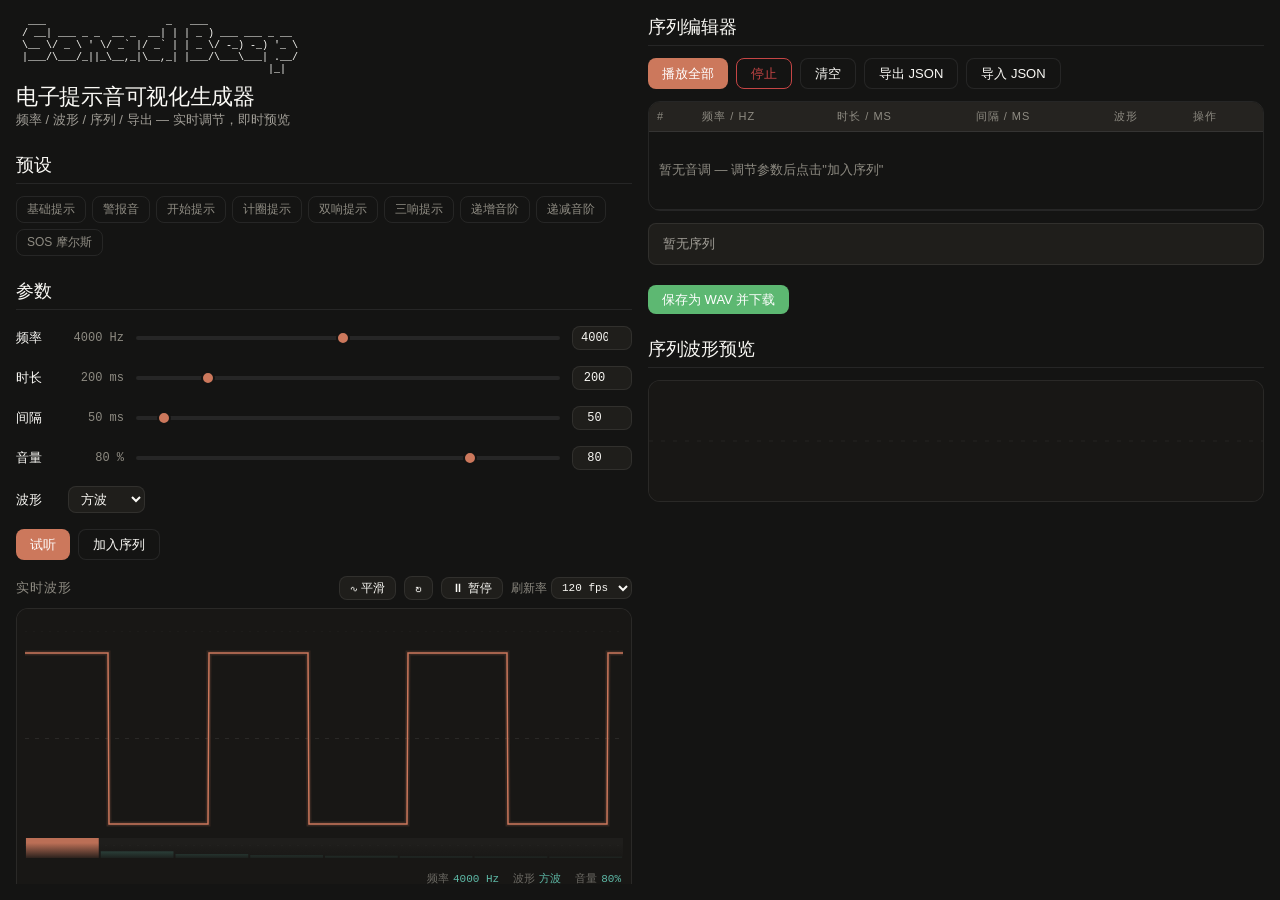
==== solofiles/index_beep_solo_file.html @ d53a64fe "Add solofiles directory" ====
<!DOCTYPE html>
<html lang="zh-CN">

<head>
  <meta charset="UTF-8">
  <meta name="viewport" content="width=device-width, initial-scale=1.0">
  <title>一种基于原生 Web 技术的电子提示音生成器</title>
  <style>
    * {
      margin: 0;
      padding: 0;
      box-sizing: border-box;
    }

    :root {
      --canvas: #141413;
      --surface-soft: #1f1e1b;
      --surface-card: #252320;
      --surface-dark: #181715;
      --surface-dark-elevated: #252320;

      --ink: #faf9f5;
      --body-strong: #d4d1c8;
      --body: #a09d96;
      --muted: #8e8b82;
      --muted-soft: #6c6a64;

      --primary: #cc785c;
      --primary-active: #a9583e;
      --primary-disabled: #3d3630;

      --hairline: rgba(250, 249, 245, 0.08);
      --hairline-soft: rgba(250, 249, 245, 0.05);
      --hairline-strong: rgba(250, 249, 245, 0.14);

      --accent-teal: #5db8a6;
      --accent-amber: #e8a55a;

      --on-primary: #ffffff;
      --on-dark: #faf9f5;
      --on-dark-soft: #a09d96;

      --success: #5db872;
      --warning: #d4a017;
      --error: #c64545;

      --radius-xs: 4px;
      --radius-sm: 6px;
      --radius-md: 8px;
      --radius-lg: 12px;
      --radius-xl: 16px;
      --radius-pill: 9999px;

      --spacing-xs: 8px;
      --spacing-sm: 12px;
      --spacing-md: 16px;
      --spacing-lg: 24px;
      --spacing-xl: 32px;

      --font-display: "Cormorant Garamond", "Tiempos Headline", "Georgia", "Times New Roman", serif;
      --font-body: "Inter", -apple-system, BlinkMacSystemFont, "Segoe UI", Roboto, sans-serif;
      --font-code: "JetBrains Mono", ui-monospace, SFMono-Regular, "Cascadia Code", Consolas, "Liberation Mono", monospace;
    }

    html {
      height: 100%;
    }

    body {
      font-family: var(--font-body);
      font-size: 14px;
      font-weight: 400;
      line-height: 1.55;
      color: var(--body);
      background: var(--canvas);
      height: 100%;
      overflow: hidden;
      -webkit-font-smoothing: antialiased;
      -moz-osx-font-smoothing: grayscale;
    }

    .app-layout {
      display: grid;
      grid-template-columns: 1fr 1fr;
      grid-template-rows: 1fr;
      height: 100vh;
      max-height: 100vh;
      gap: var(--spacing-md);
      padding: var(--spacing-md);
      overflow: hidden;
    }

    .panel {
      display: flex;
      flex-direction: column;
      overflow-y: auto;
      overflow-x: hidden;
      min-height: 0;
      scrollbar-width: thin;
      scrollbar-color: var(--hairline-strong) transparent;
    }

    .panel::-webkit-scrollbar {
      width: 5px;
    }

    .panel::-webkit-scrollbar-track {
      background: transparent;
    }

    .panel::-webkit-scrollbar-thumb {
      background: var(--hairline-strong);
      border-radius: var(--radius-pill);
    }

    .panel::-webkit-scrollbar-thumb:hover {
      background: var(--muted-soft);
    }

    .panel-header {
      margin-bottom: var(--spacing-lg);
    }

    .ascii-logo {
      font-family: var(--font-code);
      font-size: 10px;
      line-height: 1.2;
      color: var(--ink);
      margin-bottom: 8px;
      white-space: pre;
      overflow-x: auto;
      user-select: none;
    }

    .subtitle {
      font-family: var(--font-display);
      font-size: 22px;
      font-weight: 400;
      line-height: 1.2;
      letter-spacing: -0.3px;
      color: var(--ink);
    }

    .subtitle-desc {
      font-family: var(--font-body);
      font-size: 13px;
      color: var(--body);
      line-height: 1.5;
    }

    .panel-section {
      margin-bottom: var(--spacing-lg);
      flex-shrink: 0;
    }

    .panel-section:last-child {
      margin-bottom: 0;
    }

    hr {
      border: none;
      border-top: 1px solid var(--hairline);
      margin: 6px 0 12px;
    }

    h2 {
      font-family: var(--font-display);
      font-size: 18px;
      font-weight: 400;
      line-height: 1.3;
      letter-spacing: -0.3px;
      color: var(--ink);
    }

    h3 {
      font-family: var(--font-body);
      font-size: 13px;
      font-weight: 500;
      color: var(--muted);
      text-transform: uppercase;
      letter-spacing: 1px;
      margin-bottom: var(--spacing-xs);
    }

    .preset-buttons {
      display: flex;
      flex-wrap: wrap;
      gap: 6px;
    }

    .preset-btn {
      padding: 4px 10px;
      font-family: var(--font-body);
      font-size: 12px;
      font-weight: 500;
      line-height: 1.4;
      color: var(--muted);
      background: transparent;
      border: 1px solid var(--hairline);
      border-radius: var(--radius-md);
      cursor: pointer;
      white-space: nowrap;
      transition: background 0.15s, color 0.15s, border-color 0.15s;
    }

    .preset-btn:hover {
      border-color: var(--hairline-strong);
      color: var(--ink);
      background: var(--surface-soft);
    }

    .preset-btn.active {
      border-color: var(--primary);
      color: var(--on-primary);
      background: var(--primary);
    }

    .param-group {
      margin-bottom: var(--spacing-xs);
    }

    .param-row {
      display: flex;
      align-items: center;
      gap: var(--spacing-sm);
      padding: 4px 0;
      cursor: default;
    }

    .param-key {
      font-family: var(--font-body);
      font-size: 13px;
      font-weight: 500;
      color: var(--ink);
      min-width: 40px;
      white-space: nowrap;
    }

    .param-val {
      font-family: var(--font-code);
      font-size: 12px;
      color: var(--muted);
      min-width: 56px;
      text-align: right;
    }

    .param-row input[type="range"] {
      flex: 1;
      height: 4px;
      -webkit-appearance: none;
      appearance: none;
      background: var(--hairline);
      border-radius: 2px;
      outline: none;
      cursor: pointer;
      min-width: 60px;
    }

    .param-row input[type="range"]::-webkit-slider-thumb {
      -webkit-appearance: none;
      width: 14px;
      height: 14px;
      border-radius: 50%;
      background: var(--primary);
      cursor: pointer;
      border: 2px solid var(--canvas);
    }

    .param-row input[type="range"]::-moz-range-thumb {
      width: 14px;
      height: 14px;
      border-radius: 50%;
      background: var(--primary);
      cursor: pointer;
      border: 2px solid var(--canvas);
    }

    .param-num {
      width: 60px;
      padding: 4px 8px;
      font-family: var(--font-code);
      font-size: 12px;
      color: var(--ink);
      background: var(--surface-soft);
      border: 1px solid var(--hairline);
      border-radius: var(--radius-md);
      text-align: center;
      outline: none;
    }

    .param-num:focus {
      background: var(--surface-card);
      border-color: var(--primary);
    }

    .param-row select {
      padding: 4px 8px;
      font-family: var(--font-body);
      font-size: 13px;
      color: var(--ink);
      background: var(--surface-soft);
      border: 1px solid var(--hairline);
      border-radius: var(--radius-md);
      outline: none;
      cursor: pointer;
    }

    .param-row select:focus {
      background: var(--surface-card);
      border-color: var(--primary);
    }

    .btn-row {
      display: flex;
      gap: var(--spacing-xs);
      margin-top: var(--spacing-sm);
      flex-wrap: wrap;
    }

    .btn-row-toolbar {
      margin-top: 0;
      margin-bottom: var(--spacing-sm);
    }

    button {
      font-family: var(--font-body);
      font-size: 13px;
      font-weight: 500;
      line-height: 1;
      padding: 8px 14px;
      border: none;
      border-radius: var(--radius-md);
      cursor: pointer;
      white-space: nowrap;
      transition: background 0.15s, color 0.15s;
    }

    button:disabled {
      opacity: 0.35;
      cursor: not-allowed;
    }

    .btn-primary {
      background: var(--primary);
      color: var(--on-primary);
    }

    .btn-primary:hover {
      background: var(--primary-active);
    }

    .btn-primary:active {
      background: var(--primary-active);
    }

    .btn-secondary {
      background: var(--canvas);
      color: var(--ink);
      border: 1px solid var(--hairline);
    }

    .btn-secondary:hover {
      background: var(--surface-soft);
      border-color: var(--hairline-strong);
    }

    .btn-secondary:active {
      background: var(--surface-card);
    }

    .btn-danger {
      background: var(--canvas);
      color: var(--error);
      border: 1px solid var(--error);
    }

    .btn-danger:hover {
      background: var(--error);
      color: var(--on-primary);
    }

    .btn-success {
      background: var(--success);
      color: var(--on-primary);
      margin-top: var(--spacing-xs);
    }

    .btn-success:hover {
      background: #4ca65e;
    }

    .btn-small {
      padding: 3px 8px;
      font-size: 12px;
    }

    .table-wrap {
      overflow-x: auto;
      margin-bottom: var(--spacing-sm);
      max-height: 300px;
      overflow-y: auto;
      border: 1px solid var(--hairline);
      border-radius: var(--radius-lg);
    }

    #sequenceTable {
      width: 100%;
      border-collapse: collapse;
      font-family: var(--font-body);
      font-size: 13px;
      color: var(--body);
    }

    #sequenceTable thead {
      position: sticky;
      top: 0;
      z-index: 1;
    }

    #sequenceTable th {
      background: var(--surface-card);
      color: var(--muted);
      font-weight: 500;
      font-size: 11px;
      letter-spacing: 1px;
      text-transform: uppercase;
      padding: 6px 8px;
      text-align: left;
      border-bottom: 1px solid var(--hairline-strong);
      white-space: nowrap;
    }

    #sequenceTable td {
      padding: 5px 6px;
      border-bottom: 1px solid var(--hairline);
      vertical-align: middle;
    }

    #sequenceTable td input {
      width: 64px;
      padding: 3px 6px;
      font-family: var(--font-code);
      font-size: 12px;
      color: var(--ink);
      background: var(--surface-soft);
      border: 1px solid var(--hairline);
      border-radius: var(--radius-md);
      text-align: center;
      outline: none;
    }

    #sequenceTable td input:focus {
      border-color: var(--primary);
      background: var(--surface-card);
    }

    #sequenceTable td select {
      padding: 3px 4px;
      font-family: var(--font-body);
      font-size: 12px;
      color: var(--ink);
      background: var(--surface-soft);
      border: 1px solid var(--hairline);
      border-radius: var(--radius-md);
      outline: none;
    }

    #sequenceTable td select:focus {
      border-color: var(--primary);
    }

    #sequenceTable .row-actions {
      display: flex;
      gap: 3px;
    }

    #sequenceTable .empty-row td {
      text-align: left;
      color: var(--muted);
      padding: 28px 10px;
      font-size: 13px;
      font-family: var(--font-body);
    }

    #sequenceTable tr:hover td {
      background: var(--surface-soft);
    }

    .seq-footer {
      font-size: 13px;
      color: var(--body);
      margin-bottom: var(--spacing-sm);
      padding: 10px 14px;
      background: var(--surface-soft);
      border: 1px solid var(--hairline);
      border-radius: var(--radius-md);
    }

    .seq-footer span {
      color: var(--accent-amber);
      font-weight: 500;
    }

    .live-wave-section {
      margin-top: var(--spacing-md);
    }

    .live-wave-header {
      display: flex;
      align-items: center;
      justify-content: space-between;
      margin-bottom: var(--spacing-xs);
    }

    .live-wave-header h3 {
      margin-bottom: 0;
    }

    .live-wave-controls {
      display: flex;
      align-items: center;
      gap: var(--spacing-xs);
    }

    .live-ctrl-btn {
      display: inline-flex;
      align-items: center;
      justify-content: center;
      gap: 4px;
      padding: 4px 10px;
      font-family: var(--font-body);
      font-size: 12px;
      font-weight: 500;
      color: var(--ink);
      background: var(--surface-soft);
      border: 1px solid var(--hairline);
      border-radius: var(--radius-md);
      cursor: pointer;
      transition: background 0.15s, border-color 0.15s;
      line-height: 1;
      white-space: nowrap;
    }

    .live-ctrl-btn:hover {
      background: var(--surface-card);
      border-color: var(--hairline-strong);
    }

    .live-ctrl-btn.paused {
      border-color: var(--accent-amber);
      color: var(--accent-amber);
      background: rgba(232, 165, 90, 0.08);
    }

    .pause-icon {
      font-size: 12px;
      line-height: 1;
    }

    .pause-label {
      font-size: 12px;
    }

    .refresh-icon {
      font-size: 14px;
      line-height: 1;
    }

    .smooth-icon {
      font-size: 14px;
      line-height: 1;
    }

    .smooth-label {
      font-size: 12px;
    }

    .live-ctrl-btn.smooth-active {
      border-color: var(--accent-teal);
      color: var(--accent-teal);
      background: rgba(93, 184, 166, 0.08);
    }

    .live-fps-control {
      display: inline-flex;
      align-items: center;
      gap: 4px;
      font-family: var(--font-body);
      font-size: 12px;
      color: var(--muted);
    }

    .live-fps-label {
      white-space: nowrap;
    }

    .live-fps-control select {
      padding: 3px 6px;
      font-family: var(--font-code);
      font-size: 11px;
      color: var(--ink);
      background: var(--surface-soft);
      border: 1px solid var(--hairline);
      border-radius: var(--radius-md);
      outline: none;
      cursor: pointer;
    }

    .live-fps-control select:focus {
      border-color: var(--primary);
      background: var(--surface-card);
    }

    .live-wave-container {
      position: relative;
      background: var(--surface-dark);
      border-radius: var(--radius-lg);
      border: 1px solid var(--hairline);
      overflow: hidden;
      min-height: 140px;
    }

    .live-wave-container canvas {
      display: block;
      width: 100%;
      height: auto;
    }

    .live-wave-overlay {
      position: absolute;
      top: 0;
      left: 0;
      right: 0;
      bottom: 0;
      display: flex;
      align-items: center;
      justify-content: center;
      pointer-events: none;
      transition: opacity 0.3s;
    }

    .live-wave-overlay.hidden {
      opacity: 0;
    }

    .live-wave-state {
      font-family: var(--font-code);
      font-size: 12px;
      color: var(--muted);
      background: var(--surface-dark-elevated);
      padding: 6px 14px;
      border-radius: var(--radius-pill);
      border: 1px solid var(--hairline);
    }

    .live-wave-state.error {
      color: var(--error);
      border-color: var(--error);
    }

    .live-wave-params {
      position: absolute;
      bottom: 0;
      left: 0;
      right: 0;
      background: linear-gradient(to bottom, rgba(24, 23, 21, 0), rgba(24, 23, 21, 0.85) 20%, rgba(24, 23, 21, 0.95));
      padding: 28px 10px 8px;
      pointer-events: none;
      display: flex;
      flex-direction: column;
      gap: 3px;
      opacity: 0;
      transition: opacity 0.3s;
      z-index: 2;
    }

    .live-wave-params.visible {
      opacity: 1;
    }

    .param-row-top,
    .param-row-bottom {
      display: flex;
      justify-content: flex-end;
      gap: 14px;
    }

    .lwp-item {
      display: inline-flex;
      align-items: baseline;
      gap: 4px;
      font-family: var(--font-code);
      font-size: 11px;
      white-space: nowrap;
    }

    .lwp-key {
      color: var(--muted-soft);
      font-weight: 400;
    }

    .lwp-val {
      color: var(--accent-teal);
      font-weight: 500;
    }

    .waveform-container {
      position: relative;
      background: var(--surface-dark);
      border-radius: var(--radius-lg);
      border: 1px solid var(--hairline);
      overflow: hidden;
      min-height: 120px;
    }

    .waveform-container canvas {
      display: block;
      width: 100%;
      height: auto;
    }

    .progress-bar {
      position: absolute;
      top: 0;
      bottom: 0;
      width: 2px;
      background: var(--primary);
      opacity: 0;
      pointer-events: none;
      transition: opacity 0.1s;
    }

    .progress-bar.visible {
      opacity: 1;
    }

    @media (min-width: 1400px) {
      .app-layout {
        grid-template-columns: 480px 1fr;
        gap: var(--spacing-lg);
        padding: var(--spacing-lg);
      }
    }

    @media (max-width: 1399px) and (min-width: 900px) {
      .app-layout {
        grid-template-columns: 1fr 1fr;
        gap: var(--spacing-md);
        padding: var(--spacing-md);
      }
    }

    @media (max-width: 899px) {
      html {
        height: auto;
      }

      body {
        height: auto;
        overflow: auto;
      }

      .app-layout {
        grid-template-columns: 1fr;
        grid-template-rows: auto;
        height: auto;
        max-height: none;
        gap: var(--spacing-lg);
        padding: var(--spacing-md);
        overflow: visible;
      }

      .panel {
        overflow-y: visible;
        min-height: auto;
        max-height: none;
      }

      .panel-left {
        padding-bottom: var(--spacing-md);
        border-bottom: 1px solid var(--hairline);
      }

      .table-wrap {
        max-height: 240px;
      }

      .live-wave-container {
        min-height: 120px;
      }

      .waveform-container {
        min-height: 100px;
      }
    }

    @media (max-width: 500px) {
      .app-layout {
        padding: var(--spacing-sm);
        gap: var(--spacing-md);
      }

      .ascii-logo {
        font-size: 8px;
      }

      .subtitle {
        font-size: 18px;
      }

      .subtitle-desc {
        font-size: 12px;
      }

      h2 {
        font-size: 16px;
      }

      .param-row {
        flex-wrap: wrap;
        gap: var(--spacing-xs);
      }

      .param-val {
        text-align: left;
        min-width: auto;
      }

      .param-row input[type="range"] {
        min-width: 60px;
        order: 1;
        flex-basis: 100%;
      }

      .btn-row {
        flex-direction: column;
        align-items: stretch;
      }

      .btn-row button {
        width: 100%;
      }

      .live-wave-container {
        min-height: 100px;
      }

      .waveform-container {
        min-height: 80px;
      }

      .table-wrap {
        max-height: 200px;
      }

      #sequenceTable td input {
        width: 52px;
      }
    }

    @media (max-height: 700px) {
      .ascii-logo {
        font-size: 8px;
        margin-bottom: 4px;
      }

      .subtitle {
        font-size: 16px;
      }

      .subtitle-desc {
        font-size: 11px;
      }

      .panel-header {
        margin-bottom: var(--spacing-sm);
      }

      .panel-section {
        margin-bottom: var(--spacing-sm);
      }

      .preset-btn {
        padding: 3px 8px;
        font-size: 11px;
      }

      .param-row {
        padding: 2px 0;
      }

      h2 {
        font-size: 15px;
      }

      hr {
        margin: 4px 0 8px;
      }

      .live-wave-container {
        min-height: 100px;
      }

      .waveform-container {
        min-height: 80px;
      }

      .table-wrap {
        max-height: 180px;
      }
    }
  </style>
</head>

<body>
  <main class="app-layout">

    <div class="panel panel-left" id="panelLeft">

      <header class="panel-header">
        <pre class="ascii-logo">
  ___                    _   ___
 / __| ___ _ _  __ _  __| | | _ ) ___ ___ _ __
 \__ \/ _ \ ' \/ _` |/ _` | | _ \/ -_) -_) '_ \
 |___/\___/_||_\__,_|\__,_| |___/\___\___| .__/
                                          |_|
</pre>
        <p class="subtitle">电子提示音可视化生成器</p>
        <p class="subtitle-desc">频率 / 波形 / 序列 / 导出 — 实时调节，即时预览</p>
      </header>

      <div class="panel-section presets-section">
        <h2>预设</h2>
        <hr>
        <div class="preset-buttons" id="presetButtons"></div>
      </div>

      <div class="panel-section params-section">
        <h2>参数</h2>
        <hr>

        <div class="param-group">
          <label class="param-row" for="freq">
            <span class="param-key">频率</span>
            <span class="param-val" id="freqVal">4000 Hz</span>
            <input type="range" id="freq" min="200" max="8000" value="4000" step="10">
            <input type="number" id="freqNum" min="200" max="8000" value="4000" class="param-num">
          </label>
        </div>

        <div class="param-group">
          <label class="param-row" for="duration">
            <span class="param-key">时长</span>
            <span class="param-val" id="durVal">200 ms</span>
            <input type="range" id="duration" min="50" max="1000" value="200" step="10">
            <input type="number" id="durationNum" min="50" max="1000" value="200" class="param-num">
          </label>
        </div>

        <div class="param-group">
          <label class="param-row" for="gap">
            <span class="param-key">间隔</span>
            <span class="param-val" id="gapVal">50 ms</span>
            <input type="range" id="gap" min="0" max="1000" value="50" step="10">
            <input type="number" id="gapNum" min="0" max="1000" value="50" class="param-num">
          </label>
        </div>

        <div class="param-group">
          <label class="param-row" for="volume">
            <span class="param-key">音量</span>
            <span class="param-val" id="volVal">80 %</span>
            <input type="range" id="volume" min="1" max="100" value="80" step="1">
            <input type="number" id="volumeNum" min="1" max="100" value="80" class="param-num">
          </label>
        </div>

        <div class="param-group">
          <label class="param-row" for="waveType">
            <span class="param-key">波形</span>
            <select id="waveType">
              <option value="square">方波</option>
              <option value="sine">正弦波</option>
              <option value="sawtooth">锯齿波</option>
              <option value="triangle">三角波</option>
            </select>
          </label>
        </div>

        <div class="btn-row">
          <button id="btnPreviewSingle" class="btn-primary">试听</button>
          <button id="btnAddToSequence" class="btn-secondary">加入序列</button>
        </div>

        <div class="live-wave-section">
          <div class="live-wave-header">
            <h3>实时波形</h3>
            <div class="live-wave-controls">
              <button id="btnLiveSmooth" class="live-ctrl-btn" title="平滑滚动">
                <span class="smooth-icon">∿</span>
                <span class="smooth-label" id="smoothLabel">平滑</span>
              </button>
              <button id="btnLiveRefresh" class="live-ctrl-btn" title="手动刷新">
                <span class="refresh-icon">↻</span>
              </button>
              <button id="btnLivePause" class="live-ctrl-btn" title="暂停/继续">
                <span class="pause-icon" id="pauseIcon">⏸</span>
                <span class="pause-label" id="pauseLabel">暂停</span>
              </button>
              <label class="live-fps-control">
                <span class="live-fps-label">刷新率</span>
                <select id="liveFpsSelect">
                  <option value="15">15 fps</option>
                  <option value="24">24 fps</option>
                  <option value="30">30 fps</option>
                  <option value="45">45 fps</option>
                  <option value="60">60 fps</option>
                  <option value="90">90 fps</option>
                  <option value="120" selected>120 fps</option>
                </select>
              </label>
            </div>
          </div>
          <div class="live-wave-container" id="liveWaveContainer">
            <canvas id="liveWaveCanvas"></canvas>
            <div class="live-wave-overlay" id="liveWaveOverlay">
              <span class="live-wave-state" id="liveWaveState">初始化中...</span>
            </div>
            <div class="live-wave-params" id="liveWaveParams">
              <div class="param-row-top">
                <span class="lwp-item"><span class="lwp-key">频率</span><span class="lwp-val" id="lwpFreq">4000
                    Hz</span></span>
                <span class="lwp-item"><span class="lwp-key">波形</span><span class="lwp-val"
                    id="lwpWave">方波</span></span>
                <span class="lwp-item"><span class="lwp-key">音量</span><span class="lwp-val"
                    id="lwpVol">80%</span></span>
              </div>
              <div class="param-row-bottom">
                <span class="lwp-item"><span class="lwp-key">时长</span><span class="lwp-val" id="lwpDur">200
                    ms</span></span>
                <span class="lwp-item"><span class="lwp-key">间隔</span><span class="lwp-val" id="lwpGap">50
                    ms</span></span>
                <span class="lwp-item"><span class="lwp-key">FPS</span><span class="lwp-val"
                    id="lwpFps">30</span></span>
              </div>
            </div>
          </div>
        </div>
      </div>
    </div>

    <div class="panel panel-right" id="panelRight">

      <div class="panel-section sequence-section">
        <h2>序列编辑器</h2>
        <hr>

        <div class="btn-row btn-row-toolbar">
          <button id="btnPlayAll" class="btn-primary">播放全部</button>
          <button id="btnStopAll" class="btn-danger">停止</button>
          <button id="btnClearSequence" class="btn-secondary">清空</button>
          <button id="btnExportJSON" class="btn-secondary">导出 JSON</button>
          <button id="btnImportJSON" class="btn-secondary">导入 JSON</button>
          <input type="file" id="importFile" accept=".json" style="display:none">
        </div>

        <div class="table-wrap">
          <table id="sequenceTable">
            <thead>
              <tr>
                <th>#</th>
                <th>频率 / Hz</th>
                <th>时长 / ms</th>
                <th>间隔 / ms</th>
                <th>波形</th>
                <th>操作</th>
              </tr>
            </thead>
            <tbody id="sequenceBody">
              <tr class="empty-row">
                <td colspan="6">暂无音调 — 调节参数后点击"加入序列"</td>
              </tr>
            </tbody>
          </table>
        </div>

        <div class="seq-footer" id="sequenceSummary"></div>

        <button id="btnSavePattern" class="btn-success">保存为 WAV 并下载</button>
      </div>

      <div class="panel-section waveform-section">
        <h2>序列波形预览</h2>
        <hr>
        <div class="waveform-container" id="seqWaveformContainer">
          <canvas id="waveformCanvas"></canvas>
          <div class="progress-bar" id="waveformProgress"></div>
        </div>
      </div>

    </div>

  </main>

  <script>
    (function () {
      "use strict";

      var SAMPLE_RATE = 44100;
      var ATTACK_MS = 5;
      var RELEASE_MS = 3;

      var audioCtx = null;
      var sequence = [];
      var currentWaveformData = null;
      var progressAnimId = null;
      var progressStartTime = 0;
      var progressDuration = 0;

      var liveAnimId = null;
      var livePhase = 0;
      var liveFpsCounter = 0;
      var liveFpsDisplay = 0;
      var liveFpsTimer = 0;
      var livePaused = false;
      var liveTargetFps = 120;
      var liveFrameInterval = 1000 / 120;
      var liveLastFrameTime = 0;
      var livePausedPhase = 0;
      var liveSmooth = false;
      var liveSmoothAlpha = 0.2;
      var liveOffscreen = null;
      var liveOffscreenCtx = null;

      var PRESETS = [
        { name: "garmin_beep", label: "基础提示", pattern: [{ freq: 800, duration: 80, gap: 30 }, { freq: 4200, duration: 150, gap: 0 }] },
        { name: "garmin_alert", label: "警报音", pattern: [{ freq: 800, duration: 100, gap: 80 }, { freq: 4200, duration: 200, gap: 150 }, { freq: 800, duration: 100, gap: 80 }, { freq: 4200, duration: 200, gap: 0 }] },
        { name: "garmin_start", label: "开始提示", pattern: [{ freq: 1200, duration: 80, gap: 30 }, { freq: 1200, duration: 80, gap: 30 }, { freq: 4000, duration: 200, gap: 0 }] },
        { name: "garmin_lap", label: "计圈提示", pattern: [{ freq: 1000, duration: 100, gap: 200 }, { freq: 4000, duration: 100, gap: 0 }] },
        { name: "double_beep", label: "双响提示", pattern: [{ freq: 3000, duration: 150, gap: 100 }, { freq: 3000, duration: 150, gap: 0 }] },
        { name: "triple_beep", label: "三响提示", pattern: [{ freq: 3500, duration: 120, gap: 80 }, { freq: 3500, duration: 120, gap: 80 }, { freq: 3500, duration: 120, gap: 0 }] },
        { name: "rising", label: "递增音阶", pattern: [{ freq: 1000, duration: 100, gap: 50 }, { freq: 2000, duration: 100, gap: 50 }, { freq: 3000, duration: 100, gap: 50 }, { freq: 4000, duration: 150, gap: 0 }] },
        { name: "falling", label: "递减音阶", pattern: [{ freq: 4000, duration: 150, gap: 50 }, { freq: 3000, duration: 100, gap: 50 }, { freq: 2000, duration: 100, gap: 50 }, { freq: 1000, duration: 100, gap: 0 }] },
        { name: "sos", label: "SOS 摩尔斯", pattern: [{ freq: 2400, duration: 100, gap: 80 }, { freq: 2400, duration: 100, gap: 80 }, { freq: 2400, duration: 100, gap: 200 }, { freq: 2400, duration: 300, gap: 80 }, { freq: 2400, duration: 300, gap: 80 }, { freq: 2400, duration: 300, gap: 200 }, { freq: 2400, duration: 100, gap: 80 }, { freq: 2400, duration: 100, gap: 80 }, { freq: 2400, duration: 100, gap: 0 }] },
      ];

      PRESETS.forEach(function (p) {
        p.totalDuration = p.pattern.reduce(function (s, e) { return s + e.duration + (e.gap || 0); }, 0);
      });

      function $(sel) { return document.querySelector(sel); }
      function $$(sel) { return document.querySelectorAll(sel); }

      var freqSlider = $("#freq");
      var freqNum = $("#freqNum");
      var freqVal = $("#freqVal");
      var durSlider = $("#duration");
      var durNum = $("#durationNum");
      var durVal = $("#durVal");
      var gapSlider = $("#gap");
      var gapNum = $("#gapNum");
      var gapVal = $("#gapVal");
      var volSlider = $("#volume");
      var volNum = $("#volumeNum");
      var volVal = $("#volVal");
      var waveSelect = $("#waveType");
      var waveformCanvas = $("#waveformCanvas");
      var waveformProgress = $("#waveformProgress");
      var liveWaveCanvas = $("#liveWaveCanvas");
      var liveWaveOverlay = $("#liveWaveOverlay");
      var liveWaveState = $("#liveWaveState");
      var liveWaveParams = $("#liveWaveParams");
      var btnLivePause = $("#btnLivePause");
      var pauseIcon = $("#pauseIcon");
      var pauseLabel = $("#pauseLabel");
      var liveFpsSelect = $("#liveFpsSelect");
      var lwpFreq = $("#lwpFreq");
      var lwpWave = $("#lwpWave");
      var lwpVol = $("#lwpVol");
      var lwpDur = $("#lwpDur");
      var lwpGap = $("#lwpGap");
      var lwpFps = $("#lwpFps");
      var btnLiveSmooth = $("#btnLiveSmooth");
      var smoothLabel = $("#smoothLabel");

      function getFreq() { return parseInt(freqSlider.value) || 4000; }
      function getDuration() { return parseInt(durSlider.value) || 200; }
      function getGap() { return parseInt(gapSlider.value) || 50; }
      function getVolume() { return Math.max(1, parseInt(volSlider.value) || 80) / 100; }
      function getWave() { return waveSelect.value; }

      function syncSlider(slider, numInput, displayEl, suffix) {
        var updateNum = function () {
          numInput.value = slider.value;
          if (displayEl) displayEl.textContent = slider.value + (suffix || "");
        };
        var updateSlider = function () {
          var v = parseInt(numInput.value);
          if (isNaN(v)) v = parseInt(slider.min) || 0;
          v = Math.max(parseInt(slider.min), Math.min(parseInt(slider.max), v));
          numInput.value = v;
          slider.value = v;
          if (displayEl) displayEl.textContent = v + (suffix || "");
        };
        slider.addEventListener("input", updateNum);
        numInput.addEventListener("change", updateSlider);
        numInput.addEventListener("blur", updateSlider);
      }

      syncSlider(freqSlider, freqNum, freqVal, " Hz");
      syncSlider(durSlider, durNum, durVal, " ms");
      syncSlider(gapSlider, gapNum, gapVal, " ms");
      syncSlider(volSlider, volNum, volVal, " %");

      function getAudioContext() {
        if (!audioCtx || audioCtx.state === "closed") {
          try {
            audioCtx = new (window.AudioContext || window.webkitAudioContext)();
          } catch (e) {
            return null;
          }
        }
        if (audioCtx && audioCtx.state === "suspended") {
          audioCtx.resume();
        }
        return audioCtx;
      }

      function mapWaveToWebAudio(wave) {
        var map = { sine: "sine", square: "square", sawtooth: "sawtooth", triangle: "triangle" };
        return map[wave] || "square";
      }

      function mapWaveLabel(wave) {
        var map = { sine: "正弦波", square: "方波", sawtooth: "锯齿波", triangle: "三角波" };
        return map[wave] || "方波";
      }

      function stopProgress() {
        if (progressAnimId) { cancelAnimationFrame(progressAnimId); progressAnimId = null; }
        waveformProgress.classList.remove("visible");
      }

      function startProgress(durationMs) {
        stopProgress();
        progressStartTime = performance.now();
        progressDuration = durationMs;
        waveformProgress.classList.add("visible");
        waveformProgress.style.left = "0%";
        animateProgress();
      }

      function animateProgress() {
        var elapsed = performance.now() - progressStartTime;
        var pct = Math.min(100, (elapsed / progressDuration) * 100);
        waveformProgress.style.left = pct + "%";
        if (elapsed < progressDuration) {
          progressAnimId = requestAnimationFrame(animateProgress);
        } else {
          stopProgress();
        }
      }

      function playTone(ctx, freq, duration, waveType, volume, startTime) {
        var osc = ctx.createOscillator();
        var gain = ctx.createGain();
        osc.type = mapWaveToWebAudio(waveType);
        osc.frequency.setValueAtTime(freq, startTime);

        gain.gain.setValueAtTime(0, startTime);
        gain.gain.linearRampToValueAtTime(volume * 0.8, startTime + 0.003);
        gain.gain.setValueAtTime(volume * 0.8, startTime + duration - 0.003);
        gain.gain.linearRampToValueAtTime(0, startTime + duration);

        osc.connect(gain);
        gain.connect(ctx.destination);
        osc.start(startTime);
        osc.stop(startTime + duration + 0.01);
      }

      function playPreview(freq, durationMs, waveType, volume) {
        var ctx = getAudioContext();
        if (!ctx) { setLiveError("音频上下文不可用"); return; }
        var now = ctx.currentTime;
        var vol = volume != null ? volume : getVolume();
        var dur = (durationMs || getDuration()) / 1000;

        playTone(ctx, freq || getFreq(), dur, waveType || getWave(), vol, now);
        startProgress(durationMs || getDuration());
      }

      function playSequence() {
        if (sequence.length === 0) return;
        var ctx = getAudioContext();
        if (!ctx) { setLiveError("音频上下文不可用"); return; }
        var now = ctx.currentTime;
        var globalVol = getVolume();
        var t = now;
        var totalDur = 0;

        for (var i = 0; i < sequence.length; i++) {
          var item = sequence[i];
          var dur = item.duration / 1000;
          var vol = (item.volume != null ? item.volume : globalVol);
          if (item.freq > 0) {
            playTone(ctx, item.freq, dur, item.wave || "square", vol, t);
          }
          t += dur + (item.gap || 0) / 1000;
          totalDur += item.duration + (item.gap || 0);
        }

        startProgress(totalDur);
      }

      function sampleWave(wave, phase) {
        switch (wave) {
          case "sine": return Math.sin(2 * Math.PI * phase);
          case "square": return Math.sin(2 * Math.PI * phase) >= 0 ? 1 : -1;
          case "sawtooth": return 2 * (phase - Math.floor(phase + 0.5));
          case "triangle": return 2 * Math.abs(2 * (phase - Math.floor(phase + 0.5))) - 1;
          default: return Math.sin(2 * Math.PI * phase);
        }
      }

      function generateSamples(freq, durationMs, wave, volume) {
        var totalSamples = Math.ceil(durationMs / 1000 * SAMPLE_RATE);
        var samples = new Float32Array(totalSamples);
        var attackSamples = Math.ceil(ATTACK_MS / 1000 * SAMPLE_RATE);
        var releaseSamples = Math.ceil(RELEASE_MS / 1000 * SAMPLE_RATE);
        var sustainStart = attackSamples;
        var sustainEnd = totalSamples - releaseSamples;
        if (sustainEnd < sustainStart) { sustainEnd = sustainStart = Math.floor(totalSamples / 2); }

        for (var i = 0; i < totalSamples; i++) {
          var phase = (freq * i) / SAMPLE_RATE;
          var v = sampleWave(wave, phase);
          var env = 1;
          if (i < attackSamples) {
            env = i / attackSamples;
          } else if (i >= sustainEnd) {
            env = Math.max(0, (totalSamples - i) / releaseSamples);
          }
          samples[i] = v * env * volume;
        }
        return samples;
      }

      function generateSilence(durationMs) {
        var len = Math.ceil(durationMs / 1000 * SAMPLE_RATE);
        return new Float32Array(len);
      }

      function generatePatternSamples(pattern, volume) {
        var parts = [];
        var globalVol = volume;
        for (var i = 0; i < pattern.length; i++) {
          var item = pattern[i];
          var vol = (item.volume != null ? item.volume : globalVol);
          if (item.freq > 0) {
            parts.push(generateSamples(item.freq, item.duration, item.wave || "square", vol));
          }
          if ((item.gap || 0) > 0) {
            parts.push(generateSilence(item.gap));
          }
        }
        var total = parts.reduce(function (s, a) { return s + a.length; }, 0);
        var result = new Float32Array(total);
        var offset = 0;
        for (var j = 0; j < parts.length; j++) {
          result.set(parts[j], offset);
          offset += parts[j].length;
        }
        return result;
      }

      function encodeWav(samples) {
        var numChannels = 1;
        var bitsPerSample = 16;
        var byteRate = SAMPLE_RATE * numChannels * bitsPerSample / 8;
        var blockAlign = numChannels * bitsPerSample / 8;
        var dataSize = samples.length * blockAlign;
        var buffer = new ArrayBuffer(44 + dataSize);
        var view = new DataView(buffer);

        function writeStr(offset, str) {
          for (var i = 0; i < str.length; i++) {
            view.setUint8(offset + i, str.charCodeAt(i));
          }
        }

        writeStr(0, "RIFF");
        view.setUint32(4, 36 + dataSize, true);
        writeStr(8, "WAVE");
        writeStr(12, "fmt ");
        view.setUint32(16, 16, true);
        view.setUint16(20, 1, true);
        view.setUint16(22, numChannels, true);
        view.setUint32(24, SAMPLE_RATE, true);
        view.setUint32(28, byteRate, true);
        view.setUint16(32, blockAlign, true);
        view.setUint16(34, bitsPerSample, true);
        writeStr(36, "data");
        view.setUint32(40, dataSize, true);

        for (var i = 0; i < samples.length; i++) {
          var s = Math.max(-1, Math.min(1, samples[i]));
          s = s < 0 ? s * 0x8000 : s * 0x7FFF;
          view.setInt16(44 + i * 2, s, true);
        }

        return buffer;
      }

      function downsampleForDisplay(samples, maxPoints) {
        if (samples.length <= maxPoints) return Array.from(samples);
        var step = Math.max(1, Math.floor(samples.length / maxPoints));
        var result = [];
        for (var i = 0; i < samples.length; i += step) {
          var chunkMin = 1, chunkMax = -1;
          for (var j = i; j < Math.min(i + step, samples.length); j++) {
            if (samples[j] < chunkMin) chunkMin = samples[j];
            if (samples[j] > chunkMax) chunkMax = samples[j];
          }
          result.push(Math.abs(chunkMax - 0) > Math.abs(chunkMin - 0) ? chunkMax : chunkMin);
        }
        return result;
      }

      function renderSequenceTable() {
        var tbody = $("#sequenceBody");
        if (sequence.length === 0) {
          tbody.innerHTML = '<tr class="empty-row"><td colspan="6">暂无音调 — 调节参数后点击"加入序列"</td></tr>';
        } else {
          tbody.innerHTML = sequence
            .map(function (item, i) {
              return (
                '<tr>' +
                '<td>' + (i + 1) + '</td>' +
                '<td><input type="number" value="' + item.freq + '" min="20" max="20000" data-idx="' + i + '" data-field="freq"></td>' +
                '<td><input type="number" value="' + item.duration + '" min="10" max="5000" data-idx="' + i + '" data-field="duration"></td>' +
                '<td><input type="number" value="' + item.gap + '" min="0" max="5000" data-idx="' + i + '" data-field="gap"></td>' +
                '<td><select data-idx="' + i + '" data-field="wave">' +
                '<option value="square"' + (item.wave === "square" ? " selected" : "") + '>方波</option>' +
                '<option value="sine"' + (item.wave === "sine" ? " selected" : "") + '>正弦波</option>' +
                '<option value="sawtooth"' + (item.wave === "sawtooth" ? " selected" : "") + '>锯齿波</option>' +
                '<option value="triangle"' + (item.wave === "triangle" ? " selected" : "") + '>三角波</option>' +
                '</select></td>' +
                '<td>' +
                '<div class="row-actions">' +
                '<button class="btn-primary btn-small" data-action="preview" data-idx="' + i + '">试听</button>' +
                '<button class="btn-secondary btn-small" data-action="moveUp" data-idx="' + i + '"' + (i === 0 ? " disabled" : "") + '>↑</button>' +
                '<button class="btn-secondary btn-small" data-action="moveDown" data-idx="' + i + '"' + (i === sequence.length - 1 ? " disabled" : "") + '>↓</button>' +
                '<button class="btn-danger btn-small" data-action="delete" data-idx="' + i + '">删除</button>' +
                '</div>' +
                '</td>' +
                '</tr>'
              );
            })
            .join("");
        }

        var totalDur = sequence.reduce(function (s, e) { return s + e.duration + (e.gap || 0); }, 0);
        var summary = $("#sequenceSummary");
        if (sequence.length > 0) {
          summary.innerHTML = "共 " + sequence.length + " 个音调，总时长约 " + totalDur + "ms";
        } else {
          summary.innerHTML = "暂无序列";
        }
      }

      function addToSequence() {
        sequence.push({ freq: getFreq(), duration: getDuration(), gap: getGap(), wave: getWave(), volume: getVolume() });
        renderSequenceTable();
        drawSequenceWaveform();
      }

      function loadPreset(presetName) {
        var preset = PRESETS.find(function (p) { return p.name === presetName; });
        if (preset) {
          sequence = preset.pattern.map(function (e) {
            return { freq: e.freq || 0, duration: e.duration || 200, gap: e.gap || 0, wave: e.wave || "square" };
          });
          renderSequenceTable();
          drawSequenceWaveform();
          highlightPresetButton(presetName);
        }
      }

      function highlightPresetButton(name) {
        $$(".preset-btn").forEach(function (btn) {
          btn.classList.toggle("active", btn.dataset.preset === name);
        });
      }

      function renderPresetButtons() {
        var container = $("#presetButtons");
        container.innerHTML = PRESETS
          .map(function (p) {
            return '<button class="preset-btn" data-preset="' + p.name + '" title="' + p.totalDuration + 'ms">' + p.label + '</button>';
          })
          .join("");
      }

      function generateLocalWaveform(freq, duration, wave, volume) {
        var samples = generateSamples(freq, duration, wave, volume);
        return downsampleForDisplay(samples, 2000);
      }

      function generateLocalPatternWaveform(pattern, volume) {
        var samples = generatePatternSamples(pattern, volume);
        return downsampleForDisplay(samples, 2000);
      }

      function drawLocalWaveform() {
        if (sequence.length > 0) {
          drawSequenceWaveform();
          return;
        }
        currentWaveformData = generateLocalWaveform(getFreq(), getDuration(), getWave(), getVolume());
        drawWaveform(currentWaveformData);
      }

      function drawSequenceWaveform() {
        if (sequence.length === 0) {
          drawEmptyWaveform();
          return;
        }
        currentWaveformData = generateLocalPatternWaveform(sequence, getVolume());
        drawWaveform(currentWaveformData);
      }

      function drawEmptyWaveform() {
        var canvas = waveformCanvas;
        var dpr = window.devicePixelRatio || 1;
        var rect = canvas.getBoundingClientRect();
        var w = rect.width || 400;
        var h = 120;

        canvas.width = w * dpr;
        canvas.height = h * dpr;
        canvas.style.width = w + "px";
        canvas.style.height = h + "px";

        var ctx = canvas.getContext("2d");
        ctx.scale(dpr, dpr);

        ctx.fillStyle = "#181715";
        ctx.fillRect(0, 0, w, h);

        ctx.strokeStyle = "rgba(250, 249, 245, 0.06)";
        ctx.lineWidth = 1;
        ctx.setLineDash([4, 8]);
        ctx.beginPath();
        ctx.moveTo(0, h / 2);
        ctx.lineTo(w, h / 2);
        ctx.stroke();
        ctx.setLineDash([]);
      }

      function drawWaveform(data) {
        if (!data || data.length === 0) { drawEmptyWaveform(); return; }
        var canvas = waveformCanvas;
        var dpr = window.devicePixelRatio || 1;
        var rect = canvas.getBoundingClientRect();
        var w = rect.width || 400;
        var h = 120;

        canvas.width = w * dpr;
        canvas.height = h * dpr;
        canvas.style.width = w + "px";
        canvas.style.height = h + "px";

        var ctx = canvas.getContext("2d");
        ctx.scale(dpr, dpr);

        ctx.fillStyle = "#181715";
        ctx.fillRect(0, 0, w, h);

        ctx.strokeStyle = "rgba(250, 249, 245, 0.06)";
        ctx.lineWidth = 1;
        ctx.setLineDash([4, 8]);
        ctx.beginPath();
        ctx.moveTo(0, h / 2);
        ctx.lineTo(w, h / 2);
        ctx.stroke();
        ctx.setLineDash([]);

        if (data.length < 2) return;

        var xStep = w / (data.length - 1);
        var midY = h / 2;
        var amp = h * 0.42;

        drawWaveformMarkers(ctx, w, h, midY, data.length, xStep);

        ctx.strokeStyle = "#cc785c";
        ctx.lineWidth = 1.5;
        ctx.beginPath();

        for (var i = 0; i < data.length; i++) {
          var x = i * xStep;
          var y = midY - data[i] * amp;
          if (i === 0) { ctx.moveTo(x, y); } else { ctx.lineTo(x, y); }
        }
        ctx.stroke();
      }

      function drawWaveformMarkers(ctx, w, h, midY, dataLen, xStep) {
        if (sequence.length === 0) return;

        var totalDur = sequence.reduce(function (s, e) { return s + e.duration + (e.gap || 0); }, 0);
        if (totalDur <= 0) return;

        var sampleDurMs = totalDur / dataLen;
        var accumulatedSamples = 0;
        var markerColor = "rgba(250, 249, 245, 0.12)";
        var markerTextColor = "rgba(250, 249, 245, 0.35)";
        var volBarColor = "rgba(204, 120, 92, 0.35)";
        var volBarBg = "rgba(250, 249, 245, 0.04)";

        var bottomPad = 18;

        for (var i = 0; i < sequence.length; i++) {
          var item = sequence[i];
          var startSample = accumulatedSamples;
          var toneSamples = Math.round(item.duration / sampleDurMs);
          var gapSamples = Math.round((item.gap || 0) / sampleDurMs);
          var endSample = startSample + toneSamples;

          var startX = startSample * xStep;
          var endX = endSample * xStep;

          if (i > 0) {
            ctx.strokeStyle = markerColor;
            ctx.lineWidth = 1;
            ctx.setLineDash([2, 3]);
            ctx.beginPath();
            ctx.moveTo(startX, 4);
            ctx.lineTo(startX, h - bottomPad);
            ctx.stroke();
            ctx.setLineDash([]);
          }

          if (item.freq > 0 && toneSamples > 0) {
            var barW = Math.max(3, Math.min(8, (endX - startX) * 0.15));
            var barH = 16;
            var barX = startX + 3;
            var barY = 4;

            ctx.fillStyle = volBarBg;
            ctx.fillRect(barX, barY, barW, barH);

            var volRatio = (item.volume != null ? item.volume : getVolume());
            ctx.fillStyle = volBarColor;
            ctx.fillRect(barX, barY + barH * (1 - volRatio), barW, barH * volRatio);

            ctx.fillStyle = markerTextColor;
            ctx.font = "9px 'JetBrains Mono', monospace";
            ctx.textAlign = "left";
            ctx.fillText(item.duration + "ms", barX, h - 4);
          }

          accumulatedSamples += toneSamples + gapSamples;
        }

        ctx.strokeStyle = markerColor;
        ctx.lineWidth = 1;
        ctx.setLineDash([2, 3]);
        ctx.beginPath();
        var finalX = accumulatedSamples * xStep;
        ctx.moveTo(finalX, 4);
        ctx.lineTo(finalX, h - bottomPad);
        ctx.stroke();
        ctx.setLineDash([]);
      }

      function setLiveError(msg) {
        liveWaveState.textContent = msg;
        liveWaveState.className = "live-wave-state error";
        liveWaveOverlay.classList.remove("hidden");
      }

      function setLiveReady() {
        liveWaveOverlay.classList.add("hidden");
        liveWaveParams.classList.add("visible");
      }

      function initLiveWaveform() {
        try {
          var testCanvas = document.createElement("canvas");
          var testCtx = testCanvas.getContext("2d");
          if (!testCtx) throw new Error("Canvas 2D 不可用");

          startLiveWaveform();
          setLiveReady();
        } catch (e) {
          setLiveError("波形渲染初始化失败");
        }
      }

      function startLiveWaveform() {
        if (liveAnimId) return;
        liveFpsTimer = performance.now();
        liveFpsCounter = 0;
        liveFpsDisplay = liveTargetFps;
        liveLastFrameTime = performance.now();
        animateLiveWaveform();
      }

      function animateLiveWaveform() {
        if (livePaused) {
          liveAnimId = requestAnimationFrame(animateLiveWaveform);
          return;
        }

        try {
          var now = performance.now();
          var elapsed = now - liveLastFrameTime;

          if (elapsed < liveFrameInterval) {
            liveAnimId = requestAnimationFrame(animateLiveWaveform);
            return;
          }

          liveLastFrameTime = now - (elapsed % liveFrameInterval);

          liveFpsCounter++;
          if (now - liveFpsTimer >= 1000) {
            liveFpsDisplay = liveFpsCounter;
            liveFpsCounter = 0;
            liveFpsTimer = now;
          }

          drawLiveFrame(elapsed);
        } catch (e) {
          setLiveError("波形渲染错误");
          stopLiveWaveform();
          return;
        }

        liveAnimId = requestAnimationFrame(animateLiveWaveform);
      }

      function drawLiveFrame(dt) {
        var canvas = liveWaveCanvas;
        if (!canvas) return;
        var ctx = canvas.getContext("2d");
        var dpr = window.devicePixelRatio || 1;
        var rect = canvas.getBoundingClientRect();
        var w = rect.width;
        var h = rect.height;

        if (w <= 0 || h <= 0) return;

        var pw = Math.round(w * dpr);
        var ph = Math.round(h * dpr);

        if (liveSmooth) {
          if (!liveOffscreen || liveOffscreen.width !== pw || liveOffscreen.height !== ph) {
            liveOffscreen = document.createElement("canvas");
            liveOffscreen.width = pw;
            liveOffscreen.height = ph;
            liveOffscreenCtx = liveOffscreen.getContext("2d");
          }
        }

        canvas.width = pw;
        canvas.height = ph;
        canvas.style.width = w + "px";
        canvas.style.height = h + "px";
        ctx.setTransform(1, 0, 0, 1, 0, 0);
        ctx.scale(dpr, dpr);

        var freq = getFreq();
        var waveType = getWave();
        var volume = getVolume();

        var colors = {
          bg: "#181715",
          grid: "rgba(250, 249, 245, 0.05)",
          gridMajor: "rgba(250, 249, 245, 0.08)",
          wave: "#cc785c",
          waveGlow: "rgba(204, 120, 92, 0.15)",
          spectrum: "rgba(93, 184, 166, 0.6)",
          spectrumBar: "#5db8a6",
          text: "#8e8b82",
          highlight: "#faf9f5"
        };

        var margin = { top: 8, right: 8, bottom: 56, left: 8 };
        var plotW = w - margin.left - margin.right;
        var plotH = h - margin.top - margin.bottom;
        var midY = margin.top + plotH / 2;

        ctx.fillStyle = colors.bg;
        ctx.fillRect(0, 0, w, h);

        ctx.strokeStyle = colors.gridMajor;
        ctx.lineWidth = 1;
        ctx.setLineDash([4, 6]);
        ctx.beginPath();
        ctx.moveTo(margin.left, midY);
        ctx.lineTo(w - margin.right, midY);
        ctx.stroke();
        ctx.setLineDash([]);

        ctx.strokeStyle = colors.grid;
        ctx.lineWidth = 0.5;
        ctx.setLineDash([2, 6]);
        var ampRange = plotH * 0.44;
        ctx.beginPath();
        ctx.moveTo(margin.left, midY - ampRange);
        ctx.lineTo(w - margin.right, midY - ampRange);
        ctx.stroke();
        ctx.beginPath();
        ctx.moveTo(margin.left, midY + ampRange);
        ctx.lineTo(w - margin.right, midY + ampRange);
        ctx.stroke();
        ctx.setLineDash([]);

        if (liveSmooth && liveOffscreen) {
          ctx.save();
          ctx.beginPath();
          ctx.rect(margin.left, margin.top, plotW, plotH);
          ctx.clip();
          ctx.globalAlpha = liveSmoothAlpha;
          ctx.drawImage(liveOffscreen, 0, 0, pw, ph, 0, 0, w, h);
          ctx.globalAlpha = 1;
          ctx.restore();
        }

        ctx.save();
        ctx.beginPath();
        ctx.rect(margin.left, margin.top, plotW, plotH);
        ctx.clip();

        var cycleSpan = plotW;
        var totalCycles = 3;
        var freqScale = totalCycles / cycleSpan;
        var scrollSpeed = (freq / 8000) * 800;
        livePhase += scrollSpeed * (dt / 1000);

        var glowMargin = 4;
        ctx.strokeStyle = colors.waveGlow;
        ctx.lineWidth = 5;
        ctx.beginPath();
        for (var x = -glowMargin; x < w + glowMargin; x += 1) {
          var phaseGlow = (x * freqScale) + livePhase;
          var valGlow = sampleWave(waveType, phaseGlow);
          var yGlow = midY - valGlow * ampRange * volume;
          if (x === -glowMargin) ctx.moveTo(x, yGlow);
          else ctx.lineTo(x, yGlow);
        }
        ctx.stroke();

        ctx.strokeStyle = colors.wave;
        ctx.lineWidth = 1.5;
        ctx.beginPath();
        for (var x = 0; x < w; x += 1) {
          var phase = (x * freqScale) + livePhase;
          var val = sampleWave(waveType, phase);
          var y = midY - val * ampRange * volume;
          if (x === 0) ctx.moveTo(x, y);
          else ctx.lineTo(x, y);
        }
        ctx.stroke();

        ctx.restore();

        drawSpectrumBars(ctx, freq, waveType, volume, margin, w, h, midY, colors);

        if (liveSmooth && liveOffscreen && liveOffscreenCtx) {
          liveOffscreenCtx.clearRect(0, 0, pw, ph);
          liveOffscreenCtx.save();
          liveOffscreenCtx.scale(dpr, dpr);
          liveOffscreenCtx.beginPath();
          liveOffscreenCtx.rect(margin.left, margin.top, plotW, plotH);
          liveOffscreenCtx.clip();

          liveOffscreenCtx.strokeStyle = colors.waveGlow;
          liveOffscreenCtx.lineWidth = 5;
          liveOffscreenCtx.beginPath();
          for (var x2 = -glowMargin; x2 < w + glowMargin; x2 += 1) {
            var pg = (x2 * freqScale) + livePhase;
            var vg = sampleWave(waveType, pg);
            var yg = midY - vg * ampRange * volume;
            if (x2 === -glowMargin) liveOffscreenCtx.moveTo(x2, yg);
            else liveOffscreenCtx.lineTo(x2, yg);
          }
          liveOffscreenCtx.stroke();

          liveOffscreenCtx.strokeStyle = colors.wave;
          liveOffscreenCtx.lineWidth = 1.5;
          liveOffscreenCtx.beginPath();
          for (var x3 = 0; x3 < w; x3 += 1) {
            var p = (x3 * freqScale) + livePhase;
            var v = sampleWave(waveType, p);
            var yv = midY - v * ampRange * volume;
            if (x3 === 0) liveOffscreenCtx.moveTo(x3, yv);
            else liveOffscreenCtx.lineTo(x3, yv);
          }
          liveOffscreenCtx.stroke();

          liveOffscreenCtx.restore();
        }

        var volPct = Math.round(volume * 100);
        if (lwpFreq) lwpFreq.textContent = freq + " Hz";
        if (lwpWave) lwpWave.textContent = mapWaveLabel(waveType);
        if (lwpVol) lwpVol.textContent = volPct + "%";
        if (lwpDur) lwpDur.textContent = getDuration() + " ms";
        if (lwpGap) lwpGap.textContent = getGap() + " ms";
        if (lwpFps) lwpFps.textContent = liveFpsDisplay;
      }

      function drawSpectrumBars(ctx, freq, waveType, volume, margin, w, h, midY, colors) {
        var barAreaH = 20;
        var barAreaY = h - margin.bottom - barAreaH - 2;
        var barAreaLeft = margin.left;
        var barAreaRight = w - margin.right;
        var barAreaW = barAreaRight - barAreaLeft;

        var harmonics = getHarmonics(waveType, 8);
        var barCount = harmonics.length;
        var barWidth = Math.max(2, (barAreaW / barCount) - 2);
        var barGap = 2;
        var totalBarsW = barCount * (barWidth + barGap) - barGap;

        var startX = barAreaLeft + (barAreaW - totalBarsW) / 2;

        ctx.fillStyle = "rgba(250, 249, 245, 0.03)";
        ctx.fillRect(barAreaLeft, barAreaY, barAreaW, barAreaH);

        for (var i = 0; i < barCount; i++) {
          var x = startX + i * (barWidth + barGap);
          var barHeight = barAreaH * harmonics[i];

          var isFundamental = (i === 0);
          ctx.fillStyle = isFundamental
            ? colors.wave
            : colors.spectrumBar;

          ctx.globalAlpha = isFundamental ? 0.9 : 0.45;
          ctx.fillRect(x, barAreaY + barAreaH - barHeight, barWidth, barHeight);
          ctx.globalAlpha = 1;
        }
      }

      function getHarmonics(waveType, count) {
        var result = [];
        if (waveType === "sine") {
          result.push(1);
          for (var i = 1; i < count; i++) result.push(0);
        } else if (waveType === "square") {
          for (var i = 0; i < count; i++) {
            var n = i * 2 + 1;
            result.push(1 / n);
          }
        } else if (waveType === "sawtooth") {
          for (var i = 0; i < count; i++) {
            var n = i + 1;
            result.push(1 / n);
          }
        } else if (waveType === "triangle") {
          for (var i = 0; i < count; i++) {
            var n = i * 2 + 1;
            result.push(1 / (n * n));
          }
        } else {
          for (var i = 0; i < count; i++) result.push(i === 0 ? 1 : 0);
        }
        return result;
      }

      function stopLiveWaveform() {
        if (liveAnimId) {
          cancelAnimationFrame(liveAnimId);
          liveAnimId = null;
        }
      }

      function saveAndDownload() {
        var samples;
        var filenameBase;

        if (sequence.length > 0) {
          samples = generatePatternSamples(sequence, getVolume());
          filenameBase = "beep_pattern";
        } else {
          samples = generateSamples(getFreq(), getDuration(), getWave(), getVolume());
          filenameBase = "beep";
        }

        var wavBuffer = encodeWav(samples);
        var blob = new Blob([wavBuffer], { type: "audio/wav" });
        var a = document.createElement("a");
        a.href = URL.createObjectURL(blob);
        a.download = filenameBase + "_" + Date.now() + ".wav";
        document.body.appendChild(a);
        a.click();
        document.body.removeChild(a);
        URL.revokeObjectURL(a.href);
      }

      function exportJSON() {
        if (sequence.length === 0) { alert("序列为空，无法导出"); return; }
        var json = JSON.stringify(sequence, null, 2);
        var blob = new Blob([json], { type: "application/json" });
        var a = document.createElement("a");
        a.href = URL.createObjectURL(blob);
        a.download = "beep_pattern_" + Date.now() + ".json";
        document.body.appendChild(a);
        a.click();
        document.body.removeChild(a);
        URL.revokeObjectURL(a.href);
      }

      function importJSON(file) {
        var reader = new FileReader();
        reader.onload = function (e) {
          try {
            var data = JSON.parse(e.target.result);
            if (!Array.isArray(data)) throw new Error("JSON 格式错误，需要数组");
            sequence = data.map(function (item) {
              return {
                freq: item.freq || 4000,
                duration: item.duration || 200,
                gap: item.gap || 0,
                wave: item.wave || "square",
                volume: item.volume != null ? item.volume : null,
              };
            });
            renderSequenceTable();
            drawSequenceWaveform();
            highlightPresetButton(null);
          } catch (err) {
            alert("导入失败: " + err.message);
          }
        };
        reader.readAsText(file);
      }

      function handleSeqAction(action, idx) {
        switch (action) {
          case "preview":
            playPreview(sequence[idx].freq, sequence[idx].duration, sequence[idx].wave, sequence[idx].volume);
            break;
          case "delete":
            sequence.splice(idx, 1);
            renderSequenceTable();
            drawSequenceWaveform();
            break;
          case "moveUp":
            if (idx > 0) {
              var t1 = sequence[idx]; sequence[idx] = sequence[idx - 1]; sequence[idx - 1] = t1;
              renderSequenceTable();
              drawSequenceWaveform();
            }
            break;
          case "moveDown":
            if (idx < sequence.length - 1) {
              var t2 = sequence[idx]; sequence[idx] = sequence[idx + 1]; sequence[idx + 1] = t2;
              renderSequenceTable();
              drawSequenceWaveform();
            }
            break;
        }
      }

      $("#btnPreviewSingle").addEventListener("click", function () {
        playPreview(getFreq(), getDuration(), getWave());
        drawLocalWaveform();
      });

      $("#btnAddToSequence").addEventListener("click", addToSequence);

      $("#btnPlayAll").addEventListener("click", function () {
        playSequence();
        if (sequence.length > 0) drawSequenceWaveform();
      });

      $("#btnStopAll").addEventListener("click", function () {
        if (audioCtx && audioCtx.state === "suspended") { audioCtx.resume(); }
        if (audioCtx && audioCtx.state === "running") {
          audioCtx.suspend();
        }
        stopProgress();
      });

      $("#btnClearSequence").addEventListener("click", function () {
        sequence = [];
        renderSequenceTable();
        drawEmptyWaveform();
        currentWaveformData = null;
        stopProgress();
        highlightPresetButton(null);
      });

      $("#btnExportJSON").addEventListener("click", exportJSON);
      $("#btnImportJSON").addEventListener("click", function () { $("#importFile").click(); });
      $("#importFile").addEventListener("change", function (e) {
        if (e.target.files[0]) { importJSON(e.target.files[0]); e.target.value = ""; }
      });

      $("#btnSavePattern").addEventListener("click", saveAndDownload);

      $("#sequenceBody").addEventListener("click", function (e) {
        var btn = e.target.closest("button");
        if (!btn) return;
        var action = btn.dataset.action;
        var idx = parseInt(btn.dataset.idx);
        if (action && !isNaN(idx)) { handleSeqAction(action, idx); }
      });

      $("#sequenceBody").addEventListener("change", function (e) {
        var target = e.target;
        if (!target.dataset.idx) return;
        var idx = parseInt(target.dataset.idx);
        var field = target.dataset.field;
        if (isNaN(idx) || !field) return;
        if (field === "wave") {
          sequence[idx][field] = target.value;
        } else {
          var v = parseInt(target.value);
          if (!isNaN(v)) { sequence[idx][field] = v; }
        }
        drawSequenceWaveform();
      });

      $("#presetButtons").addEventListener("click", function (e) {
        var btn = e.target.closest(".preset-btn");
        if (btn && btn.dataset.preset) { loadPreset(btn.dataset.preset); }
      });

      [freqSlider, durSlider, gapSlider, volSlider, waveSelect].forEach(function (el) {
        el.addEventListener("change", drawLocalWaveform);
        el.addEventListener("input", drawLocalWaveform);
      });

      var resizeTimeout;
      window.addEventListener("resize", function () {
        clearTimeout(resizeTimeout);
        resizeTimeout = setTimeout(function () {
          if (currentWaveformData) { drawWaveform(currentWaveformData); }
        }, 150);
      });

      btnLiveSmooth.addEventListener("click", function () {
        liveSmooth = !liveSmooth;
        if (liveSmooth) {
          btnLiveSmooth.classList.add("smooth-active");
          smoothLabel.textContent = "平滑开";
          liveOffscreen = null;
          liveOffscreenCtx = null;
        } else {
          btnLiveSmooth.classList.remove("smooth-active");
          smoothLabel.textContent = "平滑";
          liveOffscreen = null;
          liveOffscreenCtx = null;
        }
      });

      $("#btnLiveRefresh").addEventListener("click", function () {
        try {
          if (liveSmooth && liveOffscreen && liveOffscreenCtx) {
            liveOffscreenCtx.clearRect(0, 0, liveOffscreen.width, liveOffscreen.height);
          }
          drawLiveFrame(liveFrameInterval);
        } catch (e) {
          setLiveError("手动刷新失败");
        }
      });

      btnLivePause.addEventListener("click", function () {
        livePaused = !livePaused;
        if (livePaused) {
          livePausedPhase = livePhase;
          pauseIcon.textContent = "▶";
          pauseLabel.textContent = "继续";
          btnLivePause.classList.add("paused");
        } else {
          livePhase = livePausedPhase;
          pauseIcon.textContent = "⏸";
          pauseLabel.textContent = "暂停";
          btnLivePause.classList.remove("paused");
          liveLastFrameTime = performance.now();
        }
      });

      liveFpsSelect.addEventListener("change", function () {
        liveTargetFps = parseInt(liveFpsSelect.value) || 30;
        liveFrameInterval = 1000 / liveTargetFps;
      });

      window.addEventListener("beforeunload", function () {
        stopLiveWaveform();
      });

      document.addEventListener("visibilitychange", function () {
        if (document.hidden) {
          stopLiveWaveform();
        } else if (!livePaused) {
          startLiveWaveform();
        }
      });

      renderPresetButtons();
      renderSequenceTable();
      drawLocalWaveform();
      drawEmptyWaveform();
      initLiveWaveform();
    })();
  </script>
</body>

</html>
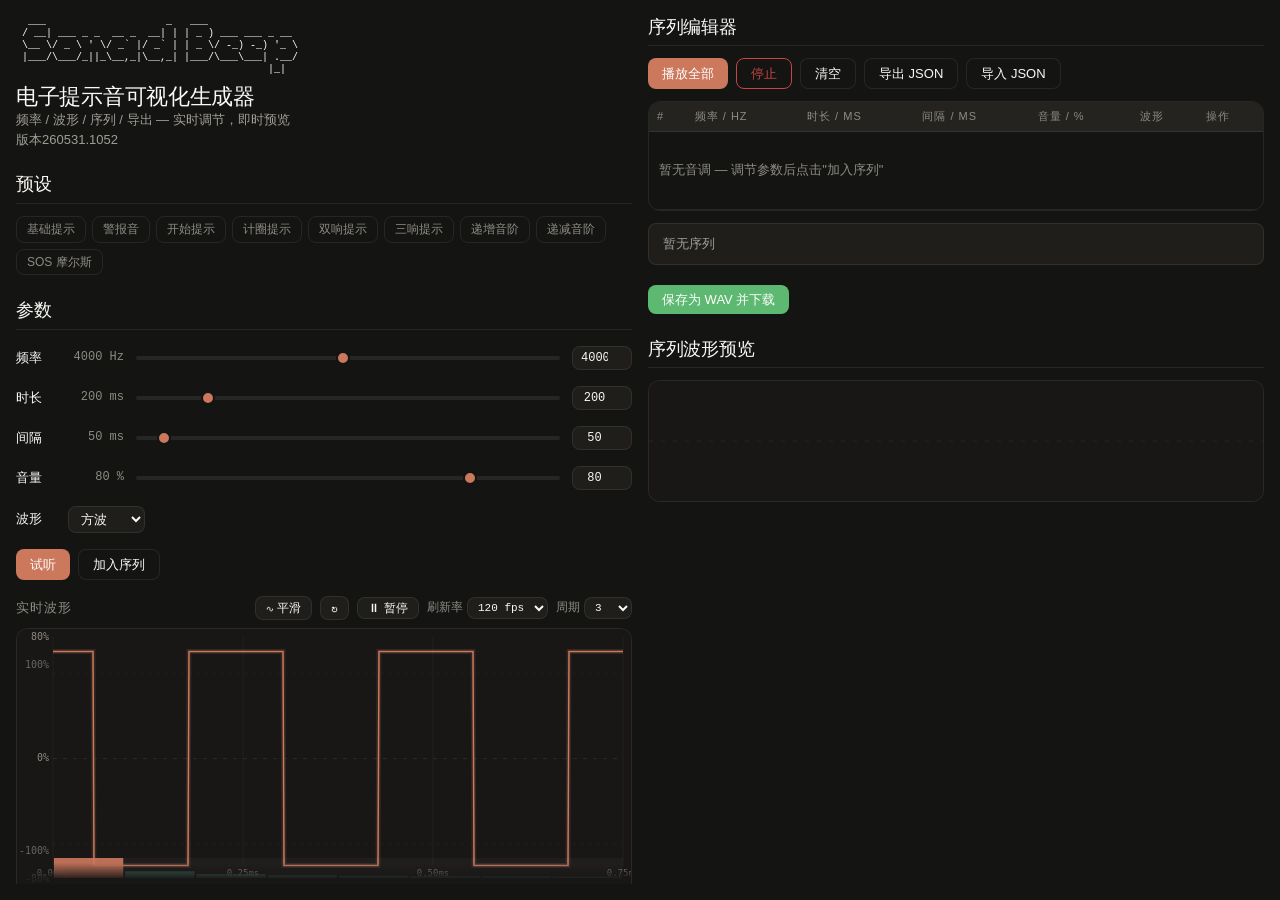
==== commit cae27544: "fix: waveform rendering, smooth scroll, and audio node cleanup" ====
--- a/solofiles/index_beep_solo_file.html
+++ b/solofiles/index_beep_solo_file.html
@@ -927,6 +927,7 @@
 </pre>
         <p class="subtitle">电子提示音可视化生成器</p>
         <p class="subtitle-desc">频率 / 波形 / 序列 / 导出 — 实时调节，即时预览</p>
+        <p class="subtitle-desc">版本260531.1052</p>
       </header>
 
       <div class="panel-section presets-section">
@@ -1010,6 +1011,8 @@
               <label class="live-fps-control">
                 <span class="live-fps-label">刷新率</span>
                 <select id="liveFpsSelect">
+                  <option value="0.5">0.5 fps</option>
+                  <option value="1">1 fps</option>
                   <option value="15">15 fps</option>
                   <option value="24">24 fps</option>
                   <option value="30">30 fps</option>
@@ -1017,6 +1020,16 @@
                   <option value="60">60 fps</option>
                   <option value="90">90 fps</option>
                   <option value="120" selected>120 fps</option>
+                </select>
+              </label>
+              <label class="live-fps-control">
+                <span class="live-fps-label">周期</span>
+                <select id="liveCyclesSelect">
+                  <option value="1">1</option>
+                  <option value="2">2</option>
+                  <option value="3" selected>3</option>
+                  <option value="5">5</option>
+                  <option value="10">10</option>
                 </select>
               </label>
             </div>
@@ -1072,13 +1085,14 @@
                 <th>频率 / Hz</th>
                 <th>时长 / ms</th>
                 <th>间隔 / ms</th>
+                <th>音量 / %</th>
                 <th>波形</th>
                 <th>操作</th>
               </tr>
             </thead>
             <tbody id="sequenceBody">
               <tr class="empty-row">
-                <td colspan="6">暂无音调 — 调节参数后点击"加入序列"</td>
+                <td colspan="7">暂无音调 — 调节参数后点击"加入序列"</td>
               </tr>
             </tbody>
           </table>
@@ -1111,6 +1125,7 @@
       var RELEASE_MS = 3;
 
       var audioCtx = null;
+      var activeOscillators = [];
       var sequence = [];
       var currentWaveformData = null;
       var progressAnimId = null;
@@ -1128,9 +1143,10 @@
       var liveLastFrameTime = 0;
       var livePausedPhase = 0;
       var liveSmooth = false;
-      var liveSmoothAlpha = 0.2;
-      var liveOffscreen = null;
-      var liveOffscreenCtx = null;
+      var liveEcgBuffer = null;
+      var liveEcgBufferSize = 0;
+      var liveEcgPhase = 0;
+      var liveEcgSubPixel = 0;
 
       var PRESETS = [
         { name: "garmin_beep", label: "基础提示", pattern: [{ freq: 800, duration: 80, gap: 30 }, { freq: 4200, duration: 150, gap: 0 }] },
@@ -1174,6 +1190,7 @@
       var pauseIcon = $("#pauseIcon");
       var pauseLabel = $("#pauseLabel");
       var liveFpsSelect = $("#liveFpsSelect");
+      var liveCyclesSelect = $("#liveCyclesSelect");
       var lwpFreq = $("#lwpFreq");
       var lwpWave = $("#lwpWave");
       var lwpVol = $("#lwpVol");
@@ -1221,7 +1238,7 @@
           }
         }
         if (audioCtx && audioCtx.state === "suspended") {
-          audioCtx.resume();
+          audioCtx.resume().catch(function () { });
         }
         return audioCtx;
       }
@@ -1261,6 +1278,20 @@
         }
       }
 
+      function stopAllAudio() {
+        for (var i = activeOscillators.length - 1; i >= 0; i--) {
+          try {
+            activeOscillators[i].osc.stop();
+            activeOscillators[i].osc.disconnect();
+          } catch (e) { }
+          try {
+            activeOscillators[i].gain.disconnect();
+          } catch (e) { }
+        }
+        activeOscillators = [];
+        stopProgress();
+      }
+
       function playTone(ctx, freq, duration, waveType, volume, startTime) {
         var osc = ctx.createOscillator();
         var gain = ctx.createGain();
@@ -1276,9 +1307,18 @@
         gain.connect(ctx.destination);
         osc.start(startTime);
         osc.stop(startTime + duration + 0.01);
+
+        var nodePair = { osc: osc, gain: gain };
+        activeOscillators.push(nodePair);
+        osc.onended = function () {
+          var idx = activeOscillators.indexOf(nodePair);
+          if (idx !== -1) activeOscillators.splice(idx, 1);
+          try { gain.disconnect(); } catch (e) { }
+        };
       }
 
       function playPreview(freq, durationMs, waveType, volume) {
+        stopAllAudio();
         var ctx = getAudioContext();
         if (!ctx) { setLiveError("音频上下文不可用"); return; }
         var now = ctx.currentTime;
@@ -1291,6 +1331,7 @@
 
       function playSequence() {
         if (sequence.length === 0) return;
+        stopAllAudio();
         var ctx = getAudioContext();
         if (!ctx) { setLiveError("音频上下文不可用"); return; }
         var now = ctx.currentTime;
@@ -1320,6 +1361,18 @@
           case "triangle": return 2 * Math.abs(2 * (phase - Math.floor(phase + 0.5))) - 1;
           default: return Math.sin(2 * Math.PI * phase);
         }
+      }
+
+      function sampleCycle(t, periodMs, durationMs, freq, wave) {
+        if (t >= durationMs) return 0;
+        var env = 1;
+        if (t < ATTACK_MS) {
+          env = t / ATTACK_MS;
+        } else if (t > durationMs - RELEASE_MS) {
+          env = (durationMs - t) / RELEASE_MS;
+        }
+        var phase = (freq * t) / 1000;
+        return sampleWave(wave, phase) * env;
       }
 
       function generateSamples(freq, durationMs, wave, volume) {
@@ -1429,16 +1482,18 @@
       function renderSequenceTable() {
         var tbody = $("#sequenceBody");
         if (sequence.length === 0) {
-          tbody.innerHTML = '<tr class="empty-row"><td colspan="6">暂无音调 — 调节参数后点击"加入序列"</td></tr>';
+          tbody.innerHTML = '<tr class="empty-row"><td colspan="7">暂无音调 — 调节参数后点击"加入序列"</td></tr>';
         } else {
           tbody.innerHTML = sequence
             .map(function (item, i) {
+              var volPct = item.volume != null ? Math.round(item.volume * 100) : Math.round(getVolume() * 100);
               return (
                 '<tr>' +
                 '<td>' + (i + 1) + '</td>' +
                 '<td><input type="number" value="' + item.freq + '" min="20" max="20000" data-idx="' + i + '" data-field="freq"></td>' +
                 '<td><input type="number" value="' + item.duration + '" min="10" max="5000" data-idx="' + i + '" data-field="duration"></td>' +
                 '<td><input type="number" value="' + item.gap + '" min="0" max="5000" data-idx="' + i + '" data-field="gap"></td>' +
+                '<td><input type="number" value="' + volPct + '" min="1" max="100" data-idx="' + i + '" data-field="volume"></td>' +
                 '<td><select data-idx="' + i + '" data-field="wave">' +
                 '<option value="square"' + (item.wave === "square" ? " selected" : "") + '>方波</option>' +
                 '<option value="sine"' + (item.wave === "sine" ? " selected" : "") + '>正弦波</option>' +
@@ -1755,21 +1810,14 @@
         var pw = Math.round(w * dpr);
         var ph = Math.round(h * dpr);
 
-        if (liveSmooth) {
-          if (!liveOffscreen || liveOffscreen.width !== pw || liveOffscreen.height !== ph) {
-            liveOffscreen = document.createElement("canvas");
-            liveOffscreen.width = pw;
-            liveOffscreen.height = ph;
-            liveOffscreenCtx = liveOffscreen.getContext("2d");
-          }
-        }
-
-        canvas.width = pw;
-        canvas.height = ph;
-        canvas.style.width = w + "px";
-        canvas.style.height = h + "px";
-        ctx.setTransform(1, 0, 0, 1, 0, 0);
-        ctx.scale(dpr, dpr);
+        if (canvas.width !== pw || canvas.height !== ph) {
+          canvas.width = pw;
+          canvas.height = ph;
+          canvas.style.width = w + "px";
+          canvas.style.height = h + "px";
+          ctx.setTransform(1, 0, 0, 1, 0, 0);
+          ctx.scale(dpr, dpr);
+        }
 
         var freq = getFreq();
         var waveType = getWave();
@@ -1787,7 +1835,7 @@
           highlight: "#faf9f5"
         };
 
-        var margin = { top: 8, right: 8, bottom: 56, left: 8 };
+        var margin = { top: 8, right: 8, bottom: 56, left: 36 };
         var plotW = w - margin.left - margin.right;
         var plotH = h - margin.top - margin.bottom;
         var midY = margin.top + plotH / 2;
@@ -1807,102 +1855,214 @@
         ctx.strokeStyle = colors.grid;
         ctx.lineWidth = 0.5;
         ctx.setLineDash([2, 6]);
-        var ampRange = plotH * 0.44;
+        var baseAmpRange = plotH * 0.44;
+        var minWaveRatio = 0.075;
+        var ampRange = baseAmpRange / Math.max(volume, minWaveRatio);
         ctx.beginPath();
-        ctx.moveTo(margin.left, midY - ampRange);
-        ctx.lineTo(w - margin.right, midY - ampRange);
+        ctx.moveTo(margin.left, midY - baseAmpRange);
+        ctx.lineTo(w - margin.right, midY - baseAmpRange);
         ctx.stroke();
         ctx.beginPath();
-        ctx.moveTo(margin.left, midY + ampRange);
-        ctx.lineTo(w - margin.right, midY + ampRange);
+        ctx.moveTo(margin.left, midY + baseAmpRange);
+        ctx.lineTo(w - margin.right, midY + baseAmpRange);
         ctx.stroke();
         ctx.setLineDash([]);
 
-        if (liveSmooth && liveOffscreen) {
-          ctx.save();
-          ctx.beginPath();
-          ctx.rect(margin.left, margin.top, plotW, plotH);
-          ctx.clip();
-          ctx.globalAlpha = liveSmoothAlpha;
-          ctx.drawImage(liveOffscreen, 0, 0, pw, ph, 0, 0, w, h);
-          ctx.globalAlpha = 1;
-          ctx.restore();
-        }
+        var volPctForScale = Math.round(volume * 100);
+
+        ctx.strokeStyle = "rgba(250, 249, 245, 0.06)";
+        ctx.lineWidth = 0.5;
+        ctx.setLineDash([3, 5]);
+        if (volume < 1) {
+          var refAmpPx = baseAmpRange * volume;
+          if (refAmpPx > 8) {
+            ctx.beginPath();
+            ctx.moveTo(margin.left, midY - refAmpPx);
+            ctx.lineTo(w - margin.right, midY - refAmpPx);
+            ctx.stroke();
+            ctx.beginPath();
+            ctx.moveTo(margin.left, midY + refAmpPx);
+            ctx.lineTo(w - margin.right, midY + refAmpPx);
+            ctx.stroke();
+          }
+        }
+        ctx.setLineDash([]);
+
+        ctx.fillStyle = colors.text;
+        ctx.font = "10px 'JetBrains Mono', monospace";
+        ctx.textAlign = "right";
+        ctx.textBaseline = "middle";
+
+        var curAmpPx = ampRange * volume;
+        var refAmpPx = baseAmpRange;
+        var labelOffset = 14;
+
+        if (volume < 1 && Math.abs(curAmpPx - refAmpPx) < labelOffset) {
+          ctx.fillText(volPctForScale + "%", margin.left - 4, midY - curAmpPx - labelOffset);
+          ctx.fillText("-" + volPctForScale + "%", margin.left - 4, midY + curAmpPx + labelOffset);
+        } else {
+          ctx.fillText(volPctForScale + "%", margin.left - 4, midY - curAmpPx);
+          ctx.fillText("-" + volPctForScale + "%", margin.left - 4, midY + curAmpPx);
+        }
+        ctx.fillText("0%", margin.left - 4, midY);
+
+        if (volume < 1) {
+          ctx.fillStyle = "rgba(250, 249, 245, 0.35)";
+          if (Math.abs(curAmpPx - refAmpPx) < labelOffset) {
+            ctx.fillText("100%", margin.left - 4, midY - baseAmpRange + labelOffset);
+            ctx.fillText("-100%", margin.left - 4, midY + baseAmpRange - labelOffset);
+          } else {
+            ctx.fillText("100%", margin.left - 4, midY - baseAmpRange);
+            ctx.fillText("-100%", margin.left - 4, midY + baseAmpRange);
+          }
+        }
+
+        ctx.textAlign = "left";
 
         ctx.save();
         ctx.beginPath();
         ctx.rect(margin.left, margin.top, plotW, plotH);
         ctx.clip();
 
-        var cycleSpan = plotW;
-        var totalCycles = 3;
-        var freqScale = totalCycles / cycleSpan;
-        var scrollSpeed = (freq / 8000) * 800;
-        livePhase += scrollSpeed * (dt / 1000);
-
-        var glowMargin = 4;
-        ctx.strokeStyle = colors.waveGlow;
-        ctx.lineWidth = 5;
-        ctx.beginPath();
-        for (var x = -glowMargin; x < w + glowMargin; x += 1) {
-          var phaseGlow = (x * freqScale) + livePhase;
-          var valGlow = sampleWave(waveType, phaseGlow);
-          var yGlow = midY - valGlow * ampRange * volume;
-          if (x === -glowMargin) ctx.moveTo(x, yGlow);
-          else ctx.lineTo(x, yGlow);
-        }
-        ctx.stroke();
-
-        ctx.strokeStyle = colors.wave;
-        ctx.lineWidth = 1.5;
-        ctx.beginPath();
-        for (var x = 0; x < w; x += 1) {
-          var phase = (x * freqScale) + livePhase;
-          var val = sampleWave(waveType, phase);
-          var y = midY - val * ampRange * volume;
-          if (x === 0) ctx.moveTo(x, y);
-          else ctx.lineTo(x, y);
-        }
-        ctx.stroke();
+        var duration = getDuration();
+        var gap = getGap();
+        var periodMs = duration + gap;
+        var cyclesToShow = parseInt(liveCyclesSelect.value) || 3;
+
+        var wavePeriodMs = 1000 / freq;
+        var totalWaveDuration = wavePeriodMs * cyclesToShow;
+        var msPerPixel = totalWaveDuration / plotW;
+
+        if (liveSmooth) {
+          if (!liveEcgBuffer || liveEcgBufferSize !== Math.round(plotW)) {
+            liveEcgBufferSize = Math.round(plotW);
+            liveEcgBuffer = new Float32Array(liveEcgBufferSize);
+            liveEcgPhase = 0;
+            liveEcgSubPixel = 0;
+            for (var initIdx = 0; initIdx < liveEcgBufferSize; initIdx++) {
+              var phase = (freq * initIdx * msPerPixel) / 1000;
+              liveEcgBuffer[initIdx] = sampleWave(waveType, phase) * volume;
+            }
+          }
+
+          var scrollSpeed = plotW * 0.5;
+          liveEcgSubPixel += scrollSpeed * (dt / 1000);
+          var scrollPixels = Math.floor(liveEcgSubPixel);
+          liveEcgSubPixel -= scrollPixels;
+          if (scrollPixels > liveEcgBufferSize) scrollPixels = liveEcgBufferSize;
+
+          if (scrollPixels > 0) {
+            liveEcgBuffer.copyWithin(0, scrollPixels, liveEcgBufferSize);
+            for (var i = 0; i < scrollPixels; i++) {
+              liveEcgPhase += msPerPixel;
+              var phase = (freq * liveEcgPhase) / 1000;
+              var writeIdx = liveEcgBufferSize - scrollPixels + i;
+              liveEcgBuffer[writeIdx] = sampleWave(waveType, phase) * volume;
+            }
+          }
+
+          var glowMargin = 4;
+          ctx.strokeStyle = colors.waveGlow;
+          ctx.lineWidth = 5;
+          ctx.beginPath();
+          for (var xi = 0; xi < liveEcgBufferSize; xi++) {
+            var yGlow = midY - liveEcgBuffer[xi] * ampRange;
+            if (xi === 0) ctx.moveTo(margin.left + xi, yGlow);
+            else ctx.lineTo(margin.left + xi, yGlow);
+          }
+          ctx.stroke();
+
+          ctx.strokeStyle = colors.wave;
+          ctx.lineWidth = 1.5;
+          ctx.beginPath();
+          for (var xi2 = 0; xi2 < liveEcgBufferSize; xi2++) {
+            var yVal = midY - liveEcgBuffer[xi2] * ampRange;
+            if (xi2 === 0) ctx.moveTo(margin.left + xi2, yVal);
+            else ctx.lineTo(margin.left + xi2, yVal);
+          }
+          ctx.stroke();
+
+          var cursorX = margin.left + liveEcgBufferSize - 1;
+          var cursorY = midY - liveEcgBuffer[liveEcgBufferSize - 1] * ampRange;
+          ctx.beginPath();
+          ctx.arc(cursorX, cursorY, 3, 0, Math.PI * 2);
+          ctx.fillStyle = colors.wave;
+          ctx.fill();
+          ctx.beginPath();
+          ctx.arc(cursorX, cursorY, 6, 0, Math.PI * 2);
+          ctx.fillStyle = "rgba(204, 120, 92, 0.25)";
+          ctx.fill();
+        } else {
+          livePhase += plotW * msPerPixel * 0.5 * (dt / 1000);
+
+          var glowMargin = 4;
+          ctx.strokeStyle = colors.waveGlow;
+          ctx.lineWidth = 5;
+          ctx.beginPath();
+          for (var x = -glowMargin; x < w + glowMargin; x += 1) {
+            var t = livePhase + (x - margin.left) * msPerPixel;
+            var phase = (freq * t) / 1000;
+            var valGlow = sampleWave(waveType, phase);
+            var yGlow = midY - valGlow * ampRange * volume;
+            if (x === -glowMargin) ctx.moveTo(x, yGlow);
+            else ctx.lineTo(x, yGlow);
+          }
+          ctx.stroke();
+
+          ctx.strokeStyle = colors.wave;
+          ctx.lineWidth = 1.5;
+          ctx.beginPath();
+          for (var x = 0; x < w; x += 1) {
+            var t = livePhase + (x - margin.left) * msPerPixel;
+            var phase = (freq * t) / 1000;
+            var val = sampleWave(waveType, phase);
+            var y = midY - val * ampRange * volume;
+            if (x === 0) ctx.moveTo(x, y);
+            else ctx.lineTo(x, y);
+          }
+          ctx.stroke();
+        }
 
         ctx.restore();
 
+        ctx.fillStyle = colors.text;
+        ctx.font = "9px 'JetBrains Mono', monospace";
+        ctx.textAlign = "center";
+        ctx.textBaseline = "top";
+
+        var totalMs = totalWaveDuration;
+        var tickStepMs;
+        if (totalMs <= 2) tickStepMs = 0.25;
+        else if (totalMs <= 5) tickStepMs = 0.5;
+        else if (totalMs <= 10) tickStepMs = 1;
+        else if (totalMs <= 25) tickStepMs = 2.5;
+        else if (totalMs <= 50) tickStepMs = 5;
+        else if (totalMs <= 100) tickStepMs = 10;
+        else if (totalMs <= 300) tickStepMs = 25;
+        else if (totalMs <= 600) tickStepMs = 50;
+        else if (totalMs <= 1500) tickStepMs = 100;
+        else tickStepMs = 200;
+
+        var tickCount = Math.ceil(totalMs / tickStepMs);
+        for (var xt = 0; xt <= tickCount; xt++) {
+          var tMs = xt * tickStepMs;
+          if (tMs > totalMs) tMs = totalMs;
+          var tx = margin.left + (tMs / totalMs) * plotW;
+          var label = tMs < 1 ? tMs.toFixed(2) + "ms" : tMs < 10 ? tMs.toFixed(1) + "ms" : Math.round(tMs) + "ms";
+          ctx.fillText(label, tx, midY + baseAmpRange + 4);
+
+          ctx.strokeStyle = "rgba(250, 249, 245, 0.08)";
+          ctx.lineWidth = 0.5;
+          ctx.beginPath();
+          ctx.moveTo(tx, margin.top);
+          ctx.lineTo(tx, midY + baseAmpRange);
+          ctx.stroke();
+        }
+
+        ctx.textAlign = "left";
+        ctx.textBaseline = "alphabetic";
+
         drawSpectrumBars(ctx, freq, waveType, volume, margin, w, h, midY, colors);
-
-        if (liveSmooth && liveOffscreen && liveOffscreenCtx) {
-          liveOffscreenCtx.clearRect(0, 0, pw, ph);
-          liveOffscreenCtx.save();
-          liveOffscreenCtx.scale(dpr, dpr);
-          liveOffscreenCtx.beginPath();
-          liveOffscreenCtx.rect(margin.left, margin.top, plotW, plotH);
-          liveOffscreenCtx.clip();
-
-          liveOffscreenCtx.strokeStyle = colors.waveGlow;
-          liveOffscreenCtx.lineWidth = 5;
-          liveOffscreenCtx.beginPath();
-          for (var x2 = -glowMargin; x2 < w + glowMargin; x2 += 1) {
-            var pg = (x2 * freqScale) + livePhase;
-            var vg = sampleWave(waveType, pg);
-            var yg = midY - vg * ampRange * volume;
-            if (x2 === -glowMargin) liveOffscreenCtx.moveTo(x2, yg);
-            else liveOffscreenCtx.lineTo(x2, yg);
-          }
-          liveOffscreenCtx.stroke();
-
-          liveOffscreenCtx.strokeStyle = colors.wave;
-          liveOffscreenCtx.lineWidth = 1.5;
-          liveOffscreenCtx.beginPath();
-          for (var x3 = 0; x3 < w; x3 += 1) {
-            var p = (x3 * freqScale) + livePhase;
-            var v = sampleWave(waveType, p);
-            var yv = midY - v * ampRange * volume;
-            if (x3 === 0) liveOffscreenCtx.moveTo(x3, yv);
-            else liveOffscreenCtx.lineTo(x3, yv);
-          }
-          liveOffscreenCtx.stroke();
-
-          liveOffscreenCtx.restore();
-        }
 
         var volPct = Math.round(volume * 100);
         if (lwpFreq) lwpFreq.textContent = freq + " Hz";
@@ -2023,11 +2183,11 @@
             if (!Array.isArray(data)) throw new Error("JSON 格式错误，需要数组");
             sequence = data.map(function (item) {
               return {
-                freq: item.freq || 4000,
-                duration: item.duration || 200,
-                gap: item.gap || 0,
-                wave: item.wave || "square",
-                volume: item.volume != null ? item.volume : null,
+                freq: Math.max(20, Math.min(20000, item.freq || 4000)),
+                duration: Math.max(10, Math.min(5000, item.duration || 200)),
+                gap: Math.max(0, Math.min(5000, item.gap || 0)),
+                wave: ["sine", "square", "sawtooth", "triangle"].indexOf(item.wave) !== -1 ? item.wave : "square",
+                volume: item.volume != null ? Math.max(0.01, Math.min(1, item.volume)) : null,
               };
             });
             renderSequenceTable();
@@ -2080,11 +2240,7 @@
       });
 
       $("#btnStopAll").addEventListener("click", function () {
-        if (audioCtx && audioCtx.state === "suspended") { audioCtx.resume(); }
-        if (audioCtx && audioCtx.state === "running") {
-          audioCtx.suspend();
-        }
-        stopProgress();
+        stopAllAudio();
       });
 
       $("#btnClearSequence").addEventListener("click", function () {
@@ -2120,6 +2276,9 @@
         if (isNaN(idx) || !field) return;
         if (field === "wave") {
           sequence[idx][field] = target.value;
+        } else if (field === "volume") {
+          var v = parseInt(target.value);
+          if (!isNaN(v)) { sequence[idx][field] = Math.max(1, Math.min(100, v)) / 100; }
         } else {
           var v = parseInt(target.value);
           if (!isNaN(v)) { sequence[idx][field] = v; }
@@ -2133,8 +2292,20 @@
       });
 
       [freqSlider, durSlider, gapSlider, volSlider, waveSelect].forEach(function (el) {
-        el.addEventListener("change", drawLocalWaveform);
-        el.addEventListener("input", drawLocalWaveform);
+        el.addEventListener("change", function () {
+          liveEcgBuffer = null;
+          liveEcgPhase = 0;
+          liveEcgSubPixel = 0;
+          livePhase = 0;
+          drawLocalWaveform();
+        });
+        el.addEventListener("input", function () {
+          liveEcgBuffer = null;
+          liveEcgPhase = 0;
+          liveEcgSubPixel = 0;
+          livePhase = 0;
+          drawLocalWaveform();
+        });
       });
 
       var resizeTimeout;
@@ -2150,21 +2321,23 @@
         if (liveSmooth) {
           btnLiveSmooth.classList.add("smooth-active");
           smoothLabel.textContent = "平滑开";
-          liveOffscreen = null;
-          liveOffscreenCtx = null;
+          liveEcgBuffer = null;
+          liveEcgPhase = 0;
+          liveEcgSubPixel = 0;
         } else {
           btnLiveSmooth.classList.remove("smooth-active");
           smoothLabel.textContent = "平滑";
-          liveOffscreen = null;
-          liveOffscreenCtx = null;
+          liveEcgBuffer = null;
+          liveEcgPhase = 0;
+          liveEcgSubPixel = 0;
         }
       });
 
       $("#btnLiveRefresh").addEventListener("click", function () {
         try {
-          if (liveSmooth && liveOffscreen && liveOffscreenCtx) {
-            liveOffscreenCtx.clearRect(0, 0, liveOffscreen.width, liveOffscreen.height);
-          }
+          liveEcgBuffer = null;
+          liveEcgPhase = 0;
+          liveEcgSubPixel = 0;
           drawLiveFrame(liveFrameInterval);
         } catch (e) {
           setLiveError("手动刷新失败");
@@ -2188,8 +2361,15 @@
       });
 
       liveFpsSelect.addEventListener("change", function () {
-        liveTargetFps = parseInt(liveFpsSelect.value) || 30;
+        liveTargetFps = parseFloat(liveFpsSelect.value) || 30;
         liveFrameInterval = 1000 / liveTargetFps;
+      });
+
+      liveCyclesSelect.addEventListener("change", function () {
+        liveEcgBuffer = null;
+        liveEcgPhase = 0;
+        liveEcgSubPixel = 0;
+        livePhase = 0;
       });
 
       window.addEventListener("beforeunload", function () {
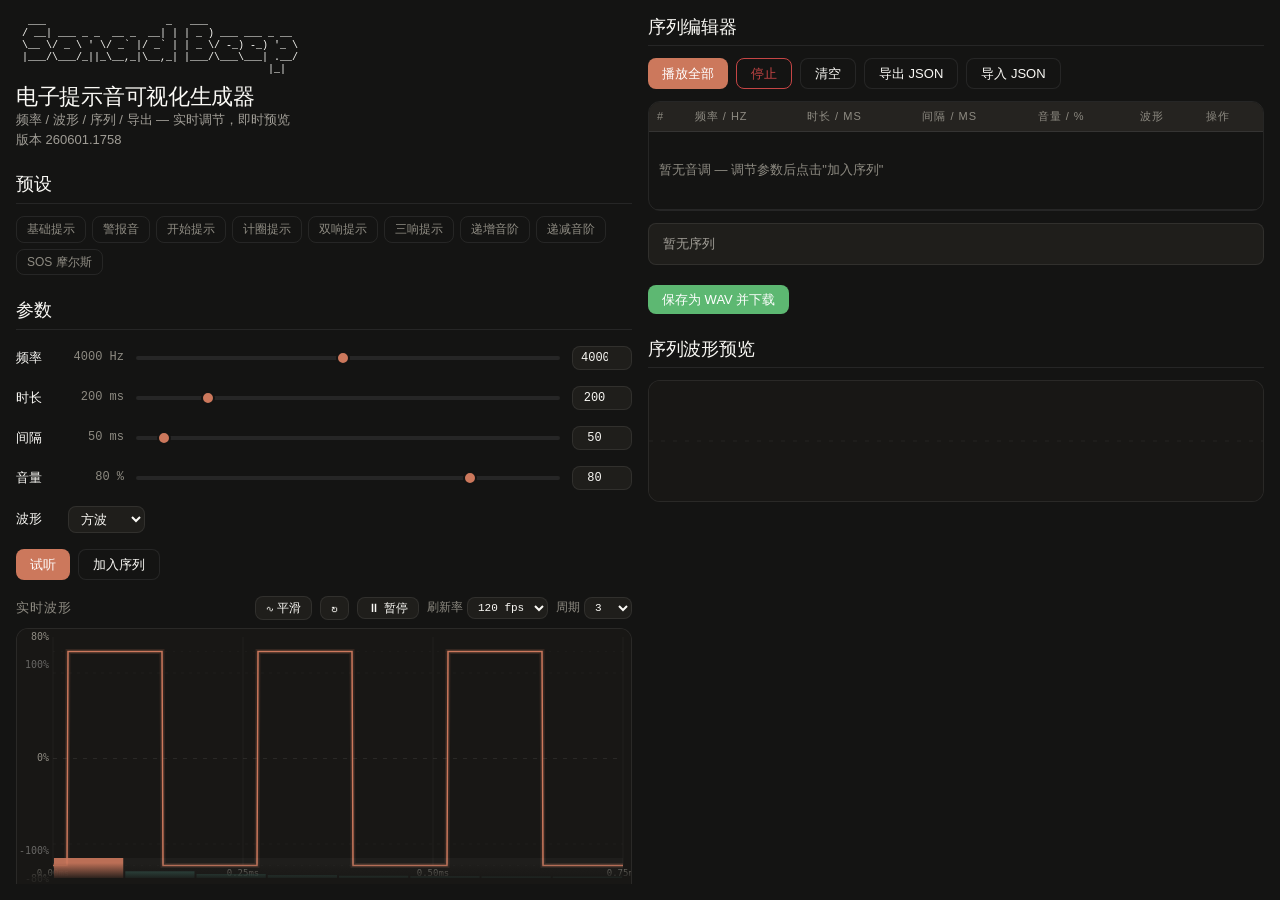
==== commit ba87efa8: "fix: smooth mode cursor tracking, random jitter refresh, low-fps gap fix; bump v260601.1758" ====
--- a/solofiles/index_beep_solo_file.html
+++ b/solofiles/index_beep_solo_file.html
@@ -1,917 +1,915 @@
 <!DOCTYPE html>
 <html lang="zh-CN">
-
 <head>
   <meta charset="UTF-8">
   <meta name="viewport" content="width=device-width, initial-scale=1.0">
   <title>一种基于原生 Web 技术的电子提示音生成器</title>
   <style>
-    * {
-      margin: 0;
-      padding: 0;
-      box-sizing: border-box;
-    }
-
-    :root {
-      --canvas: #141413;
-      --surface-soft: #1f1e1b;
-      --surface-card: #252320;
-      --surface-dark: #181715;
-      --surface-dark-elevated: #252320;
-
-      --ink: #faf9f5;
-      --body-strong: #d4d1c8;
-      --body: #a09d96;
-      --muted: #8e8b82;
-      --muted-soft: #6c6a64;
-
-      --primary: #cc785c;
-      --primary-active: #a9583e;
-      --primary-disabled: #3d3630;
-
-      --hairline: rgba(250, 249, 245, 0.08);
-      --hairline-soft: rgba(250, 249, 245, 0.05);
-      --hairline-strong: rgba(250, 249, 245, 0.14);
-
-      --accent-teal: #5db8a6;
-      --accent-amber: #e8a55a;
-
-      --on-primary: #ffffff;
-      --on-dark: #faf9f5;
-      --on-dark-soft: #a09d96;
-
-      --success: #5db872;
-      --warning: #d4a017;
-      --error: #c64545;
-
-      --radius-xs: 4px;
-      --radius-sm: 6px;
-      --radius-md: 8px;
-      --radius-lg: 12px;
-      --radius-xl: 16px;
-      --radius-pill: 9999px;
-
-      --spacing-xs: 8px;
-      --spacing-sm: 12px;
-      --spacing-md: 16px;
-      --spacing-lg: 24px;
-      --spacing-xl: 32px;
-
-      --font-display: "Cormorant Garamond", "Tiempos Headline", "Georgia", "Times New Roman", serif;
-      --font-body: "Inter", -apple-system, BlinkMacSystemFont, "Segoe UI", Roboto, sans-serif;
-      --font-code: "JetBrains Mono", ui-monospace, SFMono-Regular, "Cascadia Code", Consolas, "Liberation Mono", monospace;
-    }
-
-    html {
-      height: 100%;
-    }
-
-    body {
-      font-family: var(--font-body);
-      font-size: 14px;
-      font-weight: 400;
-      line-height: 1.55;
-      color: var(--body);
-      background: var(--canvas);
-      height: 100%;
-      overflow: hidden;
-      -webkit-font-smoothing: antialiased;
-      -moz-osx-font-smoothing: grayscale;
-    }
-
-    .app-layout {
-      display: grid;
-      grid-template-columns: 1fr 1fr;
-      grid-template-rows: 1fr;
-      height: 100vh;
-      max-height: 100vh;
-      gap: var(--spacing-md);
-      padding: var(--spacing-md);
-      overflow: hidden;
-    }
-
-    .panel {
-      display: flex;
-      flex-direction: column;
-      overflow-y: auto;
-      overflow-x: hidden;
-      min-height: 0;
-      scrollbar-width: thin;
-      scrollbar-color: var(--hairline-strong) transparent;
-    }
-
-    .panel::-webkit-scrollbar {
-      width: 5px;
-    }
-
-    .panel::-webkit-scrollbar-track {
-      background: transparent;
-    }
-
-    .panel::-webkit-scrollbar-thumb {
-      background: var(--hairline-strong);
-      border-radius: var(--radius-pill);
-    }
-
-    .panel::-webkit-scrollbar-thumb:hover {
-      background: var(--muted-soft);
-    }
-
-    .panel-header {
-      margin-bottom: var(--spacing-lg);
-    }
-
-    .ascii-logo {
-      font-family: var(--font-code);
-      font-size: 10px;
-      line-height: 1.2;
-      color: var(--ink);
-      margin-bottom: 8px;
-      white-space: pre;
-      overflow-x: auto;
-      user-select: none;
-    }
-
-    .subtitle {
-      font-family: var(--font-display);
-      font-size: 22px;
-      font-weight: 400;
-      line-height: 1.2;
-      letter-spacing: -0.3px;
-      color: var(--ink);
-    }
-
-    .subtitle-desc {
-      font-family: var(--font-body);
-      font-size: 13px;
-      color: var(--body);
-      line-height: 1.5;
-    }
-
-    .panel-section {
-      margin-bottom: var(--spacing-lg);
-      flex-shrink: 0;
-    }
-
-    .panel-section:last-child {
-      margin-bottom: 0;
-    }
-
-    hr {
-      border: none;
-      border-top: 1px solid var(--hairline);
-      margin: 6px 0 12px;
-    }
-
-    h2 {
-      font-family: var(--font-display);
-      font-size: 18px;
-      font-weight: 400;
-      line-height: 1.3;
-      letter-spacing: -0.3px;
-      color: var(--ink);
-    }
-
-    h3 {
-      font-family: var(--font-body);
-      font-size: 13px;
-      font-weight: 500;
-      color: var(--muted);
-      text-transform: uppercase;
-      letter-spacing: 1px;
-      margin-bottom: var(--spacing-xs);
-    }
-
-    .preset-buttons {
-      display: flex;
-      flex-wrap: wrap;
-      gap: 6px;
-    }
-
-    .preset-btn {
-      padding: 4px 10px;
-      font-family: var(--font-body);
-      font-size: 12px;
-      font-weight: 500;
-      line-height: 1.4;
-      color: var(--muted);
-      background: transparent;
-      border: 1px solid var(--hairline);
-      border-radius: var(--radius-md);
-      cursor: pointer;
-      white-space: nowrap;
-      transition: background 0.15s, color 0.15s, border-color 0.15s;
-    }
-
-    .preset-btn:hover {
-      border-color: var(--hairline-strong);
-      color: var(--ink);
-      background: var(--surface-soft);
-    }
-
-    .preset-btn.active {
-      border-color: var(--primary);
-      color: var(--on-primary);
-      background: var(--primary);
-    }
-
-    .param-group {
-      margin-bottom: var(--spacing-xs);
-    }
-
-    .param-row {
-      display: flex;
-      align-items: center;
-      gap: var(--spacing-sm);
-      padding: 4px 0;
-      cursor: default;
-    }
-
-    .param-key {
-      font-family: var(--font-body);
-      font-size: 13px;
-      font-weight: 500;
-      color: var(--ink);
-      min-width: 40px;
-      white-space: nowrap;
-    }
-
-    .param-val {
-      font-family: var(--font-code);
-      font-size: 12px;
-      color: var(--muted);
-      min-width: 56px;
-      text-align: right;
-    }
-
-    .param-row input[type="range"] {
-      flex: 1;
-      height: 4px;
-      -webkit-appearance: none;
-      appearance: none;
-      background: var(--hairline);
-      border-radius: 2px;
-      outline: none;
-      cursor: pointer;
-      min-width: 60px;
-    }
-
-    .param-row input[type="range"]::-webkit-slider-thumb {
-      -webkit-appearance: none;
-      width: 14px;
-      height: 14px;
-      border-radius: 50%;
-      background: var(--primary);
-      cursor: pointer;
-      border: 2px solid var(--canvas);
-    }
-
-    .param-row input[type="range"]::-moz-range-thumb {
-      width: 14px;
-      height: 14px;
-      border-radius: 50%;
-      background: var(--primary);
-      cursor: pointer;
-      border: 2px solid var(--canvas);
-    }
-
-    .param-num {
-      width: 60px;
-      padding: 4px 8px;
-      font-family: var(--font-code);
-      font-size: 12px;
-      color: var(--ink);
-      background: var(--surface-soft);
-      border: 1px solid var(--hairline);
-      border-radius: var(--radius-md);
-      text-align: center;
-      outline: none;
-    }
-
-    .param-num:focus {
-      background: var(--surface-card);
-      border-color: var(--primary);
-    }
-
-    .param-row select {
-      padding: 4px 8px;
-      font-family: var(--font-body);
-      font-size: 13px;
-      color: var(--ink);
-      background: var(--surface-soft);
-      border: 1px solid var(--hairline);
-      border-radius: var(--radius-md);
-      outline: none;
-      cursor: pointer;
-    }
-
-    .param-row select:focus {
-      background: var(--surface-card);
-      border-color: var(--primary);
-    }
-
-    .btn-row {
-      display: flex;
-      gap: var(--spacing-xs);
-      margin-top: var(--spacing-sm);
-      flex-wrap: wrap;
-    }
-
-    .btn-row-toolbar {
-      margin-top: 0;
-      margin-bottom: var(--spacing-sm);
-    }
-
-    button {
-      font-family: var(--font-body);
-      font-size: 13px;
-      font-weight: 500;
-      line-height: 1;
-      padding: 8px 14px;
-      border: none;
-      border-radius: var(--radius-md);
-      cursor: pointer;
-      white-space: nowrap;
-      transition: background 0.15s, color 0.15s;
-    }
-
-    button:disabled {
-      opacity: 0.35;
-      cursor: not-allowed;
-    }
-
-    .btn-primary {
-      background: var(--primary);
-      color: var(--on-primary);
-    }
-
-    .btn-primary:hover {
-      background: var(--primary-active);
-    }
-
-    .btn-primary:active {
-      background: var(--primary-active);
-    }
-
-    .btn-secondary {
-      background: var(--canvas);
-      color: var(--ink);
-      border: 1px solid var(--hairline);
-    }
-
-    .btn-secondary:hover {
-      background: var(--surface-soft);
-      border-color: var(--hairline-strong);
-    }
-
-    .btn-secondary:active {
-      background: var(--surface-card);
-    }
-
-    .btn-danger {
-      background: var(--canvas);
-      color: var(--error);
-      border: 1px solid var(--error);
-    }
-
-    .btn-danger:hover {
-      background: var(--error);
-      color: var(--on-primary);
-    }
-
-    .btn-success {
-      background: var(--success);
-      color: var(--on-primary);
-      margin-top: var(--spacing-xs);
-    }
-
-    .btn-success:hover {
-      background: #4ca65e;
-    }
-
-    .btn-small {
-      padding: 3px 8px;
-      font-size: 12px;
-    }
-
-    .table-wrap {
-      overflow-x: auto;
-      margin-bottom: var(--spacing-sm);
-      max-height: 300px;
-      overflow-y: auto;
-      border: 1px solid var(--hairline);
-      border-radius: var(--radius-lg);
-    }
-
-    #sequenceTable {
-      width: 100%;
-      border-collapse: collapse;
-      font-family: var(--font-body);
-      font-size: 13px;
-      color: var(--body);
-    }
-
-    #sequenceTable thead {
-      position: sticky;
-      top: 0;
-      z-index: 1;
-    }
-
-    #sequenceTable th {
-      background: var(--surface-card);
-      color: var(--muted);
-      font-weight: 500;
-      font-size: 11px;
-      letter-spacing: 1px;
-      text-transform: uppercase;
-      padding: 6px 8px;
-      text-align: left;
-      border-bottom: 1px solid var(--hairline-strong);
-      white-space: nowrap;
-    }
-
-    #sequenceTable td {
-      padding: 5px 6px;
-      border-bottom: 1px solid var(--hairline);
-      vertical-align: middle;
-    }
-
-    #sequenceTable td input {
-      width: 64px;
-      padding: 3px 6px;
-      font-family: var(--font-code);
-      font-size: 12px;
-      color: var(--ink);
-      background: var(--surface-soft);
-      border: 1px solid var(--hairline);
-      border-radius: var(--radius-md);
-      text-align: center;
-      outline: none;
-    }
-
-    #sequenceTable td input:focus {
-      border-color: var(--primary);
-      background: var(--surface-card);
-    }
-
-    #sequenceTable td select {
-      padding: 3px 4px;
-      font-family: var(--font-body);
-      font-size: 12px;
-      color: var(--ink);
-      background: var(--surface-soft);
-      border: 1px solid var(--hairline);
-      border-radius: var(--radius-md);
-      outline: none;
-    }
-
-    #sequenceTable td select:focus {
-      border-color: var(--primary);
-    }
-
-    #sequenceTable .row-actions {
-      display: flex;
-      gap: 3px;
-    }
-
-    #sequenceTable .empty-row td {
-      text-align: left;
-      color: var(--muted);
-      padding: 28px 10px;
-      font-size: 13px;
-      font-family: var(--font-body);
-    }
-
-    #sequenceTable tr:hover td {
-      background: var(--surface-soft);
-    }
-
-    .seq-footer {
-      font-size: 13px;
-      color: var(--body);
-      margin-bottom: var(--spacing-sm);
-      padding: 10px 14px;
-      background: var(--surface-soft);
-      border: 1px solid var(--hairline);
-      border-radius: var(--radius-md);
-    }
-
-    .seq-footer span {
-      color: var(--accent-amber);
-      font-weight: 500;
-    }
-
-    .live-wave-section {
-      margin-top: var(--spacing-md);
-    }
-
-    .live-wave-header {
-      display: flex;
-      align-items: center;
-      justify-content: space-between;
-      margin-bottom: var(--spacing-xs);
-    }
-
-    .live-wave-header h3 {
-      margin-bottom: 0;
-    }
-
-    .live-wave-controls {
-      display: flex;
-      align-items: center;
-      gap: var(--spacing-xs);
-    }
-
-    .live-ctrl-btn {
-      display: inline-flex;
-      align-items: center;
-      justify-content: center;
-      gap: 4px;
-      padding: 4px 10px;
-      font-family: var(--font-body);
-      font-size: 12px;
-      font-weight: 500;
-      color: var(--ink);
-      background: var(--surface-soft);
-      border: 1px solid var(--hairline);
-      border-radius: var(--radius-md);
-      cursor: pointer;
-      transition: background 0.15s, border-color 0.15s;
-      line-height: 1;
-      white-space: nowrap;
-    }
-
-    .live-ctrl-btn:hover {
-      background: var(--surface-card);
-      border-color: var(--hairline-strong);
-    }
-
-    .live-ctrl-btn.paused {
-      border-color: var(--accent-amber);
-      color: var(--accent-amber);
-      background: rgba(232, 165, 90, 0.08);
-    }
-
-    .pause-icon {
-      font-size: 12px;
-      line-height: 1;
-    }
-
-    .pause-label {
-      font-size: 12px;
-    }
-
-    .refresh-icon {
-      font-size: 14px;
-      line-height: 1;
-    }
-
-    .smooth-icon {
-      font-size: 14px;
-      line-height: 1;
-    }
-
-    .smooth-label {
-      font-size: 12px;
-    }
-
-    .live-ctrl-btn.smooth-active {
-      border-color: var(--accent-teal);
-      color: var(--accent-teal);
-      background: rgba(93, 184, 166, 0.08);
-    }
-
-    .live-fps-control {
-      display: inline-flex;
-      align-items: center;
-      gap: 4px;
-      font-family: var(--font-body);
-      font-size: 12px;
-      color: var(--muted);
-    }
-
-    .live-fps-label {
-      white-space: nowrap;
-    }
-
-    .live-fps-control select {
-      padding: 3px 6px;
-      font-family: var(--font-code);
-      font-size: 11px;
-      color: var(--ink);
-      background: var(--surface-soft);
-      border: 1px solid var(--hairline);
-      border-radius: var(--radius-md);
-      outline: none;
-      cursor: pointer;
-    }
-
-    .live-fps-control select:focus {
-      border-color: var(--primary);
-      background: var(--surface-card);
-    }
-
-    .live-wave-container {
-      position: relative;
-      background: var(--surface-dark);
-      border-radius: var(--radius-lg);
-      border: 1px solid var(--hairline);
-      overflow: hidden;
-      min-height: 140px;
-    }
-
-    .live-wave-container canvas {
-      display: block;
-      width: 100%;
-      height: auto;
-    }
-
-    .live-wave-overlay {
-      position: absolute;
-      top: 0;
-      left: 0;
-      right: 0;
-      bottom: 0;
-      display: flex;
-      align-items: center;
-      justify-content: center;
-      pointer-events: none;
-      transition: opacity 0.3s;
-    }
-
-    .live-wave-overlay.hidden {
-      opacity: 0;
-    }
-
-    .live-wave-state {
-      font-family: var(--font-code);
-      font-size: 12px;
-      color: var(--muted);
-      background: var(--surface-dark-elevated);
-      padding: 6px 14px;
-      border-radius: var(--radius-pill);
-      border: 1px solid var(--hairline);
-    }
-
-    .live-wave-state.error {
-      color: var(--error);
-      border-color: var(--error);
-    }
-
-    .live-wave-params {
-      position: absolute;
-      bottom: 0;
-      left: 0;
-      right: 0;
-      background: linear-gradient(to bottom, rgba(24, 23, 21, 0), rgba(24, 23, 21, 0.85) 20%, rgba(24, 23, 21, 0.95));
-      padding: 28px 10px 8px;
-      pointer-events: none;
-      display: flex;
-      flex-direction: column;
-      gap: 3px;
-      opacity: 0;
-      transition: opacity 0.3s;
-      z-index: 2;
-    }
-
-    .live-wave-params.visible {
-      opacity: 1;
-    }
-
-    .param-row-top,
-    .param-row-bottom {
-      display: flex;
-      justify-content: flex-end;
-      gap: 14px;
-    }
-
-    .lwp-item {
-      display: inline-flex;
-      align-items: baseline;
-      gap: 4px;
-      font-family: var(--font-code);
-      font-size: 11px;
-      white-space: nowrap;
-    }
-
-    .lwp-key {
-      color: var(--muted-soft);
-      font-weight: 400;
-    }
-
-    .lwp-val {
-      color: var(--accent-teal);
-      font-weight: 500;
-    }
-
-    .waveform-container {
-      position: relative;
-      background: var(--surface-dark);
-      border-radius: var(--radius-lg);
-      border: 1px solid var(--hairline);
-      overflow: hidden;
-      min-height: 120px;
-    }
-
-    .waveform-container canvas {
-      display: block;
-      width: 100%;
-      height: auto;
-    }
-
-    .progress-bar {
-      position: absolute;
-      top: 0;
-      bottom: 0;
-      width: 2px;
-      background: var(--primary);
-      opacity: 0;
-      pointer-events: none;
-      transition: opacity 0.1s;
-    }
-
-    .progress-bar.visible {
-      opacity: 1;
-    }
-
-    @media (min-width: 1400px) {
-      .app-layout {
-        grid-template-columns: 480px 1fr;
-        gap: var(--spacing-lg);
-        padding: var(--spacing-lg);
-      }
-    }
-
-    @media (max-width: 1399px) and (min-width: 900px) {
-      .app-layout {
-        grid-template-columns: 1fr 1fr;
-        gap: var(--spacing-md);
-        padding: var(--spacing-md);
-      }
-    }
-
-    @media (max-width: 899px) {
-      html {
-        height: auto;
-      }
-
-      body {
-        height: auto;
-        overflow: auto;
-      }
-
-      .app-layout {
-        grid-template-columns: 1fr;
-        grid-template-rows: auto;
-        height: auto;
-        max-height: none;
-        gap: var(--spacing-lg);
-        padding: var(--spacing-md);
-        overflow: visible;
-      }
-
-      .panel {
-        overflow-y: visible;
-        min-height: auto;
-        max-height: none;
-      }
-
-      .panel-left {
-        padding-bottom: var(--spacing-md);
-        border-bottom: 1px solid var(--hairline);
-      }
-
-      .table-wrap {
-        max-height: 240px;
-      }
-
-      .live-wave-container {
-        min-height: 120px;
-      }
-
-      .waveform-container {
-        min-height: 100px;
-      }
-    }
-
-    @media (max-width: 500px) {
-      .app-layout {
-        padding: var(--spacing-sm);
-        gap: var(--spacing-md);
-      }
-
-      .ascii-logo {
-        font-size: 8px;
-      }
-
-      .subtitle {
-        font-size: 18px;
-      }
-
-      .subtitle-desc {
-        font-size: 12px;
-      }
-
-      h2 {
-        font-size: 16px;
-      }
-
-      .param-row {
-        flex-wrap: wrap;
-        gap: var(--spacing-xs);
-      }
-
-      .param-val {
-        text-align: left;
-        min-width: auto;
-      }
-
-      .param-row input[type="range"] {
-        min-width: 60px;
-        order: 1;
-        flex-basis: 100%;
-      }
-
-      .btn-row {
-        flex-direction: column;
-        align-items: stretch;
-      }
-
-      .btn-row button {
-        width: 100%;
-      }
-
-      .live-wave-container {
-        min-height: 100px;
-      }
-
-      .waveform-container {
-        min-height: 80px;
-      }
-
-      .table-wrap {
-        max-height: 200px;
-      }
-
-      #sequenceTable td input {
-        width: 52px;
-      }
-    }
-
-    @media (max-height: 700px) {
-      .ascii-logo {
-        font-size: 8px;
-        margin-bottom: 4px;
-      }
-
-      .subtitle {
-        font-size: 16px;
-      }
-
-      .subtitle-desc {
-        font-size: 11px;
-      }
-
-      .panel-header {
-        margin-bottom: var(--spacing-sm);
-      }
-
-      .panel-section {
-        margin-bottom: var(--spacing-sm);
-      }
-
-      .preset-btn {
-        padding: 3px 8px;
-        font-size: 11px;
-      }
-
-      .param-row {
-        padding: 2px 0;
-      }
-
-      h2 {
-        font-size: 15px;
-      }
-
-      hr {
-        margin: 4px 0 8px;
-      }
-
-      .live-wave-container {
-        min-height: 100px;
-      }
-
-      .waveform-container {
-        min-height: 80px;
-      }
-
-      .table-wrap {
-        max-height: 180px;
-      }
-    }
+* {
+  margin: 0;
+  padding: 0;
+  box-sizing: border-box;
+}
+
+:root {
+  --canvas: #141413;
+  --surface-soft: #1f1e1b;
+  --surface-card: #252320;
+  --surface-dark: #181715;
+  --surface-dark-elevated: #252320;
+
+  --ink: #faf9f5;
+  --body-strong: #d4d1c8;
+  --body: #a09d96;
+  --muted: #8e8b82;
+  --muted-soft: #6c6a64;
+
+  --primary: #cc785c;
+  --primary-active: #a9583e;
+  --primary-disabled: #3d3630;
+
+  --hairline: rgba(250, 249, 245, 0.08);
+  --hairline-soft: rgba(250, 249, 245, 0.05);
+  --hairline-strong: rgba(250, 249, 245, 0.14);
+
+  --accent-teal: #5db8a6;
+  --accent-amber: #e8a55a;
+
+  --on-primary: #ffffff;
+  --on-dark: #faf9f5;
+  --on-dark-soft: #a09d96;
+
+  --success: #5db872;
+  --warning: #d4a017;
+  --error: #c64545;
+
+  --radius-xs: 4px;
+  --radius-sm: 6px;
+  --radius-md: 8px;
+  --radius-lg: 12px;
+  --radius-xl: 16px;
+  --radius-pill: 9999px;
+
+  --spacing-xs: 8px;
+  --spacing-sm: 12px;
+  --spacing-md: 16px;
+  --spacing-lg: 24px;
+  --spacing-xl: 32px;
+
+  --font-display: "Cormorant Garamond", "Tiempos Headline", "Georgia", "Times New Roman", serif;
+  --font-body: "Inter", -apple-system, BlinkMacSystemFont, "Segoe UI", Roboto, sans-serif;
+  --font-code: "JetBrains Mono", ui-monospace, SFMono-Regular, "Cascadia Code", Consolas, "Liberation Mono", monospace;
+}
+
+html {
+  height: 100%;
+}
+
+body {
+  font-family: var(--font-body);
+  font-size: 14px;
+  font-weight: 400;
+  line-height: 1.55;
+  color: var(--body);
+  background: var(--canvas);
+  height: 100%;
+  overflow: hidden;
+  -webkit-font-smoothing: antialiased;
+  -moz-osx-font-smoothing: grayscale;
+}
+
+.app-layout {
+  display: grid;
+  grid-template-columns: 1fr 1fr;
+  grid-template-rows: 1fr;
+  height: 100vh;
+  max-height: 100vh;
+  gap: var(--spacing-md);
+  padding: var(--spacing-md);
+  overflow: hidden;
+}
+
+.panel {
+  display: flex;
+  flex-direction: column;
+  overflow-y: auto;
+  overflow-x: hidden;
+  min-height: 0;
+  scrollbar-width: thin;
+  scrollbar-color: var(--hairline-strong) transparent;
+}
+
+.panel::-webkit-scrollbar {
+  width: 5px;
+}
+
+.panel::-webkit-scrollbar-track {
+  background: transparent;
+}
+
+.panel::-webkit-scrollbar-thumb {
+  background: var(--hairline-strong);
+  border-radius: var(--radius-pill);
+}
+
+.panel::-webkit-scrollbar-thumb:hover {
+  background: var(--muted-soft);
+}
+
+.panel-header {
+  margin-bottom: var(--spacing-lg);
+}
+
+.ascii-logo {
+  font-family: var(--font-code);
+  font-size: 10px;
+  line-height: 1.2;
+  color: var(--ink);
+  margin-bottom: 8px;
+  white-space: pre;
+  overflow-x: auto;
+  user-select: none;
+}
+
+.subtitle {
+  font-family: var(--font-display);
+  font-size: 22px;
+  font-weight: 400;
+  line-height: 1.2;
+  letter-spacing: -0.3px;
+  color: var(--ink);
+}
+
+.subtitle-desc {
+  font-family: var(--font-body);
+  font-size: 13px;
+  color: var(--body);
+  line-height: 1.5;
+}
+
+.panel-section {
+  margin-bottom: var(--spacing-lg);
+  flex-shrink: 0;
+}
+
+.panel-section:last-child {
+  margin-bottom: 0;
+}
+
+hr {
+  border: none;
+  border-top: 1px solid var(--hairline);
+  margin: 6px 0 12px;
+}
+
+h2 {
+  font-family: var(--font-display);
+  font-size: 18px;
+  font-weight: 400;
+  line-height: 1.3;
+  letter-spacing: -0.3px;
+  color: var(--ink);
+}
+
+h3 {
+  font-family: var(--font-body);
+  font-size: 13px;
+  font-weight: 500;
+  color: var(--muted);
+  text-transform: uppercase;
+  letter-spacing: 1px;
+  margin-bottom: var(--spacing-xs);
+}
+
+.preset-buttons {
+  display: flex;
+  flex-wrap: wrap;
+  gap: 6px;
+}
+
+.preset-btn {
+  padding: 4px 10px;
+  font-family: var(--font-body);
+  font-size: 12px;
+  font-weight: 500;
+  line-height: 1.4;
+  color: var(--muted);
+  background: transparent;
+  border: 1px solid var(--hairline);
+  border-radius: var(--radius-md);
+  cursor: pointer;
+  white-space: nowrap;
+  transition: background 0.15s, color 0.15s, border-color 0.15s;
+}
+
+.preset-btn:hover {
+  border-color: var(--hairline-strong);
+  color: var(--ink);
+  background: var(--surface-soft);
+}
+
+.preset-btn.active {
+  border-color: var(--primary);
+  color: var(--on-primary);
+  background: var(--primary);
+}
+
+.param-group {
+  margin-bottom: var(--spacing-xs);
+}
+
+.param-row {
+  display: flex;
+  align-items: center;
+  gap: var(--spacing-sm);
+  padding: 4px 0;
+  cursor: default;
+}
+
+.param-key {
+  font-family: var(--font-body);
+  font-size: 13px;
+  font-weight: 500;
+  color: var(--ink);
+  min-width: 40px;
+  white-space: nowrap;
+}
+
+.param-val {
+  font-family: var(--font-code);
+  font-size: 12px;
+  color: var(--muted);
+  min-width: 56px;
+  text-align: right;
+}
+
+.param-row input[type="range"] {
+  flex: 1;
+  height: 4px;
+  -webkit-appearance: none;
+  appearance: none;
+  background: var(--hairline);
+  border-radius: 2px;
+  outline: none;
+  cursor: pointer;
+  min-width: 60px;
+}
+
+.param-row input[type="range"]::-webkit-slider-thumb {
+  -webkit-appearance: none;
+  width: 14px;
+  height: 14px;
+  border-radius: 50%;
+  background: var(--primary);
+  cursor: pointer;
+  border: 2px solid var(--canvas);
+}
+
+.param-row input[type="range"]::-moz-range-thumb {
+  width: 14px;
+  height: 14px;
+  border-radius: 50%;
+  background: var(--primary);
+  cursor: pointer;
+  border: 2px solid var(--canvas);
+}
+
+.param-num {
+  width: 60px;
+  padding: 4px 8px;
+  font-family: var(--font-code);
+  font-size: 12px;
+  color: var(--ink);
+  background: var(--surface-soft);
+  border: 1px solid var(--hairline);
+  border-radius: var(--radius-md);
+  text-align: center;
+  outline: none;
+}
+
+.param-num:focus {
+  background: var(--surface-card);
+  border-color: var(--primary);
+}
+
+.param-row select {
+  padding: 4px 8px;
+  font-family: var(--font-body);
+  font-size: 13px;
+  color: var(--ink);
+  background: var(--surface-soft);
+  border: 1px solid var(--hairline);
+  border-radius: var(--radius-md);
+  outline: none;
+  cursor: pointer;
+}
+
+.param-row select:focus {
+  background: var(--surface-card);
+  border-color: var(--primary);
+}
+
+.btn-row {
+  display: flex;
+  gap: var(--spacing-xs);
+  margin-top: var(--spacing-sm);
+  flex-wrap: wrap;
+}
+
+.btn-row-toolbar {
+  margin-top: 0;
+  margin-bottom: var(--spacing-sm);
+}
+
+button {
+  font-family: var(--font-body);
+  font-size: 13px;
+  font-weight: 500;
+  line-height: 1;
+  padding: 8px 14px;
+  border: none;
+  border-radius: var(--radius-md);
+  cursor: pointer;
+  white-space: nowrap;
+  transition: background 0.15s, color 0.15s;
+}
+
+button:disabled {
+  opacity: 0.35;
+  cursor: not-allowed;
+}
+
+.btn-primary {
+  background: var(--primary);
+  color: var(--on-primary);
+}
+
+.btn-primary:hover {
+  background: var(--primary-active);
+}
+
+.btn-primary:active {
+  background: var(--primary-active);
+}
+
+.btn-secondary {
+  background: var(--canvas);
+  color: var(--ink);
+  border: 1px solid var(--hairline);
+}
+
+.btn-secondary:hover {
+  background: var(--surface-soft);
+  border-color: var(--hairline-strong);
+}
+
+.btn-secondary:active {
+  background: var(--surface-card);
+}
+
+.btn-danger {
+  background: var(--canvas);
+  color: var(--error);
+  border: 1px solid var(--error);
+}
+
+.btn-danger:hover {
+  background: var(--error);
+  color: var(--on-primary);
+}
+
+.btn-success {
+  background: var(--success);
+  color: var(--on-primary);
+  margin-top: var(--spacing-xs);
+}
+
+.btn-success:hover {
+  background: #4ca65e;
+}
+
+.btn-small {
+  padding: 3px 8px;
+  font-size: 12px;
+}
+
+.table-wrap {
+  overflow-x: auto;
+  margin-bottom: var(--spacing-sm);
+  max-height: 300px;
+  overflow-y: auto;
+  border: 1px solid var(--hairline);
+  border-radius: var(--radius-lg);
+}
+
+#sequenceTable {
+  width: 100%;
+  border-collapse: collapse;
+  font-family: var(--font-body);
+  font-size: 13px;
+  color: var(--body);
+}
+
+#sequenceTable thead {
+  position: sticky;
+  top: 0;
+  z-index: 1;
+}
+
+#sequenceTable th {
+  background: var(--surface-card);
+  color: var(--muted);
+  font-weight: 500;
+  font-size: 11px;
+  letter-spacing: 1px;
+  text-transform: uppercase;
+  padding: 6px 8px;
+  text-align: left;
+  border-bottom: 1px solid var(--hairline-strong);
+  white-space: nowrap;
+}
+
+#sequenceTable td {
+  padding: 5px 6px;
+  border-bottom: 1px solid var(--hairline);
+  vertical-align: middle;
+}
+
+#sequenceTable td input {
+  width: 64px;
+  padding: 3px 6px;
+  font-family: var(--font-code);
+  font-size: 12px;
+  color: var(--ink);
+  background: var(--surface-soft);
+  border: 1px solid var(--hairline);
+  border-radius: var(--radius-md);
+  text-align: center;
+  outline: none;
+}
+
+#sequenceTable td input:focus {
+  border-color: var(--primary);
+  background: var(--surface-card);
+}
+
+#sequenceTable td select {
+  padding: 3px 4px;
+  font-family: var(--font-body);
+  font-size: 12px;
+  color: var(--ink);
+  background: var(--surface-soft);
+  border: 1px solid var(--hairline);
+  border-radius: var(--radius-md);
+  outline: none;
+}
+
+#sequenceTable td select:focus {
+  border-color: var(--primary);
+}
+
+#sequenceTable .row-actions {
+  display: flex;
+  gap: 3px;
+}
+
+#sequenceTable .empty-row td {
+  text-align: left;
+  color: var(--muted);
+  padding: 28px 10px;
+  font-size: 13px;
+  font-family: var(--font-body);
+}
+
+#sequenceTable tr:hover td {
+  background: var(--surface-soft);
+}
+
+.seq-footer {
+  font-size: 13px;
+  color: var(--body);
+  margin-bottom: var(--spacing-sm);
+  padding: 10px 14px;
+  background: var(--surface-soft);
+  border: 1px solid var(--hairline);
+  border-radius: var(--radius-md);
+}
+
+.seq-footer span {
+  color: var(--accent-amber);
+  font-weight: 500;
+}
+
+.live-wave-section {
+  margin-top: var(--spacing-md);
+}
+
+.live-wave-header {
+  display: flex;
+  align-items: center;
+  justify-content: space-between;
+  margin-bottom: var(--spacing-xs);
+}
+
+.live-wave-header h3 {
+  margin-bottom: 0;
+}
+
+.live-wave-controls {
+  display: flex;
+  align-items: center;
+  gap: var(--spacing-xs);
+}
+
+.live-ctrl-btn {
+  display: inline-flex;
+  align-items: center;
+  justify-content: center;
+  gap: 4px;
+  padding: 4px 10px;
+  font-family: var(--font-body);
+  font-size: 12px;
+  font-weight: 500;
+  color: var(--ink);
+  background: var(--surface-soft);
+  border: 1px solid var(--hairline);
+  border-radius: var(--radius-md);
+  cursor: pointer;
+  transition: background 0.15s, border-color 0.15s;
+  line-height: 1;
+  white-space: nowrap;
+}
+
+.live-ctrl-btn:hover {
+  background: var(--surface-card);
+  border-color: var(--hairline-strong);
+}
+
+.live-ctrl-btn.paused {
+  border-color: var(--accent-amber);
+  color: var(--accent-amber);
+  background: rgba(232, 165, 90, 0.08);
+}
+
+.pause-icon {
+  font-size: 12px;
+  line-height: 1;
+}
+
+.pause-label {
+  font-size: 12px;
+}
+
+.refresh-icon {
+  font-size: 14px;
+  line-height: 1;
+}
+
+.smooth-icon {
+  font-size: 14px;
+  line-height: 1;
+}
+
+.smooth-label {
+  font-size: 12px;
+}
+
+.live-ctrl-btn.smooth-active {
+  border-color: var(--accent-teal);
+  color: var(--accent-teal);
+  background: rgba(93, 184, 166, 0.08);
+}
+
+.live-fps-control {
+  display: inline-flex;
+  align-items: center;
+  gap: 4px;
+  font-family: var(--font-body);
+  font-size: 12px;
+  color: var(--muted);
+}
+
+.live-fps-label {
+  white-space: nowrap;
+}
+
+.live-fps-control select {
+  padding: 3px 6px;
+  font-family: var(--font-code);
+  font-size: 11px;
+  color: var(--ink);
+  background: var(--surface-soft);
+  border: 1px solid var(--hairline);
+  border-radius: var(--radius-md);
+  outline: none;
+  cursor: pointer;
+}
+
+.live-fps-control select:focus {
+  border-color: var(--primary);
+  background: var(--surface-card);
+}
+
+.live-wave-container {
+  position: relative;
+  background: var(--surface-dark);
+  border-radius: var(--radius-lg);
+  border: 1px solid var(--hairline);
+  overflow: hidden;
+  min-height: 140px;
+}
+
+.live-wave-container canvas {
+  display: block;
+  width: 100%;
+  height: auto;
+}
+
+.live-wave-overlay {
+  position: absolute;
+  top: 0;
+  left: 0;
+  right: 0;
+  bottom: 0;
+  display: flex;
+  align-items: center;
+  justify-content: center;
+  pointer-events: none;
+  transition: opacity 0.3s;
+}
+
+.live-wave-overlay.hidden {
+  opacity: 0;
+}
+
+.live-wave-state {
+  font-family: var(--font-code);
+  font-size: 12px;
+  color: var(--muted);
+  background: var(--surface-dark-elevated);
+  padding: 6px 14px;
+  border-radius: var(--radius-pill);
+  border: 1px solid var(--hairline);
+}
+
+.live-wave-state.error {
+  color: var(--error);
+  border-color: var(--error);
+}
+
+.live-wave-params {
+  position: absolute;
+  bottom: 0;
+  left: 0;
+  right: 0;
+  background: linear-gradient(to bottom, rgba(24, 23, 21, 0), rgba(24, 23, 21, 0.85) 20%, rgba(24, 23, 21, 0.95));
+  padding: 28px 10px 8px;
+  pointer-events: none;
+  display: flex;
+  flex-direction: column;
+  gap: 3px;
+  opacity: 0;
+  transition: opacity 0.3s;
+  z-index: 2;
+}
+
+.live-wave-params.visible {
+  opacity: 1;
+}
+
+.param-row-top,
+.param-row-bottom {
+  display: flex;
+  justify-content: flex-end;
+  gap: 14px;
+}
+
+.lwp-item {
+  display: inline-flex;
+  align-items: baseline;
+  gap: 4px;
+  font-family: var(--font-code);
+  font-size: 11px;
+  white-space: nowrap;
+}
+
+.lwp-key {
+  color: var(--muted-soft);
+  font-weight: 400;
+}
+
+.lwp-val {
+  color: var(--accent-teal);
+  font-weight: 500;
+}
+
+.waveform-container {
+  position: relative;
+  background: var(--surface-dark);
+  border-radius: var(--radius-lg);
+  border: 1px solid var(--hairline);
+  overflow: hidden;
+  min-height: 120px;
+}
+
+.waveform-container canvas {
+  display: block;
+  width: 100%;
+  height: auto;
+}
+
+.progress-bar {
+  position: absolute;
+  top: 0;
+  bottom: 0;
+  width: 2px;
+  background: var(--primary);
+  opacity: 0;
+  pointer-events: none;
+  transition: opacity 0.1s;
+}
+
+.progress-bar.visible {
+  opacity: 1;
+}
+
+@media (min-width: 1400px) {
+  .app-layout {
+    grid-template-columns: 480px 1fr;
+    gap: var(--spacing-lg);
+    padding: var(--spacing-lg);
+  }
+}
+
+@media (max-width: 1399px) and (min-width: 900px) {
+  .app-layout {
+    grid-template-columns: 1fr 1fr;
+    gap: var(--spacing-md);
+    padding: var(--spacing-md);
+  }
+}
+
+@media (max-width: 899px) {
+  html {
+    height: auto;
+  }
+
+  body {
+    height: auto;
+    overflow: auto;
+  }
+
+  .app-layout {
+    grid-template-columns: 1fr;
+    grid-template-rows: auto;
+    height: auto;
+    max-height: none;
+    gap: var(--spacing-lg);
+    padding: var(--spacing-md);
+    overflow: visible;
+  }
+
+  .panel {
+    overflow-y: visible;
+    min-height: auto;
+    max-height: none;
+  }
+
+  .panel-left {
+    padding-bottom: var(--spacing-md);
+    border-bottom: 1px solid var(--hairline);
+  }
+
+  .table-wrap {
+    max-height: 240px;
+  }
+
+  .live-wave-container {
+    min-height: 120px;
+  }
+
+  .waveform-container {
+    min-height: 100px;
+  }
+}
+
+@media (max-width: 500px) {
+  .app-layout {
+    padding: var(--spacing-sm);
+    gap: var(--spacing-md);
+  }
+
+  .ascii-logo {
+    font-size: 8px;
+  }
+
+  .subtitle {
+    font-size: 18px;
+  }
+
+  .subtitle-desc {
+    font-size: 12px;
+  }
+
+  h2 {
+    font-size: 16px;
+  }
+
+  .param-row {
+    flex-wrap: wrap;
+    gap: var(--spacing-xs);
+  }
+
+  .param-val {
+    text-align: left;
+    min-width: auto;
+  }
+
+  .param-row input[type="range"] {
+    min-width: 60px;
+    order: 1;
+    flex-basis: 100%;
+  }
+
+  .btn-row {
+    flex-direction: column;
+    align-items: stretch;
+  }
+
+  .btn-row button {
+    width: 100%;
+  }
+
+  .live-wave-container {
+    min-height: 100px;
+  }
+
+  .waveform-container {
+    min-height: 80px;
+  }
+
+  .table-wrap {
+    max-height: 200px;
+  }
+
+  #sequenceTable td input {
+    width: 52px;
+  }
+}
+
+@media (max-height: 700px) {
+  .ascii-logo {
+    font-size: 8px;
+    margin-bottom: 4px;
+  }
+
+  .subtitle {
+    font-size: 16px;
+  }
+
+  .subtitle-desc {
+    font-size: 11px;
+  }
+
+  .panel-header {
+    margin-bottom: var(--spacing-sm);
+  }
+
+  .panel-section {
+    margin-bottom: var(--spacing-sm);
+  }
+
+  .preset-btn {
+    padding: 3px 8px;
+    font-size: 11px;
+  }
+
+  .param-row {
+    padding: 2px 0;
+  }
+
+  h2 {
+    font-size: 15px;
+  }
+
+  hr {
+    margin: 4px 0 8px;
+  }
+
+  .live-wave-container {
+    min-height: 100px;
+  }
+
+  .waveform-container {
+    min-height: 80px;
+  }
+
+  .table-wrap {
+    max-height: 180px;
+  }
+}
   </style>
 </head>
-
 <body>
   <main class="app-layout">
 
@@ -927,7 +925,7 @@
 </pre>
         <p class="subtitle">电子提示音可视化生成器</p>
         <p class="subtitle-desc">频率 / 波形 / 序列 / 导出 — 实时调节，即时预览</p>
-        <p class="subtitle-desc">版本260531.1052</p>
+        <p class="subtitle-desc">版本 260601.1758</p>
       </header>
 
       <div class="panel-section presets-section">
@@ -1041,20 +1039,14 @@
             </div>
             <div class="live-wave-params" id="liveWaveParams">
               <div class="param-row-top">
-                <span class="lwp-item"><span class="lwp-key">频率</span><span class="lwp-val" id="lwpFreq">4000
-                    Hz</span></span>
-                <span class="lwp-item"><span class="lwp-key">波形</span><span class="lwp-val"
-                    id="lwpWave">方波</span></span>
-                <span class="lwp-item"><span class="lwp-key">音量</span><span class="lwp-val"
-                    id="lwpVol">80%</span></span>
+                <span class="lwp-item"><span class="lwp-key">频率</span><span class="lwp-val" id="lwpFreq">4000 Hz</span></span>
+                <span class="lwp-item"><span class="lwp-key">波形</span><span class="lwp-val" id="lwpWave">方波</span></span>
+                <span class="lwp-item"><span class="lwp-key">音量</span><span class="lwp-val" id="lwpVol">80%</span></span>
               </div>
               <div class="param-row-bottom">
-                <span class="lwp-item"><span class="lwp-key">时长</span><span class="lwp-val" id="lwpDur">200
-                    ms</span></span>
-                <span class="lwp-item"><span class="lwp-key">间隔</span><span class="lwp-val" id="lwpGap">50
-                    ms</span></span>
-                <span class="lwp-item"><span class="lwp-key">FPS</span><span class="lwp-val"
-                    id="lwpFps">30</span></span>
+                <span class="lwp-item"><span class="lwp-key">时长</span><span class="lwp-val" id="lwpDur">200 ms</span></span>
+                <span class="lwp-item"><span class="lwp-key">间隔</span><span class="lwp-val" id="lwpGap">50 ms</span></span>
+                <span class="lwp-item"><span class="lwp-key">FPS</span><span class="lwp-val" id="lwpFps">30</span></span>
               </div>
             </div>
           </div>
@@ -1091,9 +1083,7 @@
               </tr>
             </thead>
             <tbody id="sequenceBody">
-              <tr class="empty-row">
-                <td colspan="7">暂无音调 — 调节参数后点击"加入序列"</td>
-              </tr>
+              <tr class="empty-row"><td colspan="7">暂无音调 — 调节参数后点击"加入序列"</td></tr>
             </tbody>
           </table>
         </div>
@@ -1117,1280 +1107,1343 @@
   </main>
 
   <script>
-    (function () {
-      "use strict";
-
-      var SAMPLE_RATE = 44100;
-      var ATTACK_MS = 5;
-      var RELEASE_MS = 3;
-
-      var audioCtx = null;
-      var activeOscillators = [];
-      var sequence = [];
-      var currentWaveformData = null;
-      var progressAnimId = null;
-      var progressStartTime = 0;
-      var progressDuration = 0;
-
-      var liveAnimId = null;
-      var livePhase = 0;
-      var liveFpsCounter = 0;
-      var liveFpsDisplay = 0;
-      var liveFpsTimer = 0;
-      var livePaused = false;
-      var liveTargetFps = 120;
-      var liveFrameInterval = 1000 / 120;
-      var liveLastFrameTime = 0;
-      var livePausedPhase = 0;
-      var liveSmooth = false;
-      var liveEcgBuffer = null;
-      var liveEcgBufferSize = 0;
-      var liveEcgPhase = 0;
-      var liveEcgSubPixel = 0;
-
-      var PRESETS = [
-        { name: "garmin_beep", label: "基础提示", pattern: [{ freq: 800, duration: 80, gap: 30 }, { freq: 4200, duration: 150, gap: 0 }] },
-        { name: "garmin_alert", label: "警报音", pattern: [{ freq: 800, duration: 100, gap: 80 }, { freq: 4200, duration: 200, gap: 150 }, { freq: 800, duration: 100, gap: 80 }, { freq: 4200, duration: 200, gap: 0 }] },
-        { name: "garmin_start", label: "开始提示", pattern: [{ freq: 1200, duration: 80, gap: 30 }, { freq: 1200, duration: 80, gap: 30 }, { freq: 4000, duration: 200, gap: 0 }] },
-        { name: "garmin_lap", label: "计圈提示", pattern: [{ freq: 1000, duration: 100, gap: 200 }, { freq: 4000, duration: 100, gap: 0 }] },
-        { name: "double_beep", label: "双响提示", pattern: [{ freq: 3000, duration: 150, gap: 100 }, { freq: 3000, duration: 150, gap: 0 }] },
-        { name: "triple_beep", label: "三响提示", pattern: [{ freq: 3500, duration: 120, gap: 80 }, { freq: 3500, duration: 120, gap: 80 }, { freq: 3500, duration: 120, gap: 0 }] },
-        { name: "rising", label: "递增音阶", pattern: [{ freq: 1000, duration: 100, gap: 50 }, { freq: 2000, duration: 100, gap: 50 }, { freq: 3000, duration: 100, gap: 50 }, { freq: 4000, duration: 150, gap: 0 }] },
-        { name: "falling", label: "递减音阶", pattern: [{ freq: 4000, duration: 150, gap: 50 }, { freq: 3000, duration: 100, gap: 50 }, { freq: 2000, duration: 100, gap: 50 }, { freq: 1000, duration: 100, gap: 0 }] },
-        { name: "sos", label: "SOS 摩尔斯", pattern: [{ freq: 2400, duration: 100, gap: 80 }, { freq: 2400, duration: 100, gap: 80 }, { freq: 2400, duration: 100, gap: 200 }, { freq: 2400, duration: 300, gap: 80 }, { freq: 2400, duration: 300, gap: 80 }, { freq: 2400, duration: 300, gap: 200 }, { freq: 2400, duration: 100, gap: 80 }, { freq: 2400, duration: 100, gap: 80 }, { freq: 2400, duration: 100, gap: 0 }] },
-      ];
-
-      PRESETS.forEach(function (p) {
-        p.totalDuration = p.pattern.reduce(function (s, e) { return s + e.duration + (e.gap || 0); }, 0);
-      });
-
-      function $(sel) { return document.querySelector(sel); }
-      function $$(sel) { return document.querySelectorAll(sel); }
-
-      var freqSlider = $("#freq");
-      var freqNum = $("#freqNum");
-      var freqVal = $("#freqVal");
-      var durSlider = $("#duration");
-      var durNum = $("#durationNum");
-      var durVal = $("#durVal");
-      var gapSlider = $("#gap");
-      var gapNum = $("#gapNum");
-      var gapVal = $("#gapVal");
-      var volSlider = $("#volume");
-      var volNum = $("#volumeNum");
-      var volVal = $("#volVal");
-      var waveSelect = $("#waveType");
-      var waveformCanvas = $("#waveformCanvas");
-      var waveformProgress = $("#waveformProgress");
-      var liveWaveCanvas = $("#liveWaveCanvas");
-      var liveWaveOverlay = $("#liveWaveOverlay");
-      var liveWaveState = $("#liveWaveState");
-      var liveWaveParams = $("#liveWaveParams");
-      var btnLivePause = $("#btnLivePause");
-      var pauseIcon = $("#pauseIcon");
-      var pauseLabel = $("#pauseLabel");
-      var liveFpsSelect = $("#liveFpsSelect");
-      var liveCyclesSelect = $("#liveCyclesSelect");
-      var lwpFreq = $("#lwpFreq");
-      var lwpWave = $("#lwpWave");
-      var lwpVol = $("#lwpVol");
-      var lwpDur = $("#lwpDur");
-      var lwpGap = $("#lwpGap");
-      var lwpFps = $("#lwpFps");
-      var btnLiveSmooth = $("#btnLiveSmooth");
-      var smoothLabel = $("#smoothLabel");
-
-      function getFreq() { return parseInt(freqSlider.value) || 4000; }
-      function getDuration() { return parseInt(durSlider.value) || 200; }
-      function getGap() { return parseInt(gapSlider.value) || 50; }
-      function getVolume() { return Math.max(1, parseInt(volSlider.value) || 80) / 100; }
-      function getWave() { return waveSelect.value; }
-
-      function syncSlider(slider, numInput, displayEl, suffix) {
-        var updateNum = function () {
-          numInput.value = slider.value;
-          if (displayEl) displayEl.textContent = slider.value + (suffix || "");
-        };
-        var updateSlider = function () {
-          var v = parseInt(numInput.value);
-          if (isNaN(v)) v = parseInt(slider.min) || 0;
-          v = Math.max(parseInt(slider.min), Math.min(parseInt(slider.max), v));
-          numInput.value = v;
-          slider.value = v;
-          if (displayEl) displayEl.textContent = v + (suffix || "");
-        };
-        slider.addEventListener("input", updateNum);
-        numInput.addEventListener("change", updateSlider);
-        numInput.addEventListener("blur", updateSlider);
-      }
-
-      syncSlider(freqSlider, freqNum, freqVal, " Hz");
-      syncSlider(durSlider, durNum, durVal, " ms");
-      syncSlider(gapSlider, gapNum, gapVal, " ms");
-      syncSlider(volSlider, volNum, volVal, " %");
-
-      function getAudioContext() {
-        if (!audioCtx || audioCtx.state === "closed") {
-          try {
-            audioCtx = new (window.AudioContext || window.webkitAudioContext)();
-          } catch (e) {
-            return null;
-          }
-        }
-        if (audioCtx && audioCtx.state === "suspended") {
-          audioCtx.resume().catch(function () { });
-        }
-        return audioCtx;
-      }
-
-      function mapWaveToWebAudio(wave) {
-        var map = { sine: "sine", square: "square", sawtooth: "sawtooth", triangle: "triangle" };
-        return map[wave] || "square";
-      }
-
-      function mapWaveLabel(wave) {
-        var map = { sine: "正弦波", square: "方波", sawtooth: "锯齿波", triangle: "三角波" };
-        return map[wave] || "方波";
-      }
-
-      function stopProgress() {
-        if (progressAnimId) { cancelAnimationFrame(progressAnimId); progressAnimId = null; }
-        waveformProgress.classList.remove("visible");
-      }
-
-      function startProgress(durationMs) {
-        stopProgress();
-        progressStartTime = performance.now();
-        progressDuration = durationMs;
-        waveformProgress.classList.add("visible");
-        waveformProgress.style.left = "0%";
-        animateProgress();
-      }
-
-      function animateProgress() {
-        var elapsed = performance.now() - progressStartTime;
-        var pct = Math.min(100, (elapsed / progressDuration) * 100);
-        waveformProgress.style.left = pct + "%";
-        if (elapsed < progressDuration) {
-          progressAnimId = requestAnimationFrame(animateProgress);
-        } else {
-          stopProgress();
-        }
-      }
-
-      function stopAllAudio() {
-        for (var i = activeOscillators.length - 1; i >= 0; i--) {
-          try {
-            activeOscillators[i].osc.stop();
-            activeOscillators[i].osc.disconnect();
-          } catch (e) { }
-          try {
-            activeOscillators[i].gain.disconnect();
-          } catch (e) { }
-        }
-        activeOscillators = [];
-        stopProgress();
-      }
-
-      function playTone(ctx, freq, duration, waveType, volume, startTime) {
-        var osc = ctx.createOscillator();
-        var gain = ctx.createGain();
-        osc.type = mapWaveToWebAudio(waveType);
-        osc.frequency.setValueAtTime(freq, startTime);
-
-        gain.gain.setValueAtTime(0, startTime);
-        gain.gain.linearRampToValueAtTime(volume * 0.8, startTime + 0.003);
-        gain.gain.setValueAtTime(volume * 0.8, startTime + duration - 0.003);
-        gain.gain.linearRampToValueAtTime(0, startTime + duration);
-
-        osc.connect(gain);
-        gain.connect(ctx.destination);
-        osc.start(startTime);
-        osc.stop(startTime + duration + 0.01);
-
-        var nodePair = { osc: osc, gain: gain };
-        activeOscillators.push(nodePair);
-        osc.onended = function () {
-          var idx = activeOscillators.indexOf(nodePair);
-          if (idx !== -1) activeOscillators.splice(idx, 1);
-          try { gain.disconnect(); } catch (e) { }
-        };
-      }
-
-      function playPreview(freq, durationMs, waveType, volume) {
-        stopAllAudio();
-        var ctx = getAudioContext();
-        if (!ctx) { setLiveError("音频上下文不可用"); return; }
-        var now = ctx.currentTime;
-        var vol = volume != null ? volume : getVolume();
-        var dur = (durationMs || getDuration()) / 1000;
-
-        playTone(ctx, freq || getFreq(), dur, waveType || getWave(), vol, now);
-        startProgress(durationMs || getDuration());
-      }
-
-      function playSequence() {
-        if (sequence.length === 0) return;
-        stopAllAudio();
-        var ctx = getAudioContext();
-        if (!ctx) { setLiveError("音频上下文不可用"); return; }
-        var now = ctx.currentTime;
-        var globalVol = getVolume();
-        var t = now;
-        var totalDur = 0;
-
-        for (var i = 0; i < sequence.length; i++) {
-          var item = sequence[i];
-          var dur = item.duration / 1000;
-          var vol = (item.volume != null ? item.volume : globalVol);
-          if (item.freq > 0) {
-            playTone(ctx, item.freq, dur, item.wave || "square", vol, t);
-          }
-          t += dur + (item.gap || 0) / 1000;
-          totalDur += item.duration + (item.gap || 0);
-        }
-
-        startProgress(totalDur);
-      }
-
-      function sampleWave(wave, phase) {
-        switch (wave) {
-          case "sine": return Math.sin(2 * Math.PI * phase);
-          case "square": return Math.sin(2 * Math.PI * phase) >= 0 ? 1 : -1;
-          case "sawtooth": return 2 * (phase - Math.floor(phase + 0.5));
-          case "triangle": return 2 * Math.abs(2 * (phase - Math.floor(phase + 0.5))) - 1;
-          default: return Math.sin(2 * Math.PI * phase);
-        }
-      }
-
-      function sampleCycle(t, periodMs, durationMs, freq, wave) {
-        if (t >= durationMs) return 0;
-        var env = 1;
-        if (t < ATTACK_MS) {
-          env = t / ATTACK_MS;
-        } else if (t > durationMs - RELEASE_MS) {
-          env = (durationMs - t) / RELEASE_MS;
-        }
-        var phase = (freq * t) / 1000;
-        return sampleWave(wave, phase) * env;
-      }
-
-      function generateSamples(freq, durationMs, wave, volume) {
-        var totalSamples = Math.ceil(durationMs / 1000 * SAMPLE_RATE);
-        var samples = new Float32Array(totalSamples);
-        var attackSamples = Math.ceil(ATTACK_MS / 1000 * SAMPLE_RATE);
-        var releaseSamples = Math.ceil(RELEASE_MS / 1000 * SAMPLE_RATE);
-        var sustainStart = attackSamples;
-        var sustainEnd = totalSamples - releaseSamples;
-        if (sustainEnd < sustainStart) { sustainEnd = sustainStart = Math.floor(totalSamples / 2); }
-
-        for (var i = 0; i < totalSamples; i++) {
-          var phase = (freq * i) / SAMPLE_RATE;
-          var v = sampleWave(wave, phase);
-          var env = 1;
-          if (i < attackSamples) {
-            env = i / attackSamples;
-          } else if (i >= sustainEnd) {
-            env = Math.max(0, (totalSamples - i) / releaseSamples);
-          }
-          samples[i] = v * env * volume;
-        }
-        return samples;
-      }
-
-      function generateSilence(durationMs) {
-        var len = Math.ceil(durationMs / 1000 * SAMPLE_RATE);
-        return new Float32Array(len);
-      }
-
-      function generatePatternSamples(pattern, volume) {
-        var parts = [];
-        var globalVol = volume;
-        for (var i = 0; i < pattern.length; i++) {
-          var item = pattern[i];
-          var vol = (item.volume != null ? item.volume : globalVol);
-          if (item.freq > 0) {
-            parts.push(generateSamples(item.freq, item.duration, item.wave || "square", vol));
-          }
-          if ((item.gap || 0) > 0) {
-            parts.push(generateSilence(item.gap));
-          }
-        }
-        var total = parts.reduce(function (s, a) { return s + a.length; }, 0);
-        var result = new Float32Array(total);
-        var offset = 0;
-        for (var j = 0; j < parts.length; j++) {
-          result.set(parts[j], offset);
-          offset += parts[j].length;
-        }
-        return result;
-      }
-
-      function encodeWav(samples) {
-        var numChannels = 1;
-        var bitsPerSample = 16;
-        var byteRate = SAMPLE_RATE * numChannels * bitsPerSample / 8;
-        var blockAlign = numChannels * bitsPerSample / 8;
-        var dataSize = samples.length * blockAlign;
-        var buffer = new ArrayBuffer(44 + dataSize);
-        var view = new DataView(buffer);
-
-        function writeStr(offset, str) {
-          for (var i = 0; i < str.length; i++) {
-            view.setUint8(offset + i, str.charCodeAt(i));
-          }
-        }
-
-        writeStr(0, "RIFF");
-        view.setUint32(4, 36 + dataSize, true);
-        writeStr(8, "WAVE");
-        writeStr(12, "fmt ");
-        view.setUint32(16, 16, true);
-        view.setUint16(20, 1, true);
-        view.setUint16(22, numChannels, true);
-        view.setUint32(24, SAMPLE_RATE, true);
-        view.setUint32(28, byteRate, true);
-        view.setUint16(32, blockAlign, true);
-        view.setUint16(34, bitsPerSample, true);
-        writeStr(36, "data");
-        view.setUint32(40, dataSize, true);
-
-        for (var i = 0; i < samples.length; i++) {
-          var s = Math.max(-1, Math.min(1, samples[i]));
-          s = s < 0 ? s * 0x8000 : s * 0x7FFF;
-          view.setInt16(44 + i * 2, s, true);
-        }
-
-        return buffer;
-      }
-
-      function downsampleForDisplay(samples, maxPoints) {
-        if (samples.length <= maxPoints) return Array.from(samples);
-        var step = Math.max(1, Math.floor(samples.length / maxPoints));
-        var result = [];
-        for (var i = 0; i < samples.length; i += step) {
-          var chunkMin = 1, chunkMax = -1;
-          for (var j = i; j < Math.min(i + step, samples.length); j++) {
-            if (samples[j] < chunkMin) chunkMin = samples[j];
-            if (samples[j] > chunkMax) chunkMax = samples[j];
-          }
-          result.push(Math.abs(chunkMax - 0) > Math.abs(chunkMin - 0) ? chunkMax : chunkMin);
-        }
-        return result;
-      }
-
-      function renderSequenceTable() {
-        var tbody = $("#sequenceBody");
-        if (sequence.length === 0) {
-          tbody.innerHTML = '<tr class="empty-row"><td colspan="7">暂无音调 — 调节参数后点击"加入序列"</td></tr>';
-        } else {
-          tbody.innerHTML = sequence
-            .map(function (item, i) {
-              var volPct = item.volume != null ? Math.round(item.volume * 100) : Math.round(getVolume() * 100);
-              return (
-                '<tr>' +
-                '<td>' + (i + 1) + '</td>' +
-                '<td><input type="number" value="' + item.freq + '" min="20" max="20000" data-idx="' + i + '" data-field="freq"></td>' +
-                '<td><input type="number" value="' + item.duration + '" min="10" max="5000" data-idx="' + i + '" data-field="duration"></td>' +
-                '<td><input type="number" value="' + item.gap + '" min="0" max="5000" data-idx="' + i + '" data-field="gap"></td>' +
-                '<td><input type="number" value="' + volPct + '" min="1" max="100" data-idx="' + i + '" data-field="volume"></td>' +
-                '<td><select data-idx="' + i + '" data-field="wave">' +
-                '<option value="square"' + (item.wave === "square" ? " selected" : "") + '>方波</option>' +
-                '<option value="sine"' + (item.wave === "sine" ? " selected" : "") + '>正弦波</option>' +
-                '<option value="sawtooth"' + (item.wave === "sawtooth" ? " selected" : "") + '>锯齿波</option>' +
-                '<option value="triangle"' + (item.wave === "triangle" ? " selected" : "") + '>三角波</option>' +
-                '</select></td>' +
-                '<td>' +
-                '<div class="row-actions">' +
+(function () {
+  "use strict";
+
+  var SAMPLE_RATE = 44100;
+  var ATTACK_MS = 5;
+  var RELEASE_MS = 3;
+
+  var audioCtx = null;
+  var activeOscillators = [];
+  var sequence = [];
+  var currentWaveformData = null;
+  var progressAnimId = null;
+  var progressStartTime = 0;
+  var progressDuration = 0;
+
+  var liveAnimId = null;
+  var livePhase = 0;
+  var liveFpsCounter = 0;
+  var liveFpsDisplay = 0;
+  var liveFpsTimer = 0;
+  var livePaused = false;
+  var liveTargetFps = 120;
+  var liveFrameInterval = 1000 / 120;
+  var liveLastFrameTime = 0;
+  var livePausedPhase = 0;
+  var liveSmooth = false;
+  var liveEcgBuffer = null;
+  var liveEcgBufferSize = 0;
+  var liveEcgPhase = 0;
+  var liveEcgSubPixel = 0;
+  var liveEcgWritePos = 0;
+  var liveEcgUpdateTimer = 0;
+  var liveEcgUpdateInterval = 1000 / 30;
+  var liveEcgGapPixels = 0;
+  var liveEcgJitterOffset = 0;
+  var liveEcgJitterTimer = 0;
+
+  var PRESETS = [
+    { name: "garmin_beep", label: "基础提示", pattern: [{ freq: 800, duration: 80, gap: 30 }, { freq: 4200, duration: 150, gap: 0 }] },
+    { name: "garmin_alert", label: "警报音", pattern: [{ freq: 800, duration: 100, gap: 80 }, { freq: 4200, duration: 200, gap: 150 }, { freq: 800, duration: 100, gap: 80 }, { freq: 4200, duration: 200, gap: 0 }] },
+    { name: "garmin_start", label: "开始提示", pattern: [{ freq: 1200, duration: 80, gap: 30 }, { freq: 1200, duration: 80, gap: 30 }, { freq: 4000, duration: 200, gap: 0 }] },
+    { name: "garmin_lap", label: "计圈提示", pattern: [{ freq: 1000, duration: 100, gap: 200 }, { freq: 4000, duration: 100, gap: 0 }] },
+    { name: "double_beep", label: "双响提示", pattern: [{ freq: 3000, duration: 150, gap: 100 }, { freq: 3000, duration: 150, gap: 0 }] },
+    { name: "triple_beep", label: "三响提示", pattern: [{ freq: 3500, duration: 120, gap: 80 }, { freq: 3500, duration: 120, gap: 80 }, { freq: 3500, duration: 120, gap: 0 }] },
+    { name: "rising", label: "递增音阶", pattern: [{ freq: 1000, duration: 100, gap: 50 }, { freq: 2000, duration: 100, gap: 50 }, { freq: 3000, duration: 100, gap: 50 }, { freq: 4000, duration: 150, gap: 0 }] },
+    { name: "falling", label: "递减音阶", pattern: [{ freq: 4000, duration: 150, gap: 50 }, { freq: 3000, duration: 100, gap: 50 }, { freq: 2000, duration: 100, gap: 50 }, { freq: 1000, duration: 100, gap: 0 }] },
+    { name: "sos", label: "SOS 摩尔斯", pattern: [{ freq: 2400, duration: 100, gap: 80 }, { freq: 2400, duration: 100, gap: 80 }, { freq: 2400, duration: 100, gap: 200 }, { freq: 2400, duration: 300, gap: 80 }, { freq: 2400, duration: 300, gap: 80 }, { freq: 2400, duration: 300, gap: 200 }, { freq: 2400, duration: 100, gap: 80 }, { freq: 2400, duration: 100, gap: 80 }, { freq: 2400, duration: 100, gap: 0 }] },
+  ];
+
+  PRESETS.forEach(function (p) {
+    p.totalDuration = p.pattern.reduce(function (s, e) { return s + e.duration + (e.gap || 0); }, 0);
+  });
+
+  function $(sel) { return document.querySelector(sel); }
+  function $$(sel) { return document.querySelectorAll(sel); }
+
+  var freqSlider = $("#freq");
+  var freqNum = $("#freqNum");
+  var freqVal = $("#freqVal");
+  var durSlider = $("#duration");
+  var durNum = $("#durationNum");
+  var durVal = $("#durVal");
+  var gapSlider = $("#gap");
+  var gapNum = $("#gapNum");
+  var gapVal = $("#gapVal");
+  var volSlider = $("#volume");
+  var volNum = $("#volumeNum");
+  var volVal = $("#volVal");
+  var waveSelect = $("#waveType");
+  var waveformCanvas = $("#waveformCanvas");
+  var waveformProgress = $("#waveformProgress");
+  var liveWaveCanvas = $("#liveWaveCanvas");
+  var liveWaveOverlay = $("#liveWaveOverlay");
+  var liveWaveState = $("#liveWaveState");
+  var liveWaveParams = $("#liveWaveParams");
+  var btnLivePause = $("#btnLivePause");
+  var pauseIcon = $("#pauseIcon");
+  var pauseLabel = $("#pauseLabel");
+  var liveFpsSelect = $("#liveFpsSelect");
+  var liveCyclesSelect = $("#liveCyclesSelect");
+  var lwpFreq = $("#lwpFreq");
+  var lwpWave = $("#lwpWave");
+  var lwpVol = $("#lwpVol");
+  var lwpDur = $("#lwpDur");
+  var lwpGap = $("#lwpGap");
+  var lwpFps = $("#lwpFps");
+  var btnLiveSmooth = $("#btnLiveSmooth");
+  var smoothLabel = $("#smoothLabel");
+
+  function getFreq() { return parseInt(freqSlider.value) || 4000; }
+  function getDuration() { return parseInt(durSlider.value) || 200; }
+  function getGap() { return parseInt(gapSlider.value) || 50; }
+  function getVolume() { return Math.max(1, parseInt(volSlider.value) || 80) / 100; }
+  function getWave() { return waveSelect.value; }
+
+  function syncSlider(slider, numInput, displayEl, suffix) {
+    var updateNum = function () {
+      numInput.value = slider.value;
+      if (displayEl) displayEl.textContent = slider.value + (suffix || "");
+    };
+    var updateSlider = function () {
+      var v = parseInt(numInput.value);
+      if (isNaN(v)) v = parseInt(slider.min) || 0;
+      v = Math.max(parseInt(slider.min), Math.min(parseInt(slider.max), v));
+      numInput.value = v;
+      slider.value = v;
+      if (displayEl) displayEl.textContent = v + (suffix || "");
+    };
+    slider.addEventListener("input", updateNum);
+    numInput.addEventListener("change", updateSlider);
+    numInput.addEventListener("blur", updateSlider);
+  }
+
+  syncSlider(freqSlider, freqNum, freqVal, " Hz");
+  syncSlider(durSlider, durNum, durVal, " ms");
+  syncSlider(gapSlider, gapNum, gapVal, " ms");
+  syncSlider(volSlider, volNum, volVal, " %");
+
+  function getAudioContext() {
+    if (!audioCtx || audioCtx.state === "closed") {
+      try {
+        audioCtx = new (window.AudioContext || window.webkitAudioContext)();
+      } catch (e) {
+        return null;
+      }
+    }
+    if (audioCtx && audioCtx.state === "suspended") {
+      audioCtx.resume().catch(function () { });
+    }
+    return audioCtx;
+  }
+
+  function mapWaveToWebAudio(wave) {
+    var map = { sine: "sine", square: "square", sawtooth: "sawtooth", triangle: "triangle" };
+    return map[wave] || "square";
+  }
+
+  function mapWaveLabel(wave) {
+    var map = { sine: "正弦波", square: "方波", sawtooth: "锯齿波", triangle: "三角波" };
+    return map[wave] || "方波";
+  }
+
+  function stopProgress() {
+    if (progressAnimId) { cancelAnimationFrame(progressAnimId); progressAnimId = null; }
+    waveformProgress.classList.remove("visible");
+  }
+
+  function startProgress(durationMs) {
+    stopProgress();
+    progressStartTime = performance.now();
+    progressDuration = durationMs;
+    waveformProgress.classList.add("visible");
+    waveformProgress.style.left = "0%";
+    animateProgress();
+  }
+
+  function animateProgress() {
+    var elapsed = performance.now() - progressStartTime;
+    var pct = Math.min(100, (elapsed / progressDuration) * 100);
+    waveformProgress.style.left = pct + "%";
+    if (elapsed < progressDuration) {
+      progressAnimId = requestAnimationFrame(animateProgress);
+    } else {
+      stopProgress();
+    }
+  }
+
+  function stopAllAudio() {
+    for (var i = activeOscillators.length - 1; i >= 0; i--) {
+      try {
+        activeOscillators[i].osc.stop();
+        activeOscillators[i].osc.disconnect();
+      } catch (e) { }
+      try {
+        activeOscillators[i].gain.disconnect();
+      } catch (e) { }
+    }
+    activeOscillators = [];
+    stopProgress();
+  }
+
+  function playTone(ctx, freq, duration, waveType, volume, startTime) {
+    var osc = ctx.createOscillator();
+    var gain = ctx.createGain();
+    osc.type = mapWaveToWebAudio(waveType);
+    osc.frequency.setValueAtTime(freq, startTime);
+
+    gain.gain.setValueAtTime(0, startTime);
+    gain.gain.linearRampToValueAtTime(volume * 0.8, startTime + 0.003);
+    gain.gain.setValueAtTime(volume * 0.8, startTime + duration - 0.003);
+    gain.gain.linearRampToValueAtTime(0, startTime + duration);
+
+    osc.connect(gain);
+    gain.connect(ctx.destination);
+    osc.start(startTime);
+    osc.stop(startTime + duration + 0.01);
+
+    var nodePair = { osc: osc, gain: gain };
+    activeOscillators.push(nodePair);
+    osc.onended = function () {
+      var idx = activeOscillators.indexOf(nodePair);
+      if (idx !== -1) activeOscillators.splice(idx, 1);
+      try { gain.disconnect(); } catch (e) { }
+    };
+  }
+
+  function playPreview(freq, durationMs, waveType, volume) {
+    stopAllAudio();
+    var ctx = getAudioContext();
+    if (!ctx) { setLiveError("音频上下文不可用"); return; }
+    var now = ctx.currentTime;
+    var vol = volume != null ? volume : getVolume();
+    var dur = (durationMs || getDuration()) / 1000;
+
+    playTone(ctx, freq || getFreq(), dur, waveType || getWave(), vol, now);
+    startProgress(durationMs || getDuration());
+  }
+
+  function playSequence() {
+    if (sequence.length === 0) return;
+    stopAllAudio();
+    var ctx = getAudioContext();
+    if (!ctx) { setLiveError("音频上下文不可用"); return; }
+    var now = ctx.currentTime;
+    var globalVol = getVolume();
+    var t = now;
+    var totalDur = 0;
+
+    for (var i = 0; i < sequence.length; i++) {
+      var item = sequence[i];
+      var dur = item.duration / 1000;
+      var vol = (item.volume != null ? item.volume : globalVol);
+      if (item.freq > 0) {
+        playTone(ctx, item.freq, dur, item.wave || "square", vol, t);
+      }
+      t += dur + (item.gap || 0) / 1000;
+      totalDur += item.duration + (item.gap || 0);
+    }
+
+    startProgress(totalDur);
+  }
+
+  function sampleWave(wave, phase) {
+    switch (wave) {
+      case "sine": return Math.sin(2 * Math.PI * phase);
+      case "square": return Math.sin(2 * Math.PI * phase) >= 0 ? 1 : -1;
+      case "sawtooth": return 2 * (phase - Math.floor(phase + 0.5));
+      case "triangle": return 2 * Math.abs(2 * (phase - Math.floor(phase + 0.5))) - 1;
+      default: return Math.sin(2 * Math.PI * phase);
+    }
+  }
+
+  function sampleCycle(t, periodMs, durationMs, freq, wave) {
+    if (t >= durationMs) return 0;
+    var env = 1;
+    if (t < ATTACK_MS) {
+      env = t / ATTACK_MS;
+    } else if (t > durationMs - RELEASE_MS) {
+      env = (durationMs - t) / RELEASE_MS;
+    }
+    var phase = (freq * t) / 1000;
+    return sampleWave(wave, phase) * env;
+  }
+
+  function generateSamples(freq, durationMs, wave, volume) {
+    var totalSamples = Math.ceil(durationMs / 1000 * SAMPLE_RATE);
+    var samples = new Float32Array(totalSamples);
+    var attackSamples = Math.ceil(ATTACK_MS / 1000 * SAMPLE_RATE);
+    var releaseSamples = Math.ceil(RELEASE_MS / 1000 * SAMPLE_RATE);
+    var sustainStart = attackSamples;
+    var sustainEnd = totalSamples - releaseSamples;
+    if (sustainEnd < sustainStart) { sustainEnd = sustainStart = Math.floor(totalSamples / 2); }
+
+    for (var i = 0; i < totalSamples; i++) {
+      var phase = (freq * i) / SAMPLE_RATE;
+      var v = sampleWave(wave, phase);
+      var env = 1;
+      if (i < attackSamples) {
+        env = i / attackSamples;
+      } else if (i >= sustainEnd) {
+        env = Math.max(0, (totalSamples - i) / releaseSamples);
+      }
+      samples[i] = v * env * volume;
+    }
+    return samples;
+  }
+
+  function generateSilence(durationMs) {
+    var len = Math.ceil(durationMs / 1000 * SAMPLE_RATE);
+    return new Float32Array(len);
+  }
+
+  function generatePatternSamples(pattern, volume) {
+    var parts = [];
+    var globalVol = volume;
+    for (var i = 0; i < pattern.length; i++) {
+      var item = pattern[i];
+      var vol = (item.volume != null ? item.volume : globalVol);
+      if (item.freq > 0) {
+        parts.push(generateSamples(item.freq, item.duration, item.wave || "square", vol));
+      }
+      if ((item.gap || 0) > 0) {
+        parts.push(generateSilence(item.gap));
+      }
+    }
+    var total = parts.reduce(function (s, a) { return s + a.length; }, 0);
+    var result = new Float32Array(total);
+    var offset = 0;
+    for (var j = 0; j < parts.length; j++) {
+      result.set(parts[j], offset);
+      offset += parts[j].length;
+    }
+    return result;
+  }
+
+  function encodeWav(samples) {
+    var numChannels = 1;
+    var bitsPerSample = 16;
+    var byteRate = SAMPLE_RATE * numChannels * bitsPerSample / 8;
+    var blockAlign = numChannels * bitsPerSample / 8;
+    var dataSize = samples.length * blockAlign;
+    var buffer = new ArrayBuffer(44 + dataSize);
+    var view = new DataView(buffer);
+
+    function writeStr(offset, str) {
+      for (var i = 0; i < str.length; i++) {
+        view.setUint8(offset + i, str.charCodeAt(i));
+      }
+    }
+
+    writeStr(0, "RIFF");
+    view.setUint32(4, 36 + dataSize, true);
+    writeStr(8, "WAVE");
+    writeStr(12, "fmt ");
+    view.setUint32(16, 16, true);
+    view.setUint16(20, 1, true);
+    view.setUint16(22, numChannels, true);
+    view.setUint32(24, SAMPLE_RATE, true);
+    view.setUint32(28, byteRate, true);
+    view.setUint16(32, blockAlign, true);
+    view.setUint16(34, bitsPerSample, true);
+    writeStr(36, "data");
+    view.setUint32(40, dataSize, true);
+
+    for (var i = 0; i < samples.length; i++) {
+      var s = Math.max(-1, Math.min(1, samples[i]));
+      s = s < 0 ? s * 0x8000 : s * 0x7FFF;
+      view.setInt16(44 + i * 2, s, true);
+    }
+
+    return buffer;
+  }
+
+  function downsampleForDisplay(samples, maxPoints) {
+    if (samples.length <= maxPoints) return Array.from(samples);
+    var step = Math.max(1, Math.floor(samples.length / maxPoints));
+    var result = [];
+    for (var i = 0; i < samples.length; i += step) {
+      var chunkMin = 1, chunkMax = -1;
+      for (var j = i; j < Math.min(i + step, samples.length); j++) {
+        if (samples[j] < chunkMin) chunkMin = samples[j];
+        if (samples[j] > chunkMax) chunkMax = samples[j];
+      }
+      result.push(Math.abs(chunkMax - 0) > Math.abs(chunkMin - 0) ? chunkMax : chunkMin);
+    }
+    return result;
+  }
+
+  function renderSequenceTable() {
+    var tbody = $("#sequenceBody");
+    if (sequence.length === 0) {
+      tbody.innerHTML = '<tr class="empty-row"><td colspan="7">暂无音调 — 调节参数后点击"加入序列"</td></tr>';
+    } else {
+      tbody.innerHTML = sequence
+        .map(function (item, i) {
+          var volPct = item.volume != null ? Math.round(item.volume * 100) : Math.round(getVolume() * 100);
+          return (
+            '<tr>' +
+            '<td>' + (i + 1) + '</td>' +
+            '<td><input type="number" value="' + item.freq + '" min="20" max="20000" data-idx="' + i + '" data-field="freq"></td>' +
+            '<td><input type="number" value="' + item.duration + '" min="10" max="5000" data-idx="' + i + '" data-field="duration"></td>' +
+            '<td><input type="number" value="' + item.gap + '" min="0" max="5000" data-idx="' + i + '" data-field="gap"></td>' +
+            '<td><input type="number" value="' + volPct + '" min="1" max="100" data-idx="' + i + '" data-field="volume"></td>' +
+            '<td><select data-idx="' + i + '" data-field="wave">' +
+              '<option value="square"' + (item.wave === "square" ? " selected" : "") + '>方波</option>' +
+              '<option value="sine"' + (item.wave === "sine" ? " selected" : "") + '>正弦波</option>' +
+              '<option value="sawtooth"' + (item.wave === "sawtooth" ? " selected" : "") + '>锯齿波</option>' +
+              '<option value="triangle"' + (item.wave === "triangle" ? " selected" : "") + '>三角波</option>' +
+            '</select></td>' +
+            '<td>' +
+              '<div class="row-actions">' +
                 '<button class="btn-primary btn-small" data-action="preview" data-idx="' + i + '">试听</button>' +
                 '<button class="btn-secondary btn-small" data-action="moveUp" data-idx="' + i + '"' + (i === 0 ? " disabled" : "") + '>↑</button>' +
                 '<button class="btn-secondary btn-small" data-action="moveDown" data-idx="' + i + '"' + (i === sequence.length - 1 ? " disabled" : "") + '>↓</button>' +
                 '<button class="btn-danger btn-small" data-action="delete" data-idx="' + i + '">删除</button>' +
-                '</div>' +
-                '</td>' +
-                '</tr>'
-              );
-            })
-            .join("");
-        }
-
-        var totalDur = sequence.reduce(function (s, e) { return s + e.duration + (e.gap || 0); }, 0);
-        var summary = $("#sequenceSummary");
-        if (sequence.length > 0) {
-          summary.innerHTML = "共 " + sequence.length + " 个音调，总时长约 " + totalDur + "ms";
-        } else {
-          summary.innerHTML = "暂无序列";
-        }
-      }
-
-      function addToSequence() {
-        sequence.push({ freq: getFreq(), duration: getDuration(), gap: getGap(), wave: getWave(), volume: getVolume() });
-        renderSequenceTable();
-        drawSequenceWaveform();
-      }
-
-      function loadPreset(presetName) {
-        var preset = PRESETS.find(function (p) { return p.name === presetName; });
-        if (preset) {
-          sequence = preset.pattern.map(function (e) {
-            return { freq: e.freq || 0, duration: e.duration || 200, gap: e.gap || 0, wave: e.wave || "square" };
-          });
-          renderSequenceTable();
-          drawSequenceWaveform();
-          highlightPresetButton(presetName);
-        }
-      }
-
-      function highlightPresetButton(name) {
-        $$(".preset-btn").forEach(function (btn) {
-          btn.classList.toggle("active", btn.dataset.preset === name);
-        });
-      }
-
-      function renderPresetButtons() {
-        var container = $("#presetButtons");
-        container.innerHTML = PRESETS
-          .map(function (p) {
-            return '<button class="preset-btn" data-preset="' + p.name + '" title="' + p.totalDuration + 'ms">' + p.label + '</button>';
-          })
-          .join("");
-      }
-
-      function generateLocalWaveform(freq, duration, wave, volume) {
-        var samples = generateSamples(freq, duration, wave, volume);
-        return downsampleForDisplay(samples, 2000);
-      }
-
-      function generateLocalPatternWaveform(pattern, volume) {
-        var samples = generatePatternSamples(pattern, volume);
-        return downsampleForDisplay(samples, 2000);
-      }
-
-      function drawLocalWaveform() {
-        if (sequence.length > 0) {
-          drawSequenceWaveform();
-          return;
-        }
-        currentWaveformData = generateLocalWaveform(getFreq(), getDuration(), getWave(), getVolume());
-        drawWaveform(currentWaveformData);
-      }
-
-      function drawSequenceWaveform() {
-        if (sequence.length === 0) {
-          drawEmptyWaveform();
-          return;
-        }
-        currentWaveformData = generateLocalPatternWaveform(sequence, getVolume());
-        drawWaveform(currentWaveformData);
-      }
-
-      function drawEmptyWaveform() {
-        var canvas = waveformCanvas;
-        var dpr = window.devicePixelRatio || 1;
-        var rect = canvas.getBoundingClientRect();
-        var w = rect.width || 400;
-        var h = 120;
-
-        canvas.width = w * dpr;
-        canvas.height = h * dpr;
-        canvas.style.width = w + "px";
-        canvas.style.height = h + "px";
-
-        var ctx = canvas.getContext("2d");
-        ctx.scale(dpr, dpr);
-
-        ctx.fillStyle = "#181715";
-        ctx.fillRect(0, 0, w, h);
-
-        ctx.strokeStyle = "rgba(250, 249, 245, 0.06)";
-        ctx.lineWidth = 1;
-        ctx.setLineDash([4, 8]);
-        ctx.beginPath();
-        ctx.moveTo(0, h / 2);
-        ctx.lineTo(w, h / 2);
-        ctx.stroke();
-        ctx.setLineDash([]);
-      }
-
-      function drawWaveform(data) {
-        if (!data || data.length === 0) { drawEmptyWaveform(); return; }
-        var canvas = waveformCanvas;
-        var dpr = window.devicePixelRatio || 1;
-        var rect = canvas.getBoundingClientRect();
-        var w = rect.width || 400;
-        var h = 120;
-
-        canvas.width = w * dpr;
-        canvas.height = h * dpr;
-        canvas.style.width = w + "px";
-        canvas.style.height = h + "px";
-
-        var ctx = canvas.getContext("2d");
-        ctx.scale(dpr, dpr);
-
-        ctx.fillStyle = "#181715";
-        ctx.fillRect(0, 0, w, h);
-
-        ctx.strokeStyle = "rgba(250, 249, 245, 0.06)";
-        ctx.lineWidth = 1;
-        ctx.setLineDash([4, 8]);
-        ctx.beginPath();
-        ctx.moveTo(0, h / 2);
-        ctx.lineTo(w, h / 2);
-        ctx.stroke();
-        ctx.setLineDash([]);
-
-        if (data.length < 2) return;
-
-        var xStep = w / (data.length - 1);
-        var midY = h / 2;
-        var amp = h * 0.42;
-
-        drawWaveformMarkers(ctx, w, h, midY, data.length, xStep);
-
-        ctx.strokeStyle = "#cc785c";
-        ctx.lineWidth = 1.5;
-        ctx.beginPath();
-
-        for (var i = 0; i < data.length; i++) {
-          var x = i * xStep;
-          var y = midY - data[i] * amp;
-          if (i === 0) { ctx.moveTo(x, y); } else { ctx.lineTo(x, y); }
-        }
-        ctx.stroke();
-      }
-
-      function drawWaveformMarkers(ctx, w, h, midY, dataLen, xStep) {
-        if (sequence.length === 0) return;
-
-        var totalDur = sequence.reduce(function (s, e) { return s + e.duration + (e.gap || 0); }, 0);
-        if (totalDur <= 0) return;
-
-        var sampleDurMs = totalDur / dataLen;
-        var accumulatedSamples = 0;
-        var markerColor = "rgba(250, 249, 245, 0.12)";
-        var markerTextColor = "rgba(250, 249, 245, 0.35)";
-        var volBarColor = "rgba(204, 120, 92, 0.35)";
-        var volBarBg = "rgba(250, 249, 245, 0.04)";
-
-        var bottomPad = 18;
-
-        for (var i = 0; i < sequence.length; i++) {
-          var item = sequence[i];
-          var startSample = accumulatedSamples;
-          var toneSamples = Math.round(item.duration / sampleDurMs);
-          var gapSamples = Math.round((item.gap || 0) / sampleDurMs);
-          var endSample = startSample + toneSamples;
-
-          var startX = startSample * xStep;
-          var endX = endSample * xStep;
-
-          if (i > 0) {
-            ctx.strokeStyle = markerColor;
-            ctx.lineWidth = 1;
-            ctx.setLineDash([2, 3]);
-            ctx.beginPath();
-            ctx.moveTo(startX, 4);
-            ctx.lineTo(startX, h - bottomPad);
-            ctx.stroke();
-            ctx.setLineDash([]);
-          }
-
-          if (item.freq > 0 && toneSamples > 0) {
-            var barW = Math.max(3, Math.min(8, (endX - startX) * 0.15));
-            var barH = 16;
-            var barX = startX + 3;
-            var barY = 4;
-
-            ctx.fillStyle = volBarBg;
-            ctx.fillRect(barX, barY, barW, barH);
-
-            var volRatio = (item.volume != null ? item.volume : getVolume());
-            ctx.fillStyle = volBarColor;
-            ctx.fillRect(barX, barY + barH * (1 - volRatio), barW, barH * volRatio);
-
-            ctx.fillStyle = markerTextColor;
-            ctx.font = "9px 'JetBrains Mono', monospace";
-            ctx.textAlign = "left";
-            ctx.fillText(item.duration + "ms", barX, h - 4);
-          }
-
-          accumulatedSamples += toneSamples + gapSamples;
-        }
-
+              '</div>' +
+            '</td>' +
+            '</tr>'
+          );
+        })
+        .join("");
+    }
+
+    var totalDur = sequence.reduce(function (s, e) { return s + e.duration + (e.gap || 0); }, 0);
+    var summary = $("#sequenceSummary");
+    if (sequence.length > 0) {
+      summary.innerHTML = "共 " + sequence.length + " 个音调，总时长约 " + totalDur + "ms";
+    } else {
+      summary.innerHTML = "暂无序列";
+    }
+  }
+
+  function addToSequence() {
+    sequence.push({ freq: getFreq(), duration: getDuration(), gap: getGap(), wave: getWave(), volume: getVolume() });
+    renderSequenceTable();
+    drawSequenceWaveform();
+  }
+
+  function loadPreset(presetName) {
+    var preset = PRESETS.find(function (p) { return p.name === presetName; });
+    if (preset) {
+      sequence = preset.pattern.map(function (e) {
+        return { freq: e.freq || 0, duration: e.duration || 200, gap: e.gap || 0, wave: e.wave || "square" };
+      });
+      renderSequenceTable();
+      drawSequenceWaveform();
+      highlightPresetButton(presetName);
+    }
+  }
+
+  function highlightPresetButton(name) {
+    $$(".preset-btn").forEach(function (btn) {
+      btn.classList.toggle("active", btn.dataset.preset === name);
+    });
+  }
+
+  function renderPresetButtons() {
+    var container = $("#presetButtons");
+    container.innerHTML = PRESETS
+      .map(function (p) {
+        return '<button class="preset-btn" data-preset="' + p.name + '" title="' + p.totalDuration + 'ms">' + p.label + '</button>';
+      })
+      .join("");
+  }
+
+  function generateLocalWaveform(freq, duration, wave, volume) {
+    var samples = generateSamples(freq, duration, wave, volume);
+    return downsampleForDisplay(samples, 2000);
+  }
+
+  function generateLocalPatternWaveform(pattern, volume) {
+    var samples = generatePatternSamples(pattern, volume);
+    return downsampleForDisplay(samples, 2000);
+  }
+
+  function drawLocalWaveform() {
+    if (sequence.length > 0) {
+      drawSequenceWaveform();
+      return;
+    }
+    currentWaveformData = generateLocalWaveform(getFreq(), getDuration(), getWave(), getVolume());
+    drawWaveform(currentWaveformData);
+  }
+
+  function drawSequenceWaveform() {
+    if (sequence.length === 0) {
+      drawEmptyWaveform();
+      return;
+    }
+    currentWaveformData = generateLocalPatternWaveform(sequence, getVolume());
+    drawWaveform(currentWaveformData);
+  }
+
+  function drawEmptyWaveform() {
+    var canvas = waveformCanvas;
+    var dpr = window.devicePixelRatio || 1;
+    var rect = canvas.getBoundingClientRect();
+    var w = rect.width || 400;
+    var h = 120;
+
+    canvas.width = w * dpr;
+    canvas.height = h * dpr;
+    canvas.style.width = w + "px";
+    canvas.style.height = h + "px";
+
+    var ctx = canvas.getContext("2d");
+    ctx.scale(dpr, dpr);
+
+    ctx.fillStyle = "#181715";
+    ctx.fillRect(0, 0, w, h);
+
+    ctx.strokeStyle = "rgba(250, 249, 245, 0.06)";
+    ctx.lineWidth = 1;
+    ctx.setLineDash([4, 8]);
+    ctx.beginPath();
+    ctx.moveTo(0, h / 2);
+    ctx.lineTo(w, h / 2);
+    ctx.stroke();
+    ctx.setLineDash([]);
+  }
+
+  function drawWaveform(data) {
+    if (!data || data.length === 0) { drawEmptyWaveform(); return; }
+    var canvas = waveformCanvas;
+    var dpr = window.devicePixelRatio || 1;
+    var rect = canvas.getBoundingClientRect();
+    var w = rect.width || 400;
+    var h = 120;
+
+    canvas.width = w * dpr;
+    canvas.height = h * dpr;
+    canvas.style.width = w + "px";
+    canvas.style.height = h + "px";
+
+    var ctx = canvas.getContext("2d");
+    ctx.scale(dpr, dpr);
+
+    ctx.fillStyle = "#181715";
+    ctx.fillRect(0, 0, w, h);
+
+    ctx.strokeStyle = "rgba(250, 249, 245, 0.06)";
+    ctx.lineWidth = 1;
+    ctx.setLineDash([4, 8]);
+    ctx.beginPath();
+    ctx.moveTo(0, h / 2);
+    ctx.lineTo(w, h / 2);
+    ctx.stroke();
+    ctx.setLineDash([]);
+
+    if (data.length < 2) return;
+
+    var xStep = w / (data.length - 1);
+    var midY = h / 2;
+    var amp = h * 0.42;
+
+    drawWaveformMarkers(ctx, w, h, midY, data.length, xStep);
+
+    ctx.strokeStyle = "#cc785c";
+    ctx.lineWidth = 1.5;
+    ctx.beginPath();
+
+    for (var i = 0; i < data.length; i++) {
+      var x = i * xStep;
+      var y = midY - data[i] * amp;
+      if (i === 0) { ctx.moveTo(x, y); } else { ctx.lineTo(x, y); }
+    }
+    ctx.stroke();
+  }
+
+  function drawWaveformMarkers(ctx, w, h, midY, dataLen, xStep) {
+    if (sequence.length === 0) return;
+
+    var totalDur = sequence.reduce(function (s, e) { return s + e.duration + (e.gap || 0); }, 0);
+    if (totalDur <= 0) return;
+
+    var sampleDurMs = totalDur / dataLen;
+    var accumulatedSamples = 0;
+    var markerColor = "rgba(250, 249, 245, 0.12)";
+    var markerTextColor = "rgba(250, 249, 245, 0.35)";
+    var volBarColor = "rgba(204, 120, 92, 0.35)";
+    var volBarBg = "rgba(250, 249, 245, 0.04)";
+
+    var bottomPad = 18;
+
+    for (var i = 0; i < sequence.length; i++) {
+      var item = sequence[i];
+      var startSample = accumulatedSamples;
+      var toneSamples = Math.round(item.duration / sampleDurMs);
+      var gapSamples = Math.round((item.gap || 0) / sampleDurMs);
+      var endSample = startSample + toneSamples;
+
+      var startX = startSample * xStep;
+      var endX = endSample * xStep;
+
+      if (i > 0) {
         ctx.strokeStyle = markerColor;
         ctx.lineWidth = 1;
         ctx.setLineDash([2, 3]);
         ctx.beginPath();
-        var finalX = accumulatedSamples * xStep;
-        ctx.moveTo(finalX, 4);
-        ctx.lineTo(finalX, h - bottomPad);
+        ctx.moveTo(startX, 4);
+        ctx.lineTo(startX, h - bottomPad);
         ctx.stroke();
         ctx.setLineDash([]);
       }
 
-      function setLiveError(msg) {
-        liveWaveState.textContent = msg;
-        liveWaveState.className = "live-wave-state error";
-        liveWaveOverlay.classList.remove("hidden");
-      }
-
-      function setLiveReady() {
-        liveWaveOverlay.classList.add("hidden");
-        liveWaveParams.classList.add("visible");
-      }
-
-      function initLiveWaveform() {
-        try {
-          var testCanvas = document.createElement("canvas");
-          var testCtx = testCanvas.getContext("2d");
-          if (!testCtx) throw new Error("Canvas 2D 不可用");
-
-          startLiveWaveform();
-          setLiveReady();
-        } catch (e) {
-          setLiveError("波形渲染初始化失败");
-        }
-      }
-
-      function startLiveWaveform() {
-        if (liveAnimId) return;
-        liveFpsTimer = performance.now();
+      if (item.freq > 0 && toneSamples > 0) {
+        var barW = Math.max(3, Math.min(8, (endX - startX) * 0.15));
+        var barH = 16;
+        var barX = startX + 3;
+        var barY = 4;
+
+        ctx.fillStyle = volBarBg;
+        ctx.fillRect(barX, barY, barW, barH);
+
+        var volRatio = (item.volume != null ? item.volume : getVolume());
+        ctx.fillStyle = volBarColor;
+        ctx.fillRect(barX, barY + barH * (1 - volRatio), barW, barH * volRatio);
+
+        ctx.fillStyle = markerTextColor;
+        ctx.font = "9px 'JetBrains Mono', monospace";
+        ctx.textAlign = "left";
+        ctx.fillText(item.duration + "ms", barX, h - 4);
+      }
+
+      accumulatedSamples += toneSamples + gapSamples;
+    }
+
+    ctx.strokeStyle = markerColor;
+    ctx.lineWidth = 1;
+    ctx.setLineDash([2, 3]);
+    ctx.beginPath();
+    var finalX = accumulatedSamples * xStep;
+    ctx.moveTo(finalX, 4);
+    ctx.lineTo(finalX, h - bottomPad);
+    ctx.stroke();
+    ctx.setLineDash([]);
+  }
+
+  function setLiveError(msg) {
+    liveWaveState.textContent = msg;
+    liveWaveState.className = "live-wave-state error";
+    liveWaveOverlay.classList.remove("hidden");
+  }
+
+  function setLiveReady() {
+    liveWaveOverlay.classList.add("hidden");
+    liveWaveParams.classList.add("visible");
+  }
+
+  function initLiveWaveform() {
+    try {
+      var testCanvas = document.createElement("canvas");
+      var testCtx = testCanvas.getContext("2d");
+      if (!testCtx) throw new Error("Canvas 2D 不可用");
+
+      startLiveWaveform();
+      setLiveReady();
+    } catch (e) {
+      setLiveError("波形渲染初始化失败");
+    }
+  }
+
+  function startLiveWaveform() {
+    if (liveAnimId) return;
+    liveFpsTimer = performance.now();
+    liveFpsCounter = 0;
+    liveFpsDisplay = liveTargetFps;
+    liveLastFrameTime = performance.now();
+    animateLiveWaveform();
+  }
+
+  function animateLiveWaveform() {
+    if (livePaused) {
+      liveAnimId = requestAnimationFrame(animateLiveWaveform);
+      return;
+    }
+
+    try {
+      var now = performance.now();
+      var elapsed = now - liveLastFrameTime;
+
+      if (elapsed < liveFrameInterval && !liveSmooth) {
+        liveAnimId = requestAnimationFrame(animateLiveWaveform);
+        return;
+      }
+
+      if (!liveSmooth) {
+        liveLastFrameTime = now - (elapsed % liveFrameInterval);
+      } else {
+        liveLastFrameTime = now;
+      }
+
+      liveFpsCounter++;
+      if (now - liveFpsTimer >= 1000) {
+        liveFpsDisplay = liveFpsCounter;
         liveFpsCounter = 0;
-        liveFpsDisplay = liveTargetFps;
-        liveLastFrameTime = performance.now();
-        animateLiveWaveform();
-      }
-
-      function animateLiveWaveform() {
-        if (livePaused) {
-          liveAnimId = requestAnimationFrame(animateLiveWaveform);
-          return;
-        }
-
-        try {
-          var now = performance.now();
-          var elapsed = now - liveLastFrameTime;
-
-          if (elapsed < liveFrameInterval) {
-            liveAnimId = requestAnimationFrame(animateLiveWaveform);
-            return;
-          }
-
-          liveLastFrameTime = now - (elapsed % liveFrameInterval);
-
-          liveFpsCounter++;
-          if (now - liveFpsTimer >= 1000) {
-            liveFpsDisplay = liveFpsCounter;
-            liveFpsCounter = 0;
-            liveFpsTimer = now;
-          }
-
-          drawLiveFrame(elapsed);
-        } catch (e) {
-          setLiveError("波形渲染错误");
-          stopLiveWaveform();
-          return;
-        }
-
-        liveAnimId = requestAnimationFrame(animateLiveWaveform);
-      }
-
-      function drawLiveFrame(dt) {
-        var canvas = liveWaveCanvas;
-        if (!canvas) return;
-        var ctx = canvas.getContext("2d");
-        var dpr = window.devicePixelRatio || 1;
-        var rect = canvas.getBoundingClientRect();
-        var w = rect.width;
-        var h = rect.height;
-
-        if (w <= 0 || h <= 0) return;
-
-        var pw = Math.round(w * dpr);
-        var ph = Math.round(h * dpr);
-
-        if (canvas.width !== pw || canvas.height !== ph) {
-          canvas.width = pw;
-          canvas.height = ph;
-          canvas.style.width = w + "px";
-          canvas.style.height = h + "px";
-          ctx.setTransform(1, 0, 0, 1, 0, 0);
-          ctx.scale(dpr, dpr);
-        }
-
-        var freq = getFreq();
-        var waveType = getWave();
-        var volume = getVolume();
-
-        var colors = {
-          bg: "#181715",
-          grid: "rgba(250, 249, 245, 0.05)",
-          gridMajor: "rgba(250, 249, 245, 0.08)",
-          wave: "#cc785c",
-          waveGlow: "rgba(204, 120, 92, 0.15)",
-          spectrum: "rgba(93, 184, 166, 0.6)",
-          spectrumBar: "#5db8a6",
-          text: "#8e8b82",
-          highlight: "#faf9f5"
-        };
-
-        var margin = { top: 8, right: 8, bottom: 56, left: 36 };
-        var plotW = w - margin.left - margin.right;
-        var plotH = h - margin.top - margin.bottom;
-        var midY = margin.top + plotH / 2;
-
-        ctx.fillStyle = colors.bg;
-        ctx.fillRect(0, 0, w, h);
-
-        ctx.strokeStyle = colors.gridMajor;
-        ctx.lineWidth = 1;
-        ctx.setLineDash([4, 6]);
+        liveFpsTimer = now;
+      }
+
+      drawLiveFrame(elapsed);
+    } catch (e) {
+      setLiveError("波形渲染错误");
+      stopLiveWaveform();
+      return;
+    }
+
+    liveAnimId = requestAnimationFrame(animateLiveWaveform);
+  }
+
+  function drawLiveFrame(dt) {
+    var canvas = liveWaveCanvas;
+    if (!canvas) return;
+    var ctx = canvas.getContext("2d");
+    var dpr = window.devicePixelRatio || 1;
+    var rect = canvas.getBoundingClientRect();
+    var w = rect.width;
+    var h = rect.height;
+
+    if (w <= 0 || h <= 0) return;
+
+    var pw = Math.round(w * dpr);
+    var ph = Math.round(h * dpr);
+
+    if (canvas.width !== pw || canvas.height !== ph) {
+      canvas.width = pw;
+      canvas.height = ph;
+      canvas.style.width = w + "px";
+      canvas.style.height = h + "px";
+      ctx.setTransform(1, 0, 0, 1, 0, 0);
+      ctx.scale(dpr, dpr);
+    }
+
+    var freq = getFreq();
+    var waveType = getWave();
+    var volume = getVolume();
+
+    var colors = {
+      bg: "#181715",
+      grid: "rgba(250, 249, 245, 0.05)",
+      gridMajor: "rgba(250, 249, 245, 0.08)",
+      wave: "#cc785c",
+      waveGlow: "rgba(204, 120, 92, 0.15)",
+      spectrum: "rgba(93, 184, 166, 0.6)",
+      spectrumBar: "#5db8a6",
+      text: "#8e8b82",
+      highlight: "#faf9f5"
+    };
+
+    var margin = { top: 8, right: 8, bottom: 56, left: 36 };
+    var plotW = w - margin.left - margin.right;
+    var plotH = h - margin.top - margin.bottom;
+    var midY = margin.top + plotH / 2;
+
+    ctx.fillStyle = colors.bg;
+    ctx.fillRect(0, 0, w, h);
+
+    ctx.strokeStyle = colors.gridMajor;
+    ctx.lineWidth = 1;
+    ctx.setLineDash([4, 6]);
+    ctx.beginPath();
+    ctx.moveTo(margin.left, midY);
+    ctx.lineTo(w - margin.right, midY);
+    ctx.stroke();
+    ctx.setLineDash([]);
+
+    ctx.strokeStyle = colors.grid;
+    ctx.lineWidth = 0.5;
+    ctx.setLineDash([2, 6]);
+    var baseAmpRange = plotH * 0.44;
+    var minWaveRatio = 0.075;
+    var ampRange = baseAmpRange / Math.max(volume, minWaveRatio);
+    ctx.beginPath();
+    ctx.moveTo(margin.left, midY - baseAmpRange);
+    ctx.lineTo(w - margin.right, midY - baseAmpRange);
+    ctx.stroke();
+    ctx.beginPath();
+    ctx.moveTo(margin.left, midY + baseAmpRange);
+    ctx.lineTo(w - margin.right, midY + baseAmpRange);
+    ctx.stroke();
+    ctx.setLineDash([]);
+
+    var volPctForScale = Math.round(volume * 100);
+
+    ctx.strokeStyle = "rgba(250, 249, 245, 0.06)";
+    ctx.lineWidth = 0.5;
+    ctx.setLineDash([3, 5]);
+    if (volume < 1) {
+      var refAmpPx = baseAmpRange * volume;
+      if (refAmpPx > 8) {
         ctx.beginPath();
-        ctx.moveTo(margin.left, midY);
-        ctx.lineTo(w - margin.right, midY);
-        ctx.stroke();
-        ctx.setLineDash([]);
-
-        ctx.strokeStyle = colors.grid;
-        ctx.lineWidth = 0.5;
-        ctx.setLineDash([2, 6]);
-        var baseAmpRange = plotH * 0.44;
-        var minWaveRatio = 0.075;
-        var ampRange = baseAmpRange / Math.max(volume, minWaveRatio);
-        ctx.beginPath();
-        ctx.moveTo(margin.left, midY - baseAmpRange);
-        ctx.lineTo(w - margin.right, midY - baseAmpRange);
+        ctx.moveTo(margin.left, midY - refAmpPx);
+        ctx.lineTo(w - margin.right, midY - refAmpPx);
         ctx.stroke();
         ctx.beginPath();
-        ctx.moveTo(margin.left, midY + baseAmpRange);
-        ctx.lineTo(w - margin.right, midY + baseAmpRange);
+        ctx.moveTo(margin.left, midY + refAmpPx);
+        ctx.lineTo(w - margin.right, midY + refAmpPx);
         ctx.stroke();
-        ctx.setLineDash([]);
-
-        var volPctForScale = Math.round(volume * 100);
-
-        ctx.strokeStyle = "rgba(250, 249, 245, 0.06)";
-        ctx.lineWidth = 0.5;
-        ctx.setLineDash([3, 5]);
-        if (volume < 1) {
-          var refAmpPx = baseAmpRange * volume;
-          if (refAmpPx > 8) {
-            ctx.beginPath();
-            ctx.moveTo(margin.left, midY - refAmpPx);
-            ctx.lineTo(w - margin.right, midY - refAmpPx);
-            ctx.stroke();
-            ctx.beginPath();
-            ctx.moveTo(margin.left, midY + refAmpPx);
-            ctx.lineTo(w - margin.right, midY + refAmpPx);
-            ctx.stroke();
-          }
+      }
+    }
+    ctx.setLineDash([]);
+
+    ctx.fillStyle = colors.text;
+    ctx.font = "10px 'JetBrains Mono', monospace";
+    ctx.textAlign = "right";
+    ctx.textBaseline = "middle";
+
+    var curAmpPx = ampRange * volume;
+    var refAmpPx = baseAmpRange;
+    var labelOffset = 14;
+
+    if (volume < 1 && Math.abs(curAmpPx - refAmpPx) < labelOffset) {
+      ctx.fillText(volPctForScale + "%", margin.left - 4, midY - curAmpPx - labelOffset);
+      ctx.fillText("-" + volPctForScale + "%", margin.left - 4, midY + curAmpPx + labelOffset);
+    } else {
+      ctx.fillText(volPctForScale + "%", margin.left - 4, midY - curAmpPx);
+      ctx.fillText("-" + volPctForScale + "%", margin.left - 4, midY + curAmpPx);
+    }
+    ctx.fillText("0%", margin.left - 4, midY);
+
+    if (volume < 1) {
+      ctx.fillStyle = "rgba(250, 249, 245, 0.35)";
+      if (Math.abs(curAmpPx - refAmpPx) < labelOffset) {
+        ctx.fillText("100%", margin.left - 4, midY - baseAmpRange + labelOffset);
+        ctx.fillText("-100%", margin.left - 4, midY + baseAmpRange - labelOffset);
+      } else {
+        ctx.fillText("100%", margin.left - 4, midY - baseAmpRange);
+        ctx.fillText("-100%", margin.left - 4, midY + baseAmpRange);
+      }
+    }
+
+    ctx.textAlign = "left";
+
+    ctx.save();
+    ctx.beginPath();
+    ctx.rect(margin.left, margin.top, plotW, plotH);
+    ctx.clip();
+
+    var duration = getDuration();
+    var gap = getGap();
+    var periodMs = duration + gap;
+    var cyclesToShow = parseInt(liveCyclesSelect.value) || 3;
+
+    var wavePeriodMs = 1000 / freq;
+    var totalWaveDuration = wavePeriodMs * cyclesToShow;
+    var msPerPixel = totalWaveDuration / plotW;
+
+    if (liveSmooth) {
+      if (!liveEcgBuffer || liveEcgBufferSize !== Math.round(plotW)) {
+        liveEcgBufferSize = Math.round(plotW);
+        liveEcgBuffer = new Float32Array(liveEcgBufferSize);
+        for (var clearIdx = 0; clearIdx < liveEcgBufferSize; clearIdx++) {
+          liveEcgBuffer[clearIdx] = 0;
         }
-        ctx.setLineDash([]);
-
-        ctx.fillStyle = colors.text;
-        ctx.font = "10px 'JetBrains Mono', monospace";
-        ctx.textAlign = "right";
-        ctx.textBaseline = "middle";
-
-        var curAmpPx = ampRange * volume;
-        var refAmpPx = baseAmpRange;
-        var labelOffset = 14;
-
-        if (volume < 1 && Math.abs(curAmpPx - refAmpPx) < labelOffset) {
-          ctx.fillText(volPctForScale + "%", margin.left - 4, midY - curAmpPx - labelOffset);
-          ctx.fillText("-" + volPctForScale + "%", margin.left - 4, midY + curAmpPx + labelOffset);
-        } else {
-          ctx.fillText(volPctForScale + "%", margin.left - 4, midY - curAmpPx);
-          ctx.fillText("-" + volPctForScale + "%", margin.left - 4, midY + curAmpPx);
-        }
-        ctx.fillText("0%", margin.left - 4, midY);
-
-        if (volume < 1) {
-          ctx.fillStyle = "rgba(250, 249, 245, 0.35)";
-          if (Math.abs(curAmpPx - refAmpPx) < labelOffset) {
-            ctx.fillText("100%", margin.left - 4, midY - baseAmpRange + labelOffset);
-            ctx.fillText("-100%", margin.left - 4, midY + baseAmpRange - labelOffset);
-          } else {
-            ctx.fillText("100%", margin.left - 4, midY - baseAmpRange);
-            ctx.fillText("-100%", margin.left - 4, midY + baseAmpRange);
-          }
-        }
-
-        ctx.textAlign = "left";
-
-        ctx.save();
-        ctx.beginPath();
-        ctx.rect(margin.left, margin.top, plotW, plotH);
-        ctx.clip();
-
-        var duration = getDuration();
-        var gap = getGap();
-        var periodMs = duration + gap;
-        var cyclesToShow = parseInt(liveCyclesSelect.value) || 3;
-
-        var wavePeriodMs = 1000 / freq;
-        var totalWaveDuration = wavePeriodMs * cyclesToShow;
-        var msPerPixel = totalWaveDuration / plotW;
-
-        if (liveSmooth) {
-          if (!liveEcgBuffer || liveEcgBufferSize !== Math.round(plotW)) {
-            liveEcgBufferSize = Math.round(plotW);
-            liveEcgBuffer = new Float32Array(liveEcgBufferSize);
-            liveEcgPhase = 0;
-            liveEcgSubPixel = 0;
-            for (var initIdx = 0; initIdx < liveEcgBufferSize; initIdx++) {
-              var phase = (freq * initIdx * msPerPixel) / 1000;
-              liveEcgBuffer[initIdx] = sampleWave(waveType, phase) * volume;
-            }
-          }
-
-          var scrollSpeed = plotW * 0.5;
-          liveEcgSubPixel += scrollSpeed * (dt / 1000);
-          var scrollPixels = Math.floor(liveEcgSubPixel);
-          liveEcgSubPixel -= scrollPixels;
-          if (scrollPixels > liveEcgBufferSize) scrollPixels = liveEcgBufferSize;
-
-          if (scrollPixels > 0) {
-            liveEcgBuffer.copyWithin(0, scrollPixels, liveEcgBufferSize);
-            for (var i = 0; i < scrollPixels; i++) {
-              liveEcgPhase += msPerPixel;
-              var phase = (freq * liveEcgPhase) / 1000;
-              var writeIdx = liveEcgBufferSize - scrollPixels + i;
-              liveEcgBuffer[writeIdx] = sampleWave(waveType, phase) * volume;
-            }
-          }
-
-          var glowMargin = 4;
-          ctx.strokeStyle = colors.waveGlow;
-          ctx.lineWidth = 5;
-          ctx.beginPath();
-          for (var xi = 0; xi < liveEcgBufferSize; xi++) {
-            var yGlow = midY - liveEcgBuffer[xi] * ampRange;
-            if (xi === 0) ctx.moveTo(margin.left + xi, yGlow);
-            else ctx.lineTo(margin.left + xi, yGlow);
-          }
-          ctx.stroke();
-
-          ctx.strokeStyle = colors.wave;
-          ctx.lineWidth = 1.5;
-          ctx.beginPath();
-          for (var xi2 = 0; xi2 < liveEcgBufferSize; xi2++) {
-            var yVal = midY - liveEcgBuffer[xi2] * ampRange;
-            if (xi2 === 0) ctx.moveTo(margin.left + xi2, yVal);
-            else ctx.lineTo(margin.left + xi2, yVal);
-          }
-          ctx.stroke();
-
-          var cursorX = margin.left + liveEcgBufferSize - 1;
-          var cursorY = midY - liveEcgBuffer[liveEcgBufferSize - 1] * ampRange;
-          ctx.beginPath();
-          ctx.arc(cursorX, cursorY, 3, 0, Math.PI * 2);
-          ctx.fillStyle = colors.wave;
-          ctx.fill();
-          ctx.beginPath();
-          ctx.arc(cursorX, cursorY, 6, 0, Math.PI * 2);
-          ctx.fillStyle = "rgba(204, 120, 92, 0.25)";
-          ctx.fill();
-        } else {
-          livePhase += plotW * msPerPixel * 0.5 * (dt / 1000);
-
-          var glowMargin = 4;
-          ctx.strokeStyle = colors.waveGlow;
-          ctx.lineWidth = 5;
-          ctx.beginPath();
-          for (var x = -glowMargin; x < w + glowMargin; x += 1) {
-            var t = livePhase + (x - margin.left) * msPerPixel;
-            var phase = (freq * t) / 1000;
-            var valGlow = sampleWave(waveType, phase);
-            var yGlow = midY - valGlow * ampRange * volume;
-            if (x === -glowMargin) ctx.moveTo(x, yGlow);
-            else ctx.lineTo(x, yGlow);
-          }
-          ctx.stroke();
-
-          ctx.strokeStyle = colors.wave;
-          ctx.lineWidth = 1.5;
-          ctx.beginPath();
-          for (var x = 0; x < w; x += 1) {
-            var t = livePhase + (x - margin.left) * msPerPixel;
-            var phase = (freq * t) / 1000;
-            var val = sampleWave(waveType, phase);
-            var y = midY - val * ampRange * volume;
-            if (x === 0) ctx.moveTo(x, y);
-            else ctx.lineTo(x, y);
-          }
-          ctx.stroke();
-        }
-
-        ctx.restore();
-
-        ctx.fillStyle = colors.text;
-        ctx.font = "9px 'JetBrains Mono', monospace";
-        ctx.textAlign = "center";
-        ctx.textBaseline = "top";
-
-        var totalMs = totalWaveDuration;
-        var tickStepMs;
-        if (totalMs <= 2) tickStepMs = 0.25;
-        else if (totalMs <= 5) tickStepMs = 0.5;
-        else if (totalMs <= 10) tickStepMs = 1;
-        else if (totalMs <= 25) tickStepMs = 2.5;
-        else if (totalMs <= 50) tickStepMs = 5;
-        else if (totalMs <= 100) tickStepMs = 10;
-        else if (totalMs <= 300) tickStepMs = 25;
-        else if (totalMs <= 600) tickStepMs = 50;
-        else if (totalMs <= 1500) tickStepMs = 100;
-        else tickStepMs = 200;
-
-        var tickCount = Math.ceil(totalMs / tickStepMs);
-        for (var xt = 0; xt <= tickCount; xt++) {
-          var tMs = xt * tickStepMs;
-          if (tMs > totalMs) tMs = totalMs;
-          var tx = margin.left + (tMs / totalMs) * plotW;
-          var label = tMs < 1 ? tMs.toFixed(2) + "ms" : tMs < 10 ? tMs.toFixed(1) + "ms" : Math.round(tMs) + "ms";
-          ctx.fillText(label, tx, midY + baseAmpRange + 4);
-
-          ctx.strokeStyle = "rgba(250, 249, 245, 0.08)";
-          ctx.lineWidth = 0.5;
-          ctx.beginPath();
-          ctx.moveTo(tx, margin.top);
-          ctx.lineTo(tx, midY + baseAmpRange);
-          ctx.stroke();
-        }
-
-        ctx.textAlign = "left";
-        ctx.textBaseline = "alphabetic";
-
-        drawSpectrumBars(ctx, freq, waveType, volume, margin, w, h, midY, colors);
-
-        var volPct = Math.round(volume * 100);
-        if (lwpFreq) lwpFreq.textContent = freq + " Hz";
-        if (lwpWave) lwpWave.textContent = mapWaveLabel(waveType);
-        if (lwpVol) lwpVol.textContent = volPct + "%";
-        if (lwpDur) lwpDur.textContent = getDuration() + " ms";
-        if (lwpGap) lwpGap.textContent = getGap() + " ms";
-        if (lwpFps) lwpFps.textContent = liveFpsDisplay;
-      }
-
-      function drawSpectrumBars(ctx, freq, waveType, volume, margin, w, h, midY, colors) {
-        var barAreaH = 20;
-        var barAreaY = h - margin.bottom - barAreaH - 2;
-        var barAreaLeft = margin.left;
-        var barAreaRight = w - margin.right;
-        var barAreaW = barAreaRight - barAreaLeft;
-
-        var harmonics = getHarmonics(waveType, 8);
-        var barCount = harmonics.length;
-        var barWidth = Math.max(2, (barAreaW / barCount) - 2);
-        var barGap = 2;
-        var totalBarsW = barCount * (barWidth + barGap) - barGap;
-
-        var startX = barAreaLeft + (barAreaW - totalBarsW) / 2;
-
-        ctx.fillStyle = "rgba(250, 249, 245, 0.03)";
-        ctx.fillRect(barAreaLeft, barAreaY, barAreaW, barAreaH);
-
-        for (var i = 0; i < barCount; i++) {
-          var x = startX + i * (barWidth + barGap);
-          var barHeight = barAreaH * harmonics[i];
-
-          var isFundamental = (i === 0);
-          ctx.fillStyle = isFundamental
-            ? colors.wave
-            : colors.spectrumBar;
-
-          ctx.globalAlpha = isFundamental ? 0.9 : 0.45;
-          ctx.fillRect(x, barAreaY + barAreaH - barHeight, barWidth, barHeight);
-          ctx.globalAlpha = 1;
-        }
-      }
-
-      function getHarmonics(waveType, count) {
-        var result = [];
-        if (waveType === "sine") {
-          result.push(1);
-          for (var i = 1; i < count; i++) result.push(0);
-        } else if (waveType === "square") {
-          for (var i = 0; i < count; i++) {
-            var n = i * 2 + 1;
-            result.push(1 / n);
-          }
-        } else if (waveType === "sawtooth") {
-          for (var i = 0; i < count; i++) {
-            var n = i + 1;
-            result.push(1 / n);
-          }
-        } else if (waveType === "triangle") {
-          for (var i = 0; i < count; i++) {
-            var n = i * 2 + 1;
-            result.push(1 / (n * n));
-          }
-        } else {
-          for (var i = 0; i < count; i++) result.push(i === 0 ? 1 : 0);
-        }
-        return result;
-      }
-
-      function stopLiveWaveform() {
-        if (liveAnimId) {
-          cancelAnimationFrame(liveAnimId);
-          liveAnimId = null;
-        }
-      }
-
-      function saveAndDownload() {
-        var samples;
-        var filenameBase;
-
-        if (sequence.length > 0) {
-          samples = generatePatternSamples(sequence, getVolume());
-          filenameBase = "beep_pattern";
-        } else {
-          samples = generateSamples(getFreq(), getDuration(), getWave(), getVolume());
-          filenameBase = "beep";
-        }
-
-        var wavBuffer = encodeWav(samples);
-        var blob = new Blob([wavBuffer], { type: "audio/wav" });
-        var a = document.createElement("a");
-        a.href = URL.createObjectURL(blob);
-        a.download = filenameBase + "_" + Date.now() + ".wav";
-        document.body.appendChild(a);
-        a.click();
-        document.body.removeChild(a);
-        URL.revokeObjectURL(a.href);
-      }
-
-      function exportJSON() {
-        if (sequence.length === 0) { alert("序列为空，无法导出"); return; }
-        var json = JSON.stringify(sequence, null, 2);
-        var blob = new Blob([json], { type: "application/json" });
-        var a = document.createElement("a");
-        a.href = URL.createObjectURL(blob);
-        a.download = "beep_pattern_" + Date.now() + ".json";
-        document.body.appendChild(a);
-        a.click();
-        document.body.removeChild(a);
-        URL.revokeObjectURL(a.href);
-      }
-
-      function importJSON(file) {
-        var reader = new FileReader();
-        reader.onload = function (e) {
-          try {
-            var data = JSON.parse(e.target.result);
-            if (!Array.isArray(data)) throw new Error("JSON 格式错误，需要数组");
-            sequence = data.map(function (item) {
-              return {
-                freq: Math.max(20, Math.min(20000, item.freq || 4000)),
-                duration: Math.max(10, Math.min(5000, item.duration || 200)),
-                gap: Math.max(0, Math.min(5000, item.gap || 0)),
-                wave: ["sine", "square", "sawtooth", "triangle"].indexOf(item.wave) !== -1 ? item.wave : "square",
-                volume: item.volume != null ? Math.max(0.01, Math.min(1, item.volume)) : null,
-              };
-            });
-            renderSequenceTable();
-            drawSequenceWaveform();
-            highlightPresetButton(null);
-          } catch (err) {
-            alert("导入失败: " + err.message);
-          }
-        };
-        reader.readAsText(file);
-      }
-
-      function handleSeqAction(action, idx) {
-        switch (action) {
-          case "preview":
-            playPreview(sequence[idx].freq, sequence[idx].duration, sequence[idx].wave, sequence[idx].volume);
-            break;
-          case "delete":
-            sequence.splice(idx, 1);
-            renderSequenceTable();
-            drawSequenceWaveform();
-            break;
-          case "moveUp":
-            if (idx > 0) {
-              var t1 = sequence[idx]; sequence[idx] = sequence[idx - 1]; sequence[idx - 1] = t1;
-              renderSequenceTable();
-              drawSequenceWaveform();
-            }
-            break;
-          case "moveDown":
-            if (idx < sequence.length - 1) {
-              var t2 = sequence[idx]; sequence[idx] = sequence[idx + 1]; sequence[idx + 1] = t2;
-              renderSequenceTable();
-              drawSequenceWaveform();
-            }
-            break;
-        }
-      }
-
-      $("#btnPreviewSingle").addEventListener("click", function () {
-        playPreview(getFreq(), getDuration(), getWave());
-        drawLocalWaveform();
-      });
-
-      $("#btnAddToSequence").addEventListener("click", addToSequence);
-
-      $("#btnPlayAll").addEventListener("click", function () {
-        playSequence();
-        if (sequence.length > 0) drawSequenceWaveform();
-      });
-
-      $("#btnStopAll").addEventListener("click", function () {
-        stopAllAudio();
-      });
-
-      $("#btnClearSequence").addEventListener("click", function () {
-        sequence = [];
-        renderSequenceTable();
-        drawEmptyWaveform();
-        currentWaveformData = null;
-        stopProgress();
-        highlightPresetButton(null);
-      });
-
-      $("#btnExportJSON").addEventListener("click", exportJSON);
-      $("#btnImportJSON").addEventListener("click", function () { $("#importFile").click(); });
-      $("#importFile").addEventListener("change", function (e) {
-        if (e.target.files[0]) { importJSON(e.target.files[0]); e.target.value = ""; }
-      });
-
-      $("#btnSavePattern").addEventListener("click", saveAndDownload);
-
-      $("#sequenceBody").addEventListener("click", function (e) {
-        var btn = e.target.closest("button");
-        if (!btn) return;
-        var action = btn.dataset.action;
-        var idx = parseInt(btn.dataset.idx);
-        if (action && !isNaN(idx)) { handleSeqAction(action, idx); }
-      });
-
-      $("#sequenceBody").addEventListener("change", function (e) {
-        var target = e.target;
-        if (!target.dataset.idx) return;
-        var idx = parseInt(target.dataset.idx);
-        var field = target.dataset.field;
-        if (isNaN(idx) || !field) return;
-        if (field === "wave") {
-          sequence[idx][field] = target.value;
-        } else if (field === "volume") {
-          var v = parseInt(target.value);
-          if (!isNaN(v)) { sequence[idx][field] = Math.max(1, Math.min(100, v)) / 100; }
-        } else {
-          var v = parseInt(target.value);
-          if (!isNaN(v)) { sequence[idx][field] = v; }
-        }
-        drawSequenceWaveform();
-      });
-
-      $("#presetButtons").addEventListener("click", function (e) {
-        var btn = e.target.closest(".preset-btn");
-        if (btn && btn.dataset.preset) { loadPreset(btn.dataset.preset); }
-      });
-
-      [freqSlider, durSlider, gapSlider, volSlider, waveSelect].forEach(function (el) {
-        el.addEventListener("change", function () {
-          liveEcgBuffer = null;
-          liveEcgPhase = 0;
-          liveEcgSubPixel = 0;
-          livePhase = 0;
-          drawLocalWaveform();
-        });
-        el.addEventListener("input", function () {
-          liveEcgBuffer = null;
-          liveEcgPhase = 0;
-          liveEcgSubPixel = 0;
-          livePhase = 0;
-          drawLocalWaveform();
-        });
-      });
-
-      var resizeTimeout;
-      window.addEventListener("resize", function () {
-        clearTimeout(resizeTimeout);
-        resizeTimeout = setTimeout(function () {
-          if (currentWaveformData) { drawWaveform(currentWaveformData); }
-        }, 150);
-      });
-
-      btnLiveSmooth.addEventListener("click", function () {
-        liveSmooth = !liveSmooth;
-        if (liveSmooth) {
-          btnLiveSmooth.classList.add("smooth-active");
-          smoothLabel.textContent = "平滑开";
-          liveEcgBuffer = null;
-          liveEcgPhase = 0;
-          liveEcgSubPixel = 0;
-        } else {
-          btnLiveSmooth.classList.remove("smooth-active");
-          smoothLabel.textContent = "平滑";
-          liveEcgBuffer = null;
-          liveEcgPhase = 0;
-          liveEcgSubPixel = 0;
-        }
-      });
-
-      $("#btnLiveRefresh").addEventListener("click", function () {
-        try {
-          liveEcgBuffer = null;
-          liveEcgPhase = 0;
-          liveEcgSubPixel = 0;
-          drawLiveFrame(liveFrameInterval);
-        } catch (e) {
-          setLiveError("手动刷新失败");
-        }
-      });
-
-      btnLivePause.addEventListener("click", function () {
-        livePaused = !livePaused;
-        if (livePaused) {
-          livePausedPhase = livePhase;
-          pauseIcon.textContent = "▶";
-          pauseLabel.textContent = "继续";
-          btnLivePause.classList.add("paused");
-        } else {
-          livePhase = livePausedPhase;
-          pauseIcon.textContent = "⏸";
-          pauseLabel.textContent = "暂停";
-          btnLivePause.classList.remove("paused");
-          liveLastFrameTime = performance.now();
-        }
-      });
-
-      liveFpsSelect.addEventListener("change", function () {
-        liveTargetFps = parseFloat(liveFpsSelect.value) || 30;
-        liveFrameInterval = 1000 / liveTargetFps;
-      });
-
-      liveCyclesSelect.addEventListener("change", function () {
-        liveEcgBuffer = null;
         liveEcgPhase = 0;
         liveEcgSubPixel = 0;
-        livePhase = 0;
-      });
-
-      window.addEventListener("beforeunload", function () {
-        stopLiveWaveform();
-      });
-
-      document.addEventListener("visibilitychange", function () {
-        if (document.hidden) {
-          stopLiveWaveform();
-        } else if (!livePaused) {
-          startLiveWaveform();
+        liveEcgWritePos = 0;
+        liveEcgUpdateTimer = performance.now();
+        liveEcgGapPixels = Math.max(12, Math.round(plotW * 0.08));
+        liveEcgJitterOffset = 0;
+      }
+
+      var now = performance.now();
+      var shouldUpdate = (now - liveEcgUpdateTimer) >= liveEcgUpdateInterval;
+
+      var drawSpeed = plotW * 0.5;
+      liveEcgSubPixel += drawSpeed * (dt / 1000);
+      var advancePixels = Math.floor(liveEcgSubPixel);
+      liveEcgSubPixel -= advancePixels;
+      if (advancePixels > liveEcgBufferSize) advancePixels = liveEcgBufferSize;
+
+      if (shouldUpdate) {
+        liveEcgUpdateTimer = now;
+        var jitterRange = Math.max(8, Math.round(plotW * 0.06));
+        liveEcgJitterOffset = Math.floor(Math.random() * jitterRange);
+      }
+
+      var clearCount = advancePixels + liveEcgGapPixels + liveEcgJitterOffset;
+      for (var clearIdx = 0; clearIdx < clearCount; clearIdx++) {
+        var clearPos = liveEcgWritePos + clearIdx;
+        if (clearPos >= liveEcgBufferSize) clearPos -= liveEcgBufferSize;
+        liveEcgBuffer[clearPos] = 0;
+      }
+
+      for (var i = 0; i < advancePixels; i++) {
+        liveEcgPhase += msPerPixel;
+        var phase = (freq * liveEcgPhase) / 1000;
+        liveEcgBuffer[liveEcgWritePos] = sampleWave(waveType, phase) * volume;
+        liveEcgWritePos++;
+        if (liveEcgWritePos >= liveEcgBufferSize) liveEcgWritePos = 0;
+      }
+
+      var cursorOffset = liveEcgSubPixel;
+      var cursorPos = (liveEcgWritePos - 1 + liveEcgBufferSize) % liveEcgBufferSize;
+      var cursorX = margin.left + liveEcgWritePos - cursorOffset;
+      var cursorY = midY - liveEcgBuffer[cursorPos] * ampRange;
+
+      ctx.strokeStyle = colors.waveGlow;
+      ctx.lineWidth = 5;
+      ctx.beginPath();
+      var first = true;
+      for (var xi = 0; xi < liveEcgBufferSize; xi++) {
+        var x = margin.left + xi - cursorOffset;
+        if (x < margin.left) continue;
+        if (x > margin.left + plotW) break;
+        var val = liveEcgBuffer[xi];
+        var yGlow = midY - val * ampRange;
+        if (val === 0) {
+          first = true;
+        } else if (first) {
+          ctx.moveTo(x, yGlow);
+          first = false;
+        } else {
+          ctx.lineTo(x, yGlow);
         }
-      });
-
-      renderPresetButtons();
-      renderSequenceTable();
+      }
+      ctx.stroke();
+
+      ctx.strokeStyle = colors.wave;
+      ctx.lineWidth = 1.5;
+      ctx.beginPath();
+      first = true;
+      for (var xi2 = 0; xi2 < liveEcgBufferSize; xi2++) {
+        var x = margin.left + xi2 - cursorOffset;
+        if (x < margin.left) continue;
+        if (x > margin.left + plotW) break;
+        var val = liveEcgBuffer[xi2];
+        var yVal = midY - val * ampRange;
+        if (val === 0) {
+          first = true;
+        } else if (first) {
+          ctx.moveTo(x, yVal);
+          first = false;
+        } else {
+          ctx.lineTo(x, yVal);
+        }
+      }
+      ctx.stroke();
+
+      ctx.beginPath();
+      ctx.arc(cursorX, cursorY, 3, 0, Math.PI * 2);
+      ctx.fillStyle = colors.wave;
+      ctx.fill();
+      ctx.beginPath();
+      ctx.arc(cursorX, cursorY, 6, 0, Math.PI * 2);
+      ctx.fillStyle = "rgba(204, 120, 92, 0.25)";
+      ctx.fill();
+    } else {
+      livePhase += plotW * msPerPixel * 0.5 * (dt / 1000);
+
+      var glowMargin = 4;
+      ctx.strokeStyle = colors.waveGlow;
+      ctx.lineWidth = 5;
+      ctx.beginPath();
+      for (var x = -glowMargin; x < w + glowMargin; x += 1) {
+        var t = livePhase + (x - margin.left) * msPerPixel;
+        var phase = (freq * t) / 1000;
+        var valGlow = sampleWave(waveType, phase);
+        var yGlow = midY - valGlow * ampRange * volume;
+        if (x === -glowMargin) ctx.moveTo(x, yGlow);
+        else ctx.lineTo(x, yGlow);
+      }
+      ctx.stroke();
+
+      ctx.strokeStyle = colors.wave;
+      ctx.lineWidth = 1.5;
+      ctx.beginPath();
+      for (var x = 0; x < w; x += 1) {
+        var t = livePhase + (x - margin.left) * msPerPixel;
+        var phase = (freq * t) / 1000;
+        var val = sampleWave(waveType, phase);
+        var y = midY - val * ampRange * volume;
+        if (x === 0) ctx.moveTo(x, y);
+        else ctx.lineTo(x, y);
+      }
+      ctx.stroke();
+    }
+
+    ctx.restore();
+
+    ctx.fillStyle = colors.text;
+    ctx.font = "9px 'JetBrains Mono', monospace";
+    ctx.textAlign = "center";
+    ctx.textBaseline = "top";
+
+    var totalMs = totalWaveDuration;
+    var tickStepMs;
+    if (totalMs <= 2) tickStepMs = 0.25;
+    else if (totalMs <= 5) tickStepMs = 0.5;
+    else if (totalMs <= 10) tickStepMs = 1;
+    else if (totalMs <= 25) tickStepMs = 2.5;
+    else if (totalMs <= 50) tickStepMs = 5;
+    else if (totalMs <= 100) tickStepMs = 10;
+    else if (totalMs <= 300) tickStepMs = 25;
+    else if (totalMs <= 600) tickStepMs = 50;
+    else if (totalMs <= 1500) tickStepMs = 100;
+    else tickStepMs = 200;
+
+    var tickCount = Math.ceil(totalMs / tickStepMs);
+    for (var xt = 0; xt <= tickCount; xt++) {
+      var tMs = xt * tickStepMs;
+      if (tMs > totalMs) tMs = totalMs;
+      var tx = margin.left + (tMs / totalMs) * plotW;
+      var label = tMs < 1 ? tMs.toFixed(2) + "ms" : tMs < 10 ? tMs.toFixed(1) + "ms" : Math.round(tMs) + "ms";
+      ctx.fillText(label, tx, midY + baseAmpRange + 4);
+
+      ctx.strokeStyle = "rgba(250, 249, 245, 0.08)";
+      ctx.lineWidth = 0.5;
+      ctx.beginPath();
+      ctx.moveTo(tx, margin.top);
+      ctx.lineTo(tx, midY + baseAmpRange);
+      ctx.stroke();
+    }
+
+    ctx.textAlign = "left";
+    ctx.textBaseline = "alphabetic";
+
+    drawSpectrumBars(ctx, freq, waveType, volume, margin, w, h, midY, colors);
+
+    var volPct = Math.round(volume * 100);
+    if (lwpFreq) lwpFreq.textContent = freq + " Hz";
+    if (lwpWave) lwpWave.textContent = mapWaveLabel(waveType);
+    if (lwpVol) lwpVol.textContent = volPct + "%";
+    if (lwpDur) lwpDur.textContent = getDuration() + " ms";
+    if (lwpGap) lwpGap.textContent = getGap() + " ms";
+    if (lwpFps) lwpFps.textContent = liveFpsDisplay;
+  }
+
+  function drawSpectrumBars(ctx, freq, waveType, volume, margin, w, h, midY, colors) {
+    var barAreaH = 20;
+    var barAreaY = h - margin.bottom - barAreaH - 2;
+    var barAreaLeft = margin.left;
+    var barAreaRight = w - margin.right;
+    var barAreaW = barAreaRight - barAreaLeft;
+
+    var harmonics = getHarmonics(waveType, 8);
+    var barCount = harmonics.length;
+    var barWidth = Math.max(2, (barAreaW / barCount) - 2);
+    var barGap = 2;
+    var totalBarsW = barCount * (barWidth + barGap) - barGap;
+
+    var startX = barAreaLeft + (barAreaW - totalBarsW) / 2;
+
+    ctx.fillStyle = "rgba(250, 249, 245, 0.03)";
+    ctx.fillRect(barAreaLeft, barAreaY, barAreaW, barAreaH);
+
+    for (var i = 0; i < barCount; i++) {
+      var x = startX + i * (barWidth + barGap);
+      var barHeight = barAreaH * harmonics[i];
+
+      var isFundamental = (i === 0);
+      ctx.fillStyle = isFundamental
+        ? colors.wave
+        : colors.spectrumBar;
+
+      ctx.globalAlpha = isFundamental ? 0.9 : 0.45;
+      ctx.fillRect(x, barAreaY + barAreaH - barHeight, barWidth, barHeight);
+      ctx.globalAlpha = 1;
+    }
+  }
+
+  function getHarmonics(waveType, count) {
+    var result = [];
+    if (waveType === "sine") {
+      result.push(1);
+      for (var i = 1; i < count; i++) result.push(0);
+    } else if (waveType === "square") {
+      for (var i = 0; i < count; i++) {
+        var n = i * 2 + 1;
+        result.push(1 / n);
+      }
+    } else if (waveType === "sawtooth") {
+      for (var i = 0; i < count; i++) {
+        var n = i + 1;
+        result.push(1 / n);
+      }
+    } else if (waveType === "triangle") {
+      for (var i = 0; i < count; i++) {
+        var n = i * 2 + 1;
+        result.push(1 / (n * n));
+      }
+    } else {
+      for (var i = 0; i < count; i++) result.push(i === 0 ? 1 : 0);
+    }
+    return result;
+  }
+
+  function stopLiveWaveform() {
+    if (liveAnimId) {
+      cancelAnimationFrame(liveAnimId);
+      liveAnimId = null;
+    }
+  }
+
+  function saveAndDownload() {
+    var samples;
+    var filenameBase;
+
+    if (sequence.length > 0) {
+      samples = generatePatternSamples(sequence, getVolume());
+      filenameBase = "beep_pattern";
+    } else {
+      samples = generateSamples(getFreq(), getDuration(), getWave(), getVolume());
+      filenameBase = "beep";
+    }
+
+    var wavBuffer = encodeWav(samples);
+    var blob = new Blob([wavBuffer], { type: "audio/wav" });
+    var a = document.createElement("a");
+    a.href = URL.createObjectURL(blob);
+    a.download = filenameBase + "_" + Date.now() + ".wav";
+    document.body.appendChild(a);
+    a.click();
+    document.body.removeChild(a);
+    URL.revokeObjectURL(a.href);
+  }
+
+  function exportJSON() {
+    if (sequence.length === 0) { alert("序列为空，无法导出"); return; }
+    var json = JSON.stringify(sequence, null, 2);
+    var blob = new Blob([json], { type: "application/json" });
+    var a = document.createElement("a");
+    a.href = URL.createObjectURL(blob);
+    a.download = "beep_pattern_" + Date.now() + ".json";
+    document.body.appendChild(a);
+    a.click();
+    document.body.removeChild(a);
+    URL.revokeObjectURL(a.href);
+  }
+
+  function importJSON(file) {
+    var reader = new FileReader();
+    reader.onload = function (e) {
+      try {
+        var data = JSON.parse(e.target.result);
+        if (!Array.isArray(data)) throw new Error("JSON 格式错误，需要数组");
+        sequence = data.map(function (item) {
+          return {
+            freq: Math.max(20, Math.min(20000, item.freq || 4000)),
+            duration: Math.max(10, Math.min(5000, item.duration || 200)),
+            gap: Math.max(0, Math.min(5000, item.gap || 0)),
+            wave: ["sine", "square", "sawtooth", "triangle"].indexOf(item.wave) !== -1 ? item.wave : "square",
+            volume: item.volume != null ? Math.max(0.01, Math.min(1, item.volume)) : null,
+          };
+        });
+        renderSequenceTable();
+        drawSequenceWaveform();
+        highlightPresetButton(null);
+      } catch (err) {
+        alert("导入失败: " + err.message);
+      }
+    };
+    reader.readAsText(file);
+  }
+
+  function handleSeqAction(action, idx) {
+    switch (action) {
+      case "preview":
+        playPreview(sequence[idx].freq, sequence[idx].duration, sequence[idx].wave, sequence[idx].volume);
+        break;
+      case "delete":
+        sequence.splice(idx, 1);
+        renderSequenceTable();
+        drawSequenceWaveform();
+        break;
+      case "moveUp":
+        if (idx > 0) {
+          var t1 = sequence[idx]; sequence[idx] = sequence[idx - 1]; sequence[idx - 1] = t1;
+          renderSequenceTable();
+          drawSequenceWaveform();
+        }
+        break;
+      case "moveDown":
+        if (idx < sequence.length - 1) {
+          var t2 = sequence[idx]; sequence[idx] = sequence[idx + 1]; sequence[idx + 1] = t2;
+          renderSequenceTable();
+          drawSequenceWaveform();
+        }
+        break;
+    }
+  }
+
+  $("#btnPreviewSingle").addEventListener("click", function () {
+    playPreview(getFreq(), getDuration(), getWave());
+    drawLocalWaveform();
+  });
+
+  $("#btnAddToSequence").addEventListener("click", addToSequence);
+
+  $("#btnPlayAll").addEventListener("click", function () {
+    playSequence();
+    if (sequence.length > 0) drawSequenceWaveform();
+  });
+
+  $("#btnStopAll").addEventListener("click", function () {
+    stopAllAudio();
+  });
+
+  $("#btnClearSequence").addEventListener("click", function () {
+    sequence = [];
+    renderSequenceTable();
+    drawEmptyWaveform();
+    currentWaveformData = null;
+    stopProgress();
+    highlightPresetButton(null);
+  });
+
+  $("#btnExportJSON").addEventListener("click", exportJSON);
+  $("#btnImportJSON").addEventListener("click", function () { $("#importFile").click(); });
+  $("#importFile").addEventListener("change", function (e) {
+    if (e.target.files[0]) { importJSON(e.target.files[0]); e.target.value = ""; }
+  });
+
+  $("#btnSavePattern").addEventListener("click", saveAndDownload);
+
+  $("#sequenceBody").addEventListener("click", function (e) {
+    var btn = e.target.closest("button");
+    if (!btn) return;
+    var action = btn.dataset.action;
+    var idx = parseInt(btn.dataset.idx);
+    if (action && !isNaN(idx)) { handleSeqAction(action, idx); }
+  });
+
+  $("#sequenceBody").addEventListener("change", function (e) {
+    var target = e.target;
+    if (!target.dataset.idx) return;
+    var idx = parseInt(target.dataset.idx);
+    var field = target.dataset.field;
+    if (isNaN(idx) || !field) return;
+    if (field === "wave") {
+      sequence[idx][field] = target.value;
+    } else if (field === "volume") {
+      var v = parseInt(target.value);
+      if (!isNaN(v)) { sequence[idx][field] = Math.max(1, Math.min(100, v)) / 100; }
+    } else {
+      var v = parseInt(target.value);
+      if (!isNaN(v)) { sequence[idx][field] = v; }
+    }
+    drawSequenceWaveform();
+  });
+
+  $("#presetButtons").addEventListener("click", function (e) {
+    var btn = e.target.closest(".preset-btn");
+    if (btn && btn.dataset.preset) { loadPreset(btn.dataset.preset); }
+  });
+
+  [freqSlider, durSlider, gapSlider, volSlider, waveSelect].forEach(function (el) {
+    el.addEventListener("change", function () {
+      liveEcgBuffer = null;
+      liveEcgPhase = 0;
+      liveEcgSubPixel = 0;
+      liveEcgWritePos = 0;
+      liveEcgJitterOffset = 0;
+      livePhase = 0;
       drawLocalWaveform();
-      drawEmptyWaveform();
-      initLiveWaveform();
-    })();
+    });
+    el.addEventListener("input", function () {
+      liveEcgBuffer = null;
+      liveEcgPhase = 0;
+      liveEcgSubPixel = 0;
+      liveEcgWritePos = 0;
+      liveEcgJitterOffset = 0;
+      livePhase = 0;
+      drawLocalWaveform();
+    });
+  });
+
+  var resizeTimeout;
+  window.addEventListener("resize", function () {
+    clearTimeout(resizeTimeout);
+    resizeTimeout = setTimeout(function () {
+      if (currentWaveformData) { drawWaveform(currentWaveformData); }
+    }, 150);
+  });
+
+  btnLiveSmooth.addEventListener("click", function () {
+    liveSmooth = !liveSmooth;
+    if (liveSmooth) {
+      btnLiveSmooth.classList.add("smooth-active");
+      smoothLabel.textContent = "平滑开";
+      liveEcgBuffer = null;
+      liveEcgPhase = 0;
+      liveEcgSubPixel = 0;
+      liveEcgWritePos = 0;
+      liveEcgJitterOffset = 0;
+    } else {
+      btnLiveSmooth.classList.remove("smooth-active");
+      smoothLabel.textContent = "平滑";
+      liveEcgBuffer = null;
+      liveEcgPhase = 0;
+      liveEcgSubPixel = 0;
+      liveEcgWritePos = 0;
+      liveEcgJitterOffset = 0;
+    }
+  });
+
+  $("#btnLiveRefresh").addEventListener("click", function () {
+    try {
+      liveEcgBuffer = null;
+      liveEcgPhase = 0;
+      liveEcgSubPixel = 0;
+      liveEcgWritePos = 0;
+      liveEcgJitterOffset = 0;
+      drawLiveFrame(liveFrameInterval);
+    } catch (e) {
+      setLiveError("手动刷新失败");
+    }
+  });
+
+  btnLivePause.addEventListener("click", function () {
+    livePaused = !livePaused;
+    if (livePaused) {
+      livePausedPhase = livePhase;
+      pauseIcon.textContent = "▶";
+      pauseLabel.textContent = "继续";
+      btnLivePause.classList.add("paused");
+    } else {
+      livePhase = livePausedPhase;
+      pauseIcon.textContent = "⏸";
+      pauseLabel.textContent = "暂停";
+      btnLivePause.classList.remove("paused");
+      liveLastFrameTime = performance.now();
+    }
+  });
+
+  liveFpsSelect.addEventListener("change", function () {
+    liveTargetFps = parseFloat(liveFpsSelect.value) || 30;
+    liveFrameInterval = 1000 / liveTargetFps;
+    liveEcgUpdateInterval = liveFrameInterval;
+  });
+
+  liveCyclesSelect.addEventListener("change", function () {
+    liveEcgBuffer = null;
+    liveEcgPhase = 0;
+    liveEcgSubPixel = 0;
+    liveEcgWritePos = 0;
+    liveEcgJitterOffset = 0;
+    livePhase = 0;
+  });
+
+  window.addEventListener("beforeunload", function () {
+    stopLiveWaveform();
+  });
+
+  document.addEventListener("visibilitychange", function () {
+    if (document.hidden) {
+      stopLiveWaveform();
+    } else if (!livePaused) {
+      startLiveWaveform();
+    }
+  });
+
+  renderPresetButtons();
+  renderSequenceTable();
+  drawLocalWaveform();
+  drawEmptyWaveform();
+  initLiveWaveform();
+})();
   </script>
 </body>
-
-</html>+</html>
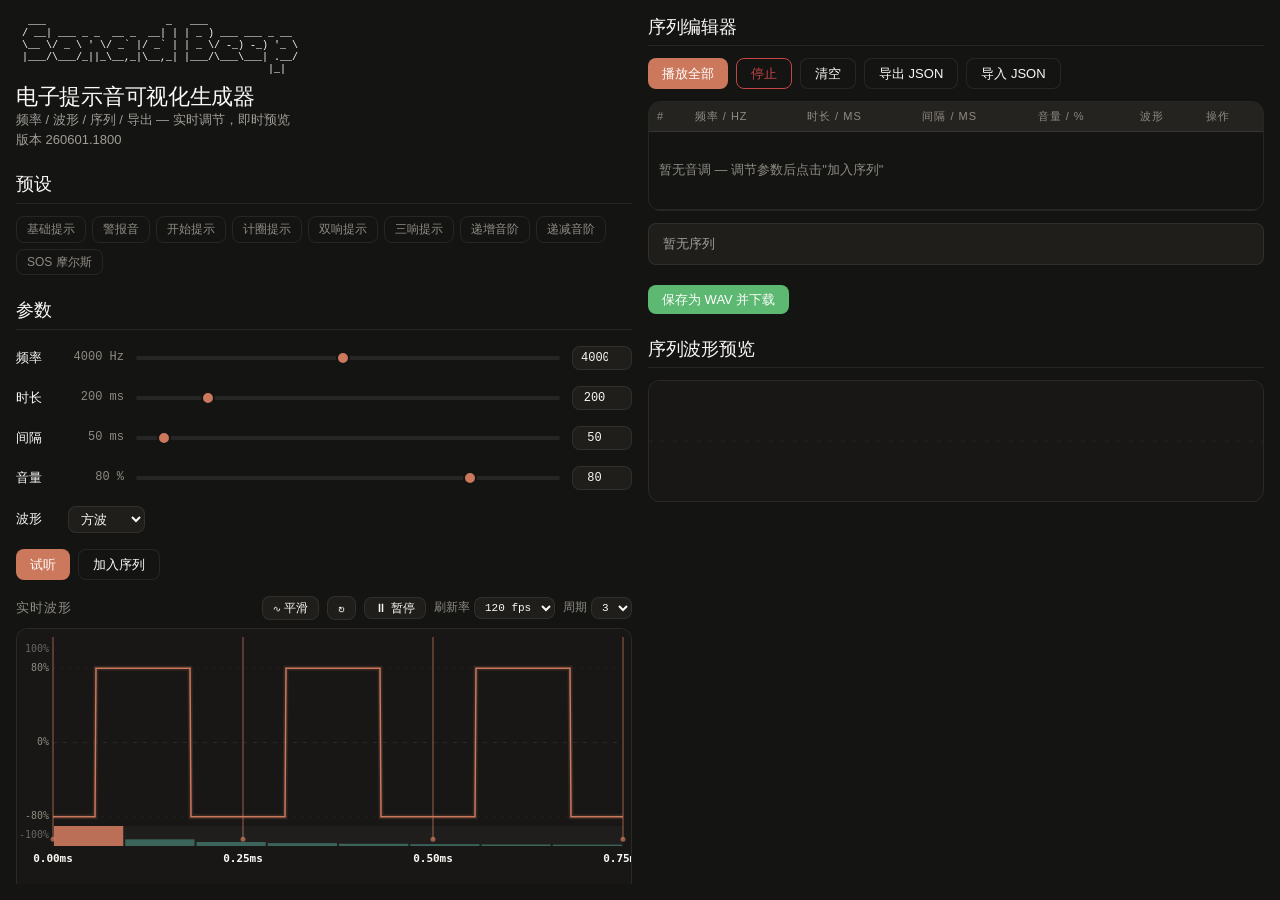
==== commit 04ff96c0: "chore: update solo file to latest version - Merge latest index.html, style.css, and app.js - Include" ====
--- a/solofiles/index_beep_solo_file.html
+++ b/solofiles/index_beep_solo_file.html
@@ -36,25 +36,19 @@
   --accent-amber: #e8a55a;
 
   --on-primary: #ffffff;
-  --on-dark: #faf9f5;
-  --on-dark-soft: #a09d96;
 
   --success: #5db872;
-  --warning: #d4a017;
   --error: #c64545;
 
-  --radius-xs: 4px;
   --radius-sm: 6px;
   --radius-md: 8px;
   --radius-lg: 12px;
-  --radius-xl: 16px;
   --radius-pill: 9999px;
 
   --spacing-xs: 8px;
   --spacing-sm: 12px;
   --spacing-md: 16px;
   --spacing-lg: 24px;
-  --spacing-xl: 32px;
 
   --font-display: "Cormorant Garamond", "Tiempos Headline", "Georgia", "Times New Roman", serif;
   --font-body: "Inter", -apple-system, BlinkMacSystemFont, "Segoe UI", Roboto, sans-serif;
@@ -493,11 +487,6 @@
   background: var(--surface-soft);
   border: 1px solid var(--hairline);
   border-radius: var(--radius-md);
-}
-
-.seq-footer span {
-  color: var(--accent-amber);
-  font-weight: 500;
 }
 
 .live-wave-section {
@@ -913,7 +902,7 @@
 <body>
   <main class="app-layout">
 
-    <div class="panel panel-left" id="panelLeft">
+    <div class="panel panel-left">
 
       <header class="panel-header">
         <pre class="ascii-logo">
@@ -925,7 +914,7 @@
 </pre>
         <p class="subtitle">电子提示音可视化生成器</p>
         <p class="subtitle-desc">频率 / 波形 / 序列 / 导出 — 实时调节，即时预览</p>
-        <p class="subtitle-desc">版本 260601.1758</p>
+        <p class="subtitle-desc">版本 260601.1800</p>
       </header>
 
       <div class="panel-section presets-section">
@@ -1027,12 +1016,11 @@
                   <option value="2">2</option>
                   <option value="3" selected>3</option>
                   <option value="5">5</option>
-                  <option value="10">10</option>
                 </select>
               </label>
             </div>
           </div>
-          <div class="live-wave-container" id="liveWaveContainer">
+          <div class="live-wave-container">
             <canvas id="liveWaveCanvas"></canvas>
             <div class="live-wave-overlay" id="liveWaveOverlay">
               <span class="live-wave-state" id="liveWaveState">初始化中...</span>
@@ -1054,7 +1042,7 @@
       </div>
     </div>
 
-    <div class="panel panel-right" id="panelRight">
+    <div class="panel panel-right">
 
       <div class="panel-section sequence-section">
         <h2>序列编辑器</h2>
@@ -1096,7 +1084,7 @@
       <div class="panel-section waveform-section">
         <h2>序列波形预览</h2>
         <hr>
-        <div class="waveform-container" id="seqWaveformContainer">
+        <div class="waveform-container">
           <canvas id="waveformCanvas"></canvas>
           <div class="progress-bar" id="waveformProgress"></div>
         </div>
@@ -1124,9 +1112,6 @@
 
   var liveAnimId = null;
   var livePhase = 0;
-  var liveFpsCounter = 0;
-  var liveFpsDisplay = 0;
-  var liveFpsTimer = 0;
   var livePaused = false;
   var liveTargetFps = 120;
   var liveFrameInterval = 1000 / 120;
@@ -1136,13 +1121,18 @@
   var liveEcgBuffer = null;
   var liveEcgBufferSize = 0;
   var liveEcgPhase = 0;
-  var liveEcgSubPixel = 0;
   var liveEcgWritePos = 0;
-  var liveEcgUpdateTimer = 0;
-  var liveEcgUpdateInterval = 1000 / 30;
   var liveEcgGapPixels = 0;
   var liveEcgJitterOffset = 0;
-  var liveEcgJitterTimer = 0;
+  var liveEcgRemainder = 0;
+  var dataUpdateTimer = 0;
+  var dataUpdateCount = 0;
+  var dataUpdateFps = 0;
+  var dataUpdateFpsTimer = 0;
+  var pausedPanOffset = 0;
+  var isPanning = false;
+  var panStartX = 0;
+  var panStartOffset = 0;
 
   var PRESETS = [
     { name: "garmin_beep", label: "基础提示", pattern: [{ freq: 800, duration: 80, gap: 30 }, { freq: 4200, duration: 150, gap: 0 }] },
@@ -1359,17 +1349,6 @@
     }
   }
 
-  function sampleCycle(t, periodMs, durationMs, freq, wave) {
-    if (t >= durationMs) return 0;
-    var env = 1;
-    if (t < ATTACK_MS) {
-      env = t / ATTACK_MS;
-    } else if (t > durationMs - RELEASE_MS) {
-      env = (durationMs - t) / RELEASE_MS;
-    }
-    var phase = (freq * t) / 1000;
-    return sampleWave(wave, phase) * env;
-  }
 
   function generateSamples(freq, durationMs, wave, volume) {
     var totalSamples = Math.ceil(durationMs / 1000 * SAMPLE_RATE);
@@ -1751,42 +1730,37 @@
 
   function startLiveWaveform() {
     if (liveAnimId) return;
-    liveFpsTimer = performance.now();
-    liveFpsCounter = 0;
-    liveFpsDisplay = liveTargetFps;
+    dataUpdateFpsTimer = performance.now();
+    dataUpdateCount = 0;
+    dataUpdateFps = liveTargetFps;
     liveLastFrameTime = performance.now();
+    dataUpdateTimer = performance.now();
     animateLiveWaveform();
   }
 
   function animateLiveWaveform() {
-    if (livePaused) {
-      liveAnimId = requestAnimationFrame(animateLiveWaveform);
-      return;
-    }
-
     try {
       var now = performance.now();
       var elapsed = now - liveLastFrameTime;
-
-      if (elapsed < liveFrameInterval && !liveSmooth) {
-        liveAnimId = requestAnimationFrame(animateLiveWaveform);
-        return;
-      }
-
-      if (!liveSmooth) {
-        liveLastFrameTime = now - (elapsed % liveFrameInterval);
+      liveLastFrameTime = now;
+
+      if (!livePaused) {
+        var shouldUpdateData = (now - dataUpdateTimer) >= liveFrameInterval;
+        if (shouldUpdateData) {
+          dataUpdateTimer = now;
+          dataUpdateCount++;
+        }
+
+        if (now - dataUpdateFpsTimer >= 1000) {
+          dataUpdateFps = dataUpdateCount;
+          dataUpdateCount = 0;
+          dataUpdateFpsTimer = now;
+        }
+
+        drawLiveFrame(shouldUpdateData, elapsed);
       } else {
-        liveLastFrameTime = now;
-      }
-
-      liveFpsCounter++;
-      if (now - liveFpsTimer >= 1000) {
-        liveFpsDisplay = liveFpsCounter;
-        liveFpsCounter = 0;
-        liveFpsTimer = now;
-      }
-
-      drawLiveFrame(elapsed);
+        drawLiveFrame(false, 0);
+      }
     } catch (e) {
       setLiveError("波形渲染错误");
       stopLiveWaveform();
@@ -1796,7 +1770,7 @@
     liveAnimId = requestAnimationFrame(animateLiveWaveform);
   }
 
-  function drawLiveFrame(dt) {
+  function drawLiveFrame(shouldUpdateData, dt) {
     var canvas = liveWaveCanvas;
     if (!canvas) return;
     var ctx = canvas.getContext("2d");
@@ -1835,7 +1809,7 @@
       highlight: "#faf9f5"
     };
 
-    var margin = { top: 8, right: 8, bottom: 56, left: 36 };
+    var margin = { top: 8, right: 8, bottom: 88, left: 36 };
     var plotW = w - margin.left - margin.right;
     var plotH = h - margin.top - margin.bottom;
     var midY = margin.top + plotH / 2;
@@ -1856,8 +1830,9 @@
     ctx.lineWidth = 0.5;
     ctx.setLineDash([2, 6]);
     var baseAmpRange = plotH * 0.44;
-    var minWaveRatio = 0.075;
-    var ampRange = baseAmpRange / Math.max(volume, minWaveRatio);
+    var minDisplayRatio = 0.25;
+    var displayVolume = Math.max(volume, minDisplayRatio);
+    var ampRange = baseAmpRange * displayVolume;
     ctx.beginPath();
     ctx.moveTo(margin.left, midY - baseAmpRange);
     ctx.lineTo(w - margin.right, midY - baseAmpRange);
@@ -1870,21 +1845,19 @@
 
     var volPctForScale = Math.round(volume * 100);
 
-    ctx.strokeStyle = "rgba(250, 249, 245, 0.06)";
+    ctx.strokeStyle = "rgba(250, 249, 245, 0.08)";
     ctx.lineWidth = 0.5;
     ctx.setLineDash([3, 5]);
-    if (volume < 1) {
-      var refAmpPx = baseAmpRange * volume;
-      if (refAmpPx > 8) {
-        ctx.beginPath();
-        ctx.moveTo(margin.left, midY - refAmpPx);
-        ctx.lineTo(w - margin.right, midY - refAmpPx);
-        ctx.stroke();
-        ctx.beginPath();
-        ctx.moveTo(margin.left, midY + refAmpPx);
-        ctx.lineTo(w - margin.right, midY + refAmpPx);
-        ctx.stroke();
-      }
+    var actualAmpPx = baseAmpRange * volume;
+    if (actualAmpPx > 6) {
+      ctx.beginPath();
+      ctx.moveTo(margin.left, midY - actualAmpPx);
+      ctx.lineTo(w - margin.right, midY - actualAmpPx);
+      ctx.stroke();
+      ctx.beginPath();
+      ctx.moveTo(margin.left, midY + actualAmpPx);
+      ctx.lineTo(w - margin.right, midY + actualAmpPx);
+      ctx.stroke();
     }
     ctx.setLineDash([]);
 
@@ -1893,29 +1866,13 @@
     ctx.textAlign = "right";
     ctx.textBaseline = "middle";
 
-    var curAmpPx = ampRange * volume;
-    var refAmpPx = baseAmpRange;
-    var labelOffset = 14;
-
-    if (volume < 1 && Math.abs(curAmpPx - refAmpPx) < labelOffset) {
-      ctx.fillText(volPctForScale + "%", margin.left - 4, midY - curAmpPx - labelOffset);
-      ctx.fillText("-" + volPctForScale + "%", margin.left - 4, midY + curAmpPx + labelOffset);
-    } else {
-      ctx.fillText(volPctForScale + "%", margin.left - 4, midY - curAmpPx);
-      ctx.fillText("-" + volPctForScale + "%", margin.left - 4, midY + curAmpPx);
-    }
+    ctx.fillText(volPctForScale + "%", margin.left - 4, midY - ampRange);
+    ctx.fillText("-" + volPctForScale + "%", margin.left - 4, midY + ampRange);
     ctx.fillText("0%", margin.left - 4, midY);
 
-    if (volume < 1) {
-      ctx.fillStyle = "rgba(250, 249, 245, 0.35)";
-      if (Math.abs(curAmpPx - refAmpPx) < labelOffset) {
-        ctx.fillText("100%", margin.left - 4, midY - baseAmpRange + labelOffset);
-        ctx.fillText("-100%", margin.left - 4, midY + baseAmpRange - labelOffset);
-      } else {
-        ctx.fillText("100%", margin.left - 4, midY - baseAmpRange);
-        ctx.fillText("-100%", margin.left - 4, midY + baseAmpRange);
-      }
-    }
+    ctx.fillStyle = "rgba(250, 249, 245, 0.35)";
+    ctx.fillText("100%", margin.left - 4, midY - baseAmpRange);
+    ctx.fillText("-100%", margin.left - 4, midY + baseAmpRange);
 
     ctx.textAlign = "left";
 
@@ -1924,9 +1881,6 @@
     ctx.rect(margin.left, margin.top, plotW, plotH);
     ctx.clip();
 
-    var duration = getDuration();
-    var gap = getGap();
-    var periodMs = duration + gap;
     var cyclesToShow = parseInt(liveCyclesSelect.value) || 3;
 
     var wavePeriodMs = 1000 / freq;
@@ -1941,24 +1895,19 @@
           liveEcgBuffer[clearIdx] = 0;
         }
         liveEcgPhase = 0;
-        liveEcgSubPixel = 0;
         liveEcgWritePos = 0;
-        liveEcgUpdateTimer = performance.now();
+        liveEcgRemainder = 0;
         liveEcgGapPixels = Math.max(12, Math.round(plotW * 0.08));
         liveEcgJitterOffset = 0;
       }
 
-      var now = performance.now();
-      var shouldUpdate = (now - liveEcgUpdateTimer) >= liveEcgUpdateInterval;
-
       var drawSpeed = plotW * 0.5;
-      liveEcgSubPixel += drawSpeed * (dt / 1000);
-      var advancePixels = Math.floor(liveEcgSubPixel);
-      liveEcgSubPixel -= advancePixels;
+      liveEcgRemainder += drawSpeed * (dt / 1000);
+      var advancePixels = Math.floor(liveEcgRemainder);
+      liveEcgRemainder -= advancePixels;
       if (advancePixels > liveEcgBufferSize) advancePixels = liveEcgBufferSize;
 
-      if (shouldUpdate) {
-        liveEcgUpdateTimer = now;
+      if (shouldUpdateData) {
         var jitterRange = Math.max(8, Math.round(plotW * 0.06));
         liveEcgJitterOffset = Math.floor(Math.random() * jitterRange);
       }
@@ -1973,14 +1922,15 @@
       for (var i = 0; i < advancePixels; i++) {
         liveEcgPhase += msPerPixel;
         var phase = (freq * liveEcgPhase) / 1000;
-        liveEcgBuffer[liveEcgWritePos] = sampleWave(waveType, phase) * volume;
+        liveEcgBuffer[liveEcgWritePos] = sampleWave(waveType, phase) * displayVolume;
         liveEcgWritePos++;
         if (liveEcgWritePos >= liveEcgBufferSize) liveEcgWritePos = 0;
       }
 
-      var cursorOffset = liveEcgSubPixel;
+      var cursorOffset = liveEcgRemainder;
+      var panX = livePaused ? pausedPanOffset : 0;
       var cursorPos = (liveEcgWritePos - 1 + liveEcgBufferSize) % liveEcgBufferSize;
-      var cursorX = margin.left + liveEcgWritePos - cursorOffset;
+      var cursorX = margin.left + liveEcgWritePos - cursorOffset + panX;
       var cursorY = midY - liveEcgBuffer[cursorPos] * ampRange;
 
       ctx.strokeStyle = colors.waveGlow;
@@ -1988,7 +1938,7 @@
       ctx.beginPath();
       var first = true;
       for (var xi = 0; xi < liveEcgBufferSize; xi++) {
-        var x = margin.left + xi - cursorOffset;
+        var x = margin.left + xi - cursorOffset + panX;
         if (x < margin.left) continue;
         if (x > margin.left + plotW) break;
         var val = liveEcgBuffer[xi];
@@ -2009,7 +1959,7 @@
       ctx.beginPath();
       first = true;
       for (var xi2 = 0; xi2 < liveEcgBufferSize; xi2++) {
-        var x = margin.left + xi2 - cursorOffset;
+        var x = margin.left + xi2 - cursorOffset + panX;
         if (x < margin.left) continue;
         if (x > margin.left + plotW) break;
         var val = liveEcgBuffer[xi2];
@@ -2034,17 +1984,20 @@
       ctx.fillStyle = "rgba(204, 120, 92, 0.25)";
       ctx.fill();
     } else {
-      livePhase += plotW * msPerPixel * 0.5 * (dt / 1000);
-
+      if (shouldUpdateData && !livePaused) {
+        livePhase += plotW * msPerPixel * 0.5 * (liveFrameInterval / 1000);
+      }
+
+      var panX = livePaused ? pausedPanOffset : 0;
       var glowMargin = 4;
       ctx.strokeStyle = colors.waveGlow;
       ctx.lineWidth = 5;
       ctx.beginPath();
       for (var x = -glowMargin; x < w + glowMargin; x += 1) {
-        var t = livePhase + (x - margin.left) * msPerPixel;
+        var t = livePhase + (x - margin.left - panX) * msPerPixel;
         var phase = (freq * t) / 1000;
         var valGlow = sampleWave(waveType, phase);
-        var yGlow = midY - valGlow * ampRange * volume;
+        var yGlow = midY - valGlow * ampRange;
         if (x === -glowMargin) ctx.moveTo(x, yGlow);
         else ctx.lineTo(x, yGlow);
       }
@@ -2054,10 +2007,10 @@
       ctx.lineWidth = 1.5;
       ctx.beginPath();
       for (var x = 0; x < w; x += 1) {
-        var t = livePhase + (x - margin.left) * msPerPixel;
+        var t = livePhase + (x - margin.left - panX) * msPerPixel;
         var phase = (freq * t) / 1000;
         var val = sampleWave(waveType, phase);
-        var y = midY - val * ampRange * volume;
+        var y = midY - val * ampRange;
         if (x === 0) ctx.moveTo(x, y);
         else ctx.lineTo(x, y);
       }
@@ -2067,7 +2020,7 @@
     ctx.restore();
 
     ctx.fillStyle = colors.text;
-    ctx.font = "9px 'JetBrains Mono', monospace";
+    ctx.font = "11px 'JetBrains Mono', monospace";
     ctx.textAlign = "center";
     ctx.textBaseline = "top";
 
@@ -2090,14 +2043,37 @@
       if (tMs > totalMs) tMs = totalMs;
       var tx = margin.left + (tMs / totalMs) * plotW;
       var label = tMs < 1 ? tMs.toFixed(2) + "ms" : tMs < 10 ? tMs.toFixed(1) + "ms" : Math.round(tMs) + "ms";
-      ctx.fillText(label, tx, midY + baseAmpRange + 4);
-
-      ctx.strokeStyle = "rgba(250, 249, 245, 0.08)";
-      ctx.lineWidth = 0.5;
+
+      var isPeriodBoundary = false;
+      if (!liveSmooth) {
+        var periodCount = tMs / wavePeriodMs;
+        isPeriodBoundary = Math.abs(periodCount - Math.round(periodCount)) < 0.01;
+      }
+
+      if (isPeriodBoundary) {
+        ctx.strokeStyle = "rgba(204, 120, 92, 0.5)";
+        ctx.lineWidth = 1.5;
+      } else {
+        ctx.strokeStyle = "rgba(250, 249, 245, 0.35)";
+        ctx.lineWidth = 1;
+      }
       ctx.beginPath();
       ctx.moveTo(tx, margin.top);
-      ctx.lineTo(tx, midY + baseAmpRange);
+      ctx.lineTo(tx, midY + baseAmpRange + 4);
       ctx.stroke();
+
+      if (isPeriodBoundary) {
+        ctx.fillStyle = "rgba(204, 120, 92, 0.7)";
+      } else {
+        ctx.fillStyle = "rgba(250, 249, 245, 0.5)";
+      }
+      ctx.beginPath();
+      ctx.arc(tx, midY + baseAmpRange + 4, isPeriodBoundary ? 2.5 : 2, 0, Math.PI * 2);
+      ctx.fill();
+
+      ctx.fillStyle = colors.highlight;
+      ctx.font = "bold 11px 'JetBrains Mono', monospace";
+      ctx.fillText(label, tx, midY + baseAmpRange + 18);
     }
 
     ctx.textAlign = "left";
@@ -2111,7 +2087,7 @@
     if (lwpVol) lwpVol.textContent = volPct + "%";
     if (lwpDur) lwpDur.textContent = getDuration() + " ms";
     if (lwpGap) lwpGap.textContent = getGap() + " ms";
-    if (lwpFps) lwpFps.textContent = liveFpsDisplay;
+    if (lwpFps) lwpFps.textContent = dataUpdateFps;
   }
 
   function drawSpectrumBars(ctx, freq, waveType, volume, margin, w, h, midY, colors) {
@@ -2336,8 +2312,8 @@
     el.addEventListener("change", function () {
       liveEcgBuffer = null;
       liveEcgPhase = 0;
-      liveEcgSubPixel = 0;
       liveEcgWritePos = 0;
+      liveEcgRemainder = 0;
       liveEcgJitterOffset = 0;
       livePhase = 0;
       drawLocalWaveform();
@@ -2345,8 +2321,8 @@
     el.addEventListener("input", function () {
       liveEcgBuffer = null;
       liveEcgPhase = 0;
-      liveEcgSubPixel = 0;
       liveEcgWritePos = 0;
+      liveEcgRemainder = 0;
       liveEcgJitterOffset = 0;
       livePhase = 0;
       drawLocalWaveform();
@@ -2368,16 +2344,16 @@
       smoothLabel.textContent = "平滑开";
       liveEcgBuffer = null;
       liveEcgPhase = 0;
-      liveEcgSubPixel = 0;
       liveEcgWritePos = 0;
+      liveEcgRemainder = 0;
       liveEcgJitterOffset = 0;
     } else {
       btnLiveSmooth.classList.remove("smooth-active");
       smoothLabel.textContent = "平滑";
       liveEcgBuffer = null;
       liveEcgPhase = 0;
-      liveEcgSubPixel = 0;
       liveEcgWritePos = 0;
+      liveEcgRemainder = 0;
       liveEcgJitterOffset = 0;
     }
   });
@@ -2386,10 +2362,10 @@
     try {
       liveEcgBuffer = null;
       liveEcgPhase = 0;
-      liveEcgSubPixel = 0;
       liveEcgWritePos = 0;
+      liveEcgRemainder = 0;
       liveEcgJitterOffset = 0;
-      drawLiveFrame(liveFrameInterval);
+      drawLiveFrame(true, liveFrameInterval);
     } catch (e) {
       setLiveError("手动刷新失败");
     }
@@ -2402,26 +2378,66 @@
       pauseIcon.textContent = "▶";
       pauseLabel.textContent = "继续";
       btnLivePause.classList.add("paused");
+      liveWaveCanvas.style.cursor = "grab";
     } else {
       livePhase = livePausedPhase;
       pauseIcon.textContent = "⏸";
       pauseLabel.textContent = "暂停";
       btnLivePause.classList.remove("paused");
       liveLastFrameTime = performance.now();
-    }
+      pausedPanOffset = 0;
+      liveWaveCanvas.style.cursor = "default";
+    }
+  });
+
+  liveWaveCanvas.addEventListener("mousedown", function (e) {
+    if (!livePaused) return;
+    isPanning = true;
+    panStartX = e.clientX;
+    panStartOffset = pausedPanOffset;
+    liveWaveCanvas.style.cursor = "grabbing";
+  });
+
+  window.addEventListener("mousemove", function (e) {
+    if (!isPanning) return;
+    var dx = e.clientX - panStartX;
+    pausedPanOffset = panStartOffset + dx;
+  });
+
+  window.addEventListener("mouseup", function () {
+    if (isPanning) {
+      isPanning = false;
+      liveWaveCanvas.style.cursor = "grab";
+    }
+  });
+
+  liveWaveCanvas.addEventListener("touchstart", function (e) {
+    if (!livePaused) return;
+    isPanning = true;
+    panStartX = e.touches[0].clientX;
+    panStartOffset = pausedPanOffset;
+  }, { passive: true });
+
+  window.addEventListener("touchmove", function (e) {
+    if (!isPanning) return;
+    var dx = e.touches[0].clientX - panStartX;
+    pausedPanOffset = panStartOffset + dx;
+  }, { passive: true });
+
+  window.addEventListener("touchend", function () {
+    isPanning = false;
   });
 
   liveFpsSelect.addEventListener("change", function () {
     liveTargetFps = parseFloat(liveFpsSelect.value) || 30;
     liveFrameInterval = 1000 / liveTargetFps;
-    liveEcgUpdateInterval = liveFrameInterval;
   });
 
   liveCyclesSelect.addEventListener("change", function () {
     liveEcgBuffer = null;
     liveEcgPhase = 0;
-    liveEcgSubPixel = 0;
     liveEcgWritePos = 0;
+    liveEcgRemainder = 0;
     liveEcgJitterOffset = 0;
     livePhase = 0;
   });
